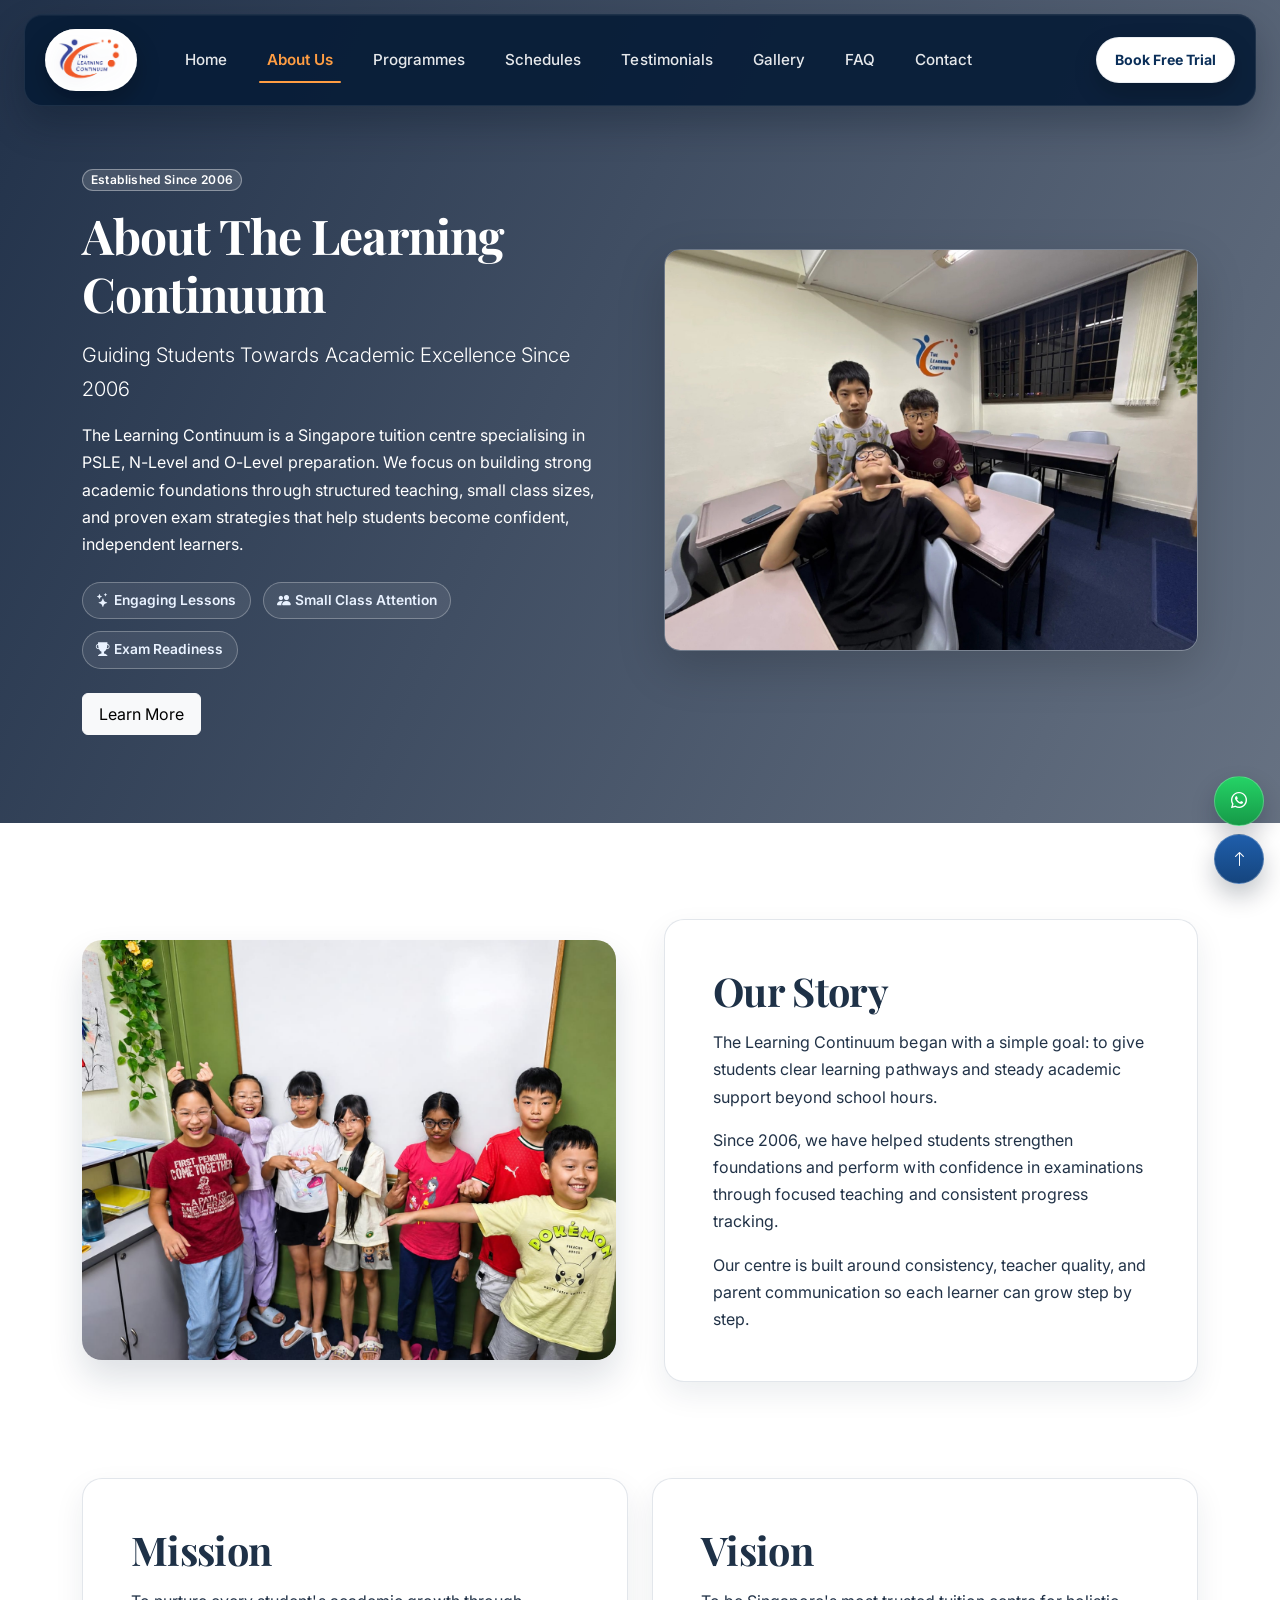
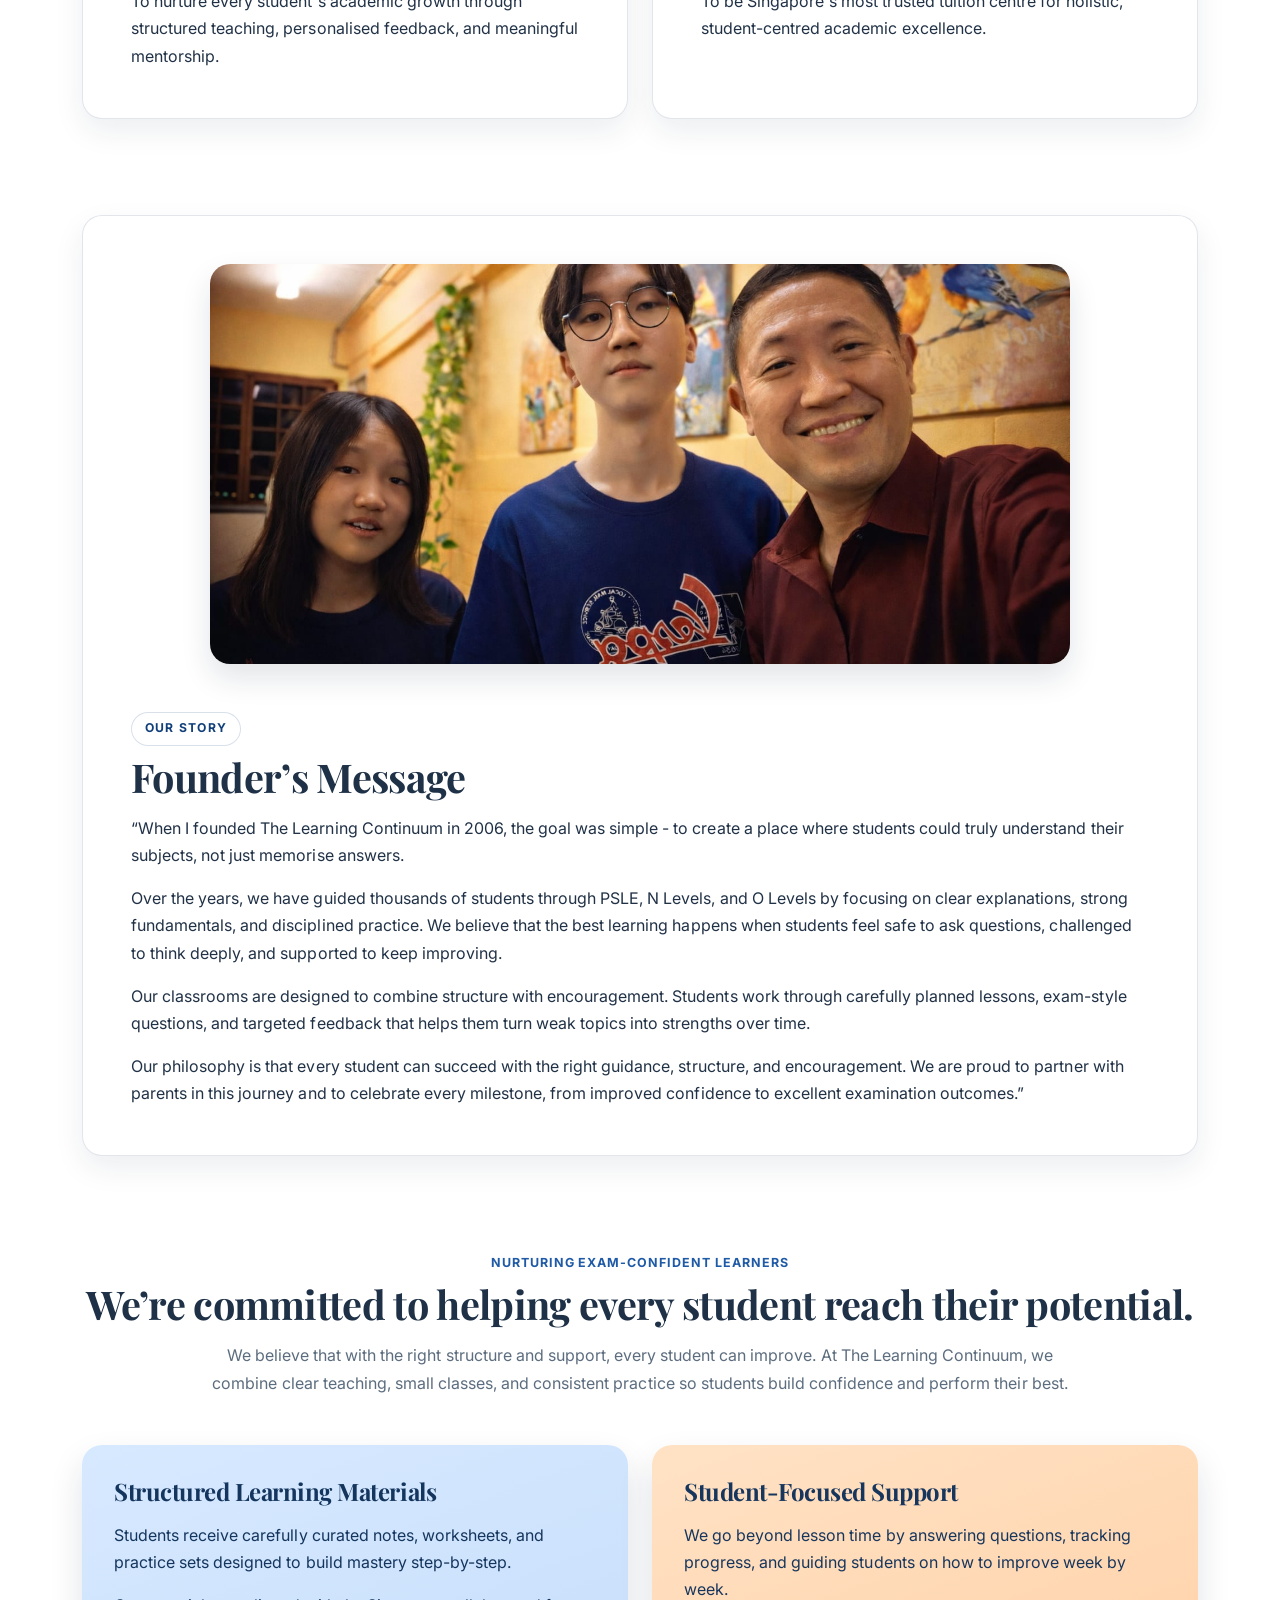
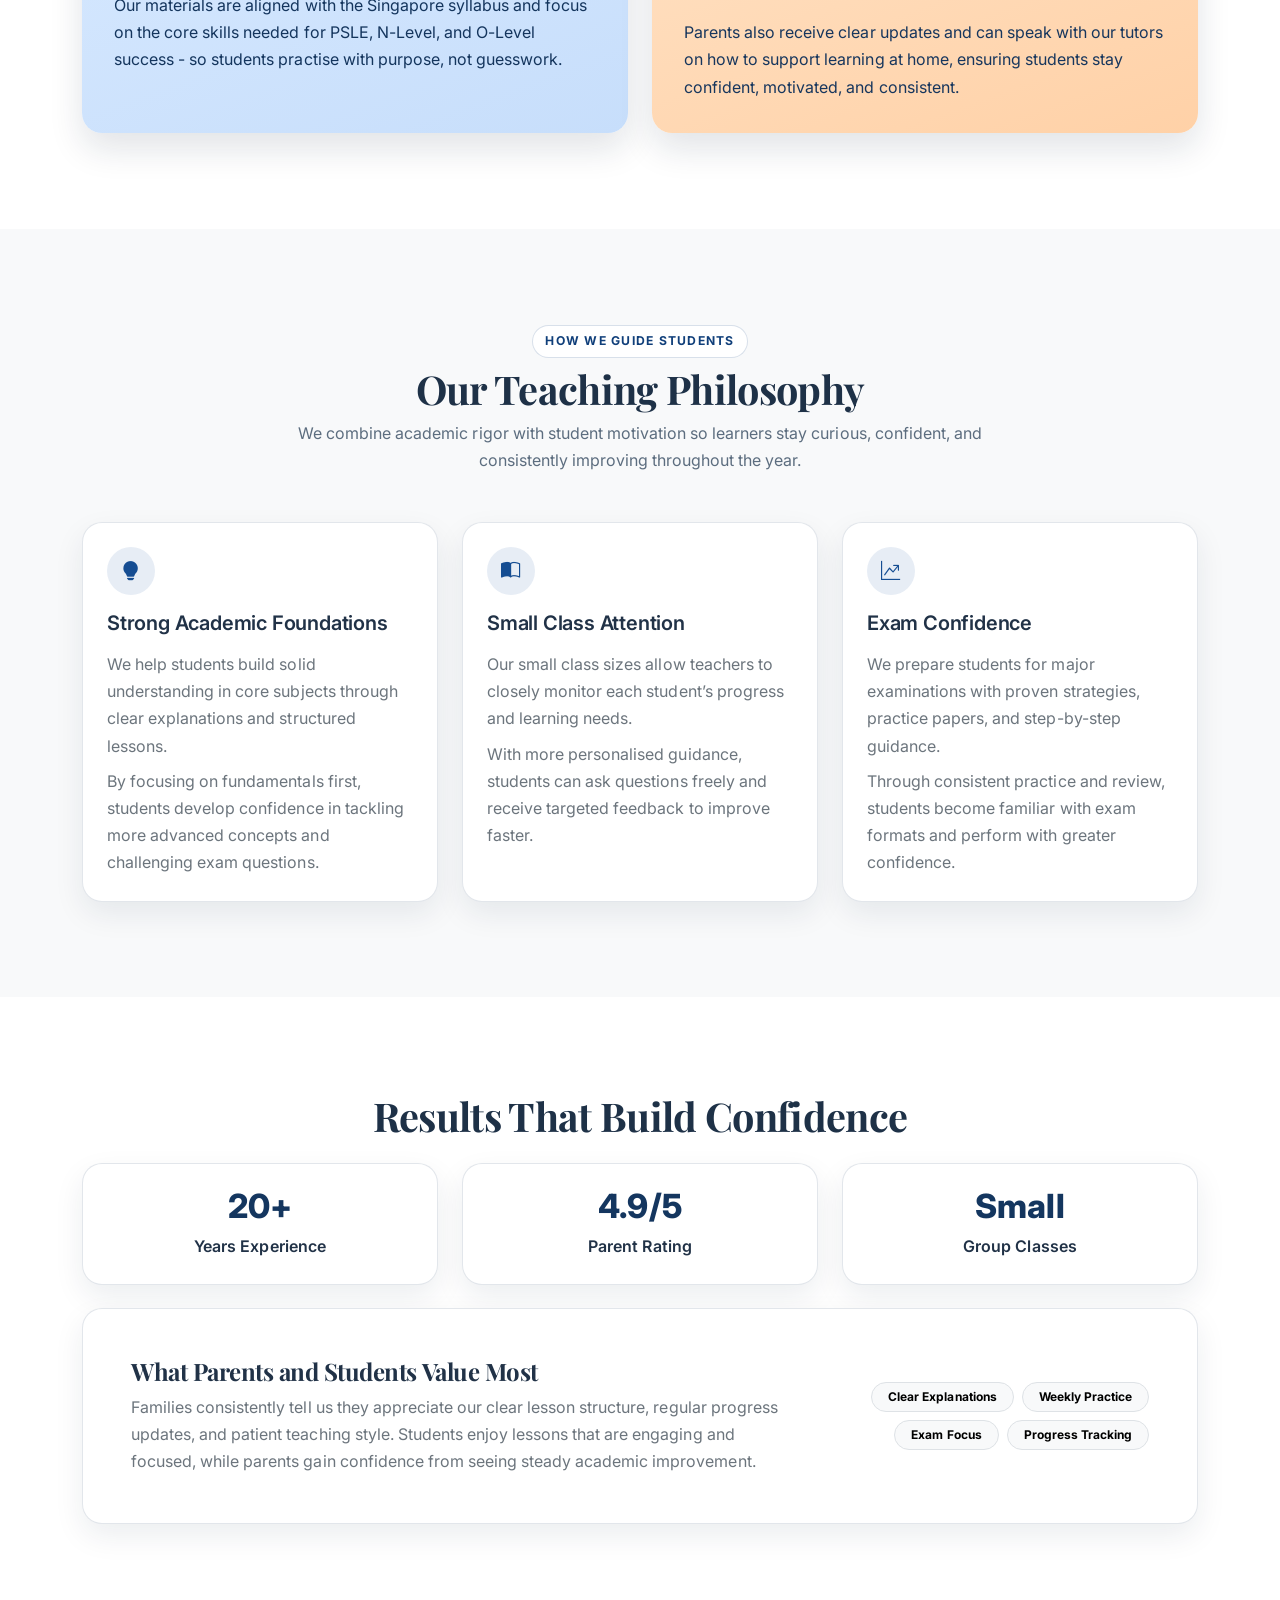
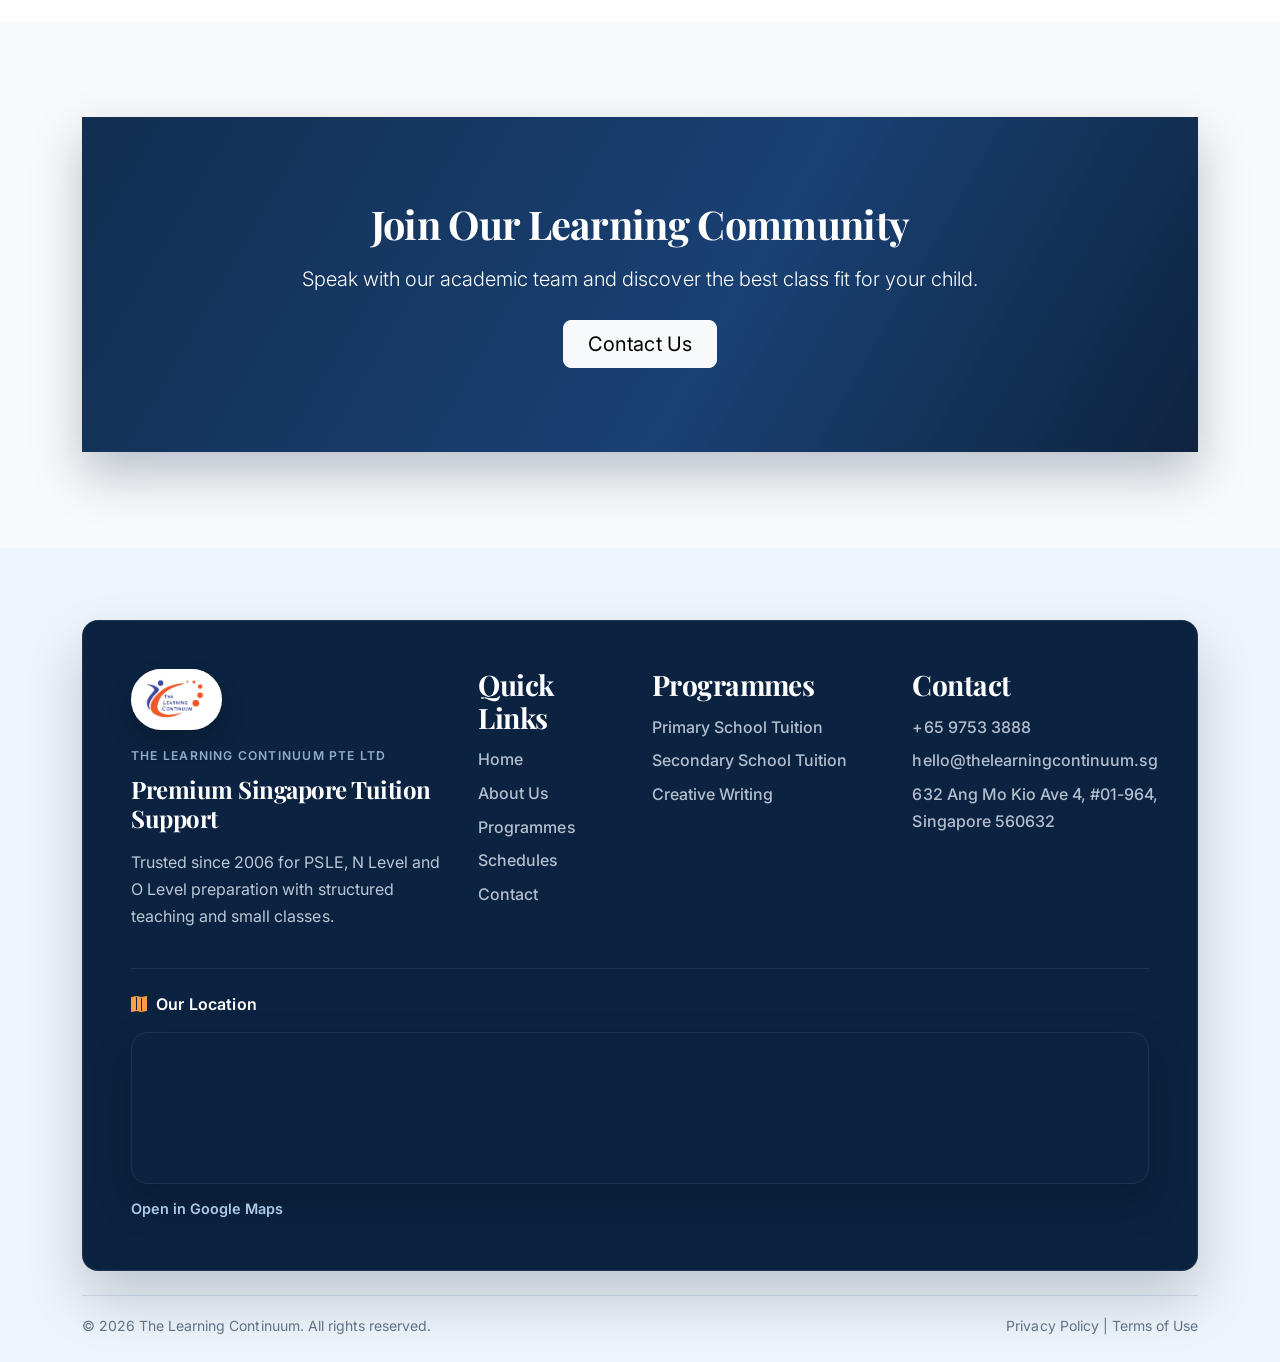
==== about.html @ c8f99f5a "Implement client feedback across website" ====
<!doctype html>
<html lang="en">
  <head>
    <meta charset="utf-8" />
    <meta name="viewport" content="width=device-width, initial-scale=1" />
    <meta
      name="description"
      content="About The Learning Continuum - A trusted Singapore tuition centre guiding students towards academic excellence since 2006."
    />
    <title>About Us | The Learning Continuum</title>

    <link rel="preconnect" href="https://fonts.googleapis.com" />
    <link rel="preconnect" href="https://fonts.gstatic.com" crossorigin />
    <link
      href="https://fonts.googleapis.com/css2?family=Inter:wght@400;500;600;700;800&family=Playfair+Display:wght@600;700&display=swap"
      rel="stylesheet"
    />
    <link
      href="https://cdn.jsdelivr.net/npm/bootstrap@5.3.3/dist/css/bootstrap.min.css"
      rel="stylesheet"
      integrity="sha384-QWTKZyjpPEjISv5WaRU9OFeRpok6YctnYmDr5pNlyT2bRjXh0JMhjY6hW+ALEwIH"
      crossorigin="anonymous"
    />
    <link
      rel="stylesheet"
      href="https://cdn.jsdelivr.net/npm/bootstrap-icons@1.11.3/font/bootstrap-icons.min.css"
    />
    <link rel="stylesheet" href="assets/css/styles.css" />
    <link rel="stylesheet" href="assets/css/home.css" />

    <style>
      html {
        scroll-behavior: smooth;
      }

      .about-hero {
        position: relative;
        padding-top: calc(var(--tlc-nav-height) + 2.8rem);
        padding-bottom: 5.5rem;
        overflow: hidden;
      }

      .about-hero::before {
        content: "";
        position: absolute;
        inset: 0;
        background:
          linear-gradient(115deg, rgba(9, 27, 54, 0.9), rgba(9, 27, 54, 0.62)),
          url("https://cashmoneysid.sirv.com/Images/the-learning-continuum/img01.jpg")
            center/cover no-repeat;
        z-index: 0;
      }

      .about-hero .container {
        position: relative;
        z-index: 1;
      }

      .about-hero .hero-badge {
        color: #ffffff;
        background: rgba(255, 255, 255, 0.14);
        border-color: rgba(255, 255, 255, 0.36);
      }

      .about-hero-image {
        width: 100%;
        min-height: 360px;
        border-radius: 1.25rem;
        border: 1px solid rgba(255, 255, 255, 0.22);
        box-shadow: 0 22px 46px rgba(7, 17, 38, 0.38);
        object-fit: cover;
      }

      .hero-tagline {
        max-width: 55ch;
      }

      .hero-fun-points {
        display: flex;
        flex-wrap: wrap;
        gap: 0.75rem;
      }

      .hero-fun-pill {
        padding: 0.38rem 0.82rem;
        border: 1px solid rgba(255, 255, 255, 0.28);
        border-radius: 999px;
        background: rgba(255, 255, 255, 0.08);
        color: #e9f2ff;
        font-size: 0.86rem;
        font-weight: 600;
      }

      .about-section-card,
      .about-story-card,
      .pillar-card,
      .team-card,
      .stat-card,
      .student-journey-card {
        border-radius: 1.25rem;
        border: 1px solid rgba(20, 53, 95, 0.12);
        box-shadow: 0 12px 30px rgba(15, 33, 61, 0.08);
        background: #fff;
        transition:
          transform 0.3s ease,
          box-shadow 0.3s ease,
          border-color 0.3s ease;
        will-change: transform;
      }

      .about-story-image {
        width: 100%;
        min-height: 420px;
        border-radius: 1.25rem;
        object-fit: cover;
        box-shadow: 0 18px 35px rgba(15, 33, 61, 0.14);
      }

      .pillar-card:hover,
      .pillar-card:focus-within,
      .pillar-card:focus-visible {
        transform: translateY(-8px) scale(1.012);
        border-color: rgba(21, 86, 164, 0.24);
        box-shadow:
          inset 0 4px 0 rgba(32, 94, 177, 0.92),
          0 24px 42px rgba(11, 47, 89, 0.16);
      }

      .mv-card:hover,
      .mv-card:focus-within,
      .mv-card:focus-visible {
        transform: translateY(-6px);
        border-color: rgba(21, 86, 164, 0.24);
        box-shadow:
          inset 0 4px 0 rgba(32, 94, 177, 0.85),
          0 22px 38px rgba(11, 47, 89, 0.15);
      }

      .founder-portrait {
        width: 100%;
        min-height: 440px;
        border-radius: 1.25rem;
        object-fit: cover;
        box-shadow: 0 18px 35px rgba(15, 33, 61, 0.14);
      }

      .founder-landscape {
        display: block;
        width: 100%;
        max-width: 860px;
        height: clamp(260px, 32vw, 400px);
        margin-left: auto;
        margin-right: auto;
        margin-bottom: clamp(2rem, 4vw, 3rem);
        border-radius: 1.25rem;
        object-fit: cover;
        object-position: center;
        box-shadow: 0 14px 30px rgba(15, 33, 61, 0.12);
      }

      .pillar-icon {
        width: 3rem;
        height: 3rem;
        border-radius: 50%;
        display: inline-flex;
        align-items: center;
        justify-content: center;
        font-size: 1.2rem;
        background: rgba(21, 83, 158, 0.1);
        color: #154d92;
      }

      .stat-value {
        font-size: clamp(1.65rem, 2.6vw, 2.3rem);
        font-weight: 800;
        line-height: 1.1;
        color: #14365f;
      }

      .team-highlight {
        border-left: 4px solid #2f74c7;
        background: #f5f9ff;
        color: #314862;
      }

      .community-card {
        position: relative;
        overflow: hidden;
        border-radius: 0;
        background:
          linear-gradient(120deg, rgba(8, 37, 74, 0.96) 0%, rgba(16, 57, 110, 0.96) 58%, rgba(9, 31, 59, 0.98) 100%),
          radial-gradient(70% 100% at 0% 100%, rgba(255, 255, 255, 0.12), rgba(255, 255, 255, 0));
        color: #fff;
        box-shadow: 0 22px 46px rgba(12, 34, 66, 0.26);
        padding: clamp(3.25rem, 7vw, 5.25rem) clamp(1.25rem, 4vw, 3rem);
        text-align: center;
      }

      .community-card h2,
      .community-card p {
        color: #fff;
      }

      .community-card h2 {
        font-size: clamp(2rem, 4vw, 3.25rem);
        max-width: 780px;
        margin-left: auto;
        margin-right: auto;
      }

      .community-card p {
        max-width: 720px;
        margin-left: auto;
        margin-right: auto;
      }

      .nurture-section-label {
        letter-spacing: 0.08em;
        font-size: 0.78rem;
        font-weight: 700;
        text-transform: uppercase;
        color: #1f5aa6;
      }

      .nurture-intro {
        max-width: 860px;
      }

      .nurture-card {
        border-radius: 1.25rem;
        padding: 2rem;
        min-height: 100%;
        box-shadow: 0 16px 34px rgba(15, 33, 61, 0.12);
        transition:
          transform 0.32s ease,
          box-shadow 0.32s ease,
          opacity 0.55s ease;
      }

      .nurture-card--blue {
        background: linear-gradient(160deg, #d7e9ff 0%, #c7defb 100%);
        color: #14355d;
      }

      .nurture-card--orange {
        background: linear-gradient(160deg, #ffe2c5 0%, #ffd1a7 100%);
        color: #17365d;
      }

      .reveal-panel {
        opacity: 0;
      }

      .reveal-panel.from-left {
        transform: translateX(-42px);
      }

      .reveal-panel.from-right {
        transform: translateX(42px);
      }

      .reveal-panel.show {
        opacity: 1;
        transform: translateX(0);
      }

      @media (prefers-reduced-motion: reduce) {
        .reveal-panel,
        .reveal-panel.from-left,
        .reveal-panel.from-right {
          opacity: 1;
          transform: none;
          transition: none;
        }

        .nurture-card {
          transition: none;
        }

        .pillar-card:hover,
        .pillar-card:focus-visible,
        .pillar-card:focus-within {
          transform: none;
        }
      }

      @media (max-width: 991.98px) {
        .about-hero {
          padding-top: calc(var(--tlc-nav-height) + 2.3rem);
          padding-bottom: 4.2rem;
        }
      }
    </style>
  </head>
  <body>
    <div class="scroll-progress" aria-hidden="true"></div>
    <site-navbar></site-navbar>

    <!-- HERO -->
    <header class="about-hero nav-overlap-section">
      <div class="container">
        <div class="row g-4 g-lg-5 align-items-center">
          <div class="col-lg-6 text-white">
            <span class="badge hero-badge rounded-pill mb-3"
              >Established Since 2006</span
            >
            <h1 class="display-5 fw-bold mb-3 text-white">
              About The Learning Continuum
            </h1>
            <p class="lead mb-3">
              Guiding Students Towards Academic Excellence Since 2006
            </p>
            <p class="mb-4 hero-tagline">
              The Learning Continuum is a Singapore tuition centre specialising
              in PSLE, N-Level and O-Level preparation. We focus on building
              strong academic foundations through structured teaching, small
              class sizes, and proven exam strategies that help students become
              confident, independent learners.
            </p>
            <div class="hero-fun-points mb-4">
              <span class="hero-fun-pill"
                ><i class="bi bi-stars me-1"></i>Engaging Lessons</span
              >
              <span class="hero-fun-pill"
                ><i class="bi bi-people-fill me-1"></i>Small Class
                Attention</span
              >
              <span class="hero-fun-pill"
                ><i class="bi bi-trophy-fill me-1"></i>Exam Readiness</span
              >
            </div>
            <div>
              <a class="btn btn-light px-3 py-2" href="#our-story"
                >Learn More</a
              >
            </div>
          </div>
          <div class="col-lg-6 text-center">
            <img
              src="assets/images/students-class.jpeg"
              alt="Students at The Learning Continuum"
              class="img-fluid rounded-4 shadow-lg about-hero-image"
            />
          </div>
        </div>
      </div>
    </header>

    <!-- OUR STORY -->
    <section id="our-story" class="section-space">
      <div class="container">
        <div class="row g-4 g-lg-5 align-items-center">
          <div class="col-lg-6">
            <img
              src="assets/images/3.jpeg"
              alt="Students studying together in a learning space"
              class="about-story-image"
            />
          </div>
          <div class="col-lg-6">
            <article class="about-story-card p-4 p-lg-5 h-100">
              <h2 class="fw-bold mb-3">Our Story</h2>
              <p class="mb-3">
                The Learning Continuum began with a simple goal: to give
                students clear learning pathways and steady academic support
                beyond school hours.
              </p>
              <p class="mb-3">
                Since 2006, we have helped students strengthen foundations and
                perform with confidence in examinations through focused teaching
                and consistent progress tracking.
              </p>
              <p class="mb-0">
                Our centre is built around consistency, teacher quality, and
                parent communication so each learner can grow step by step.
              </p>
            </article>
          </div>
        </div>
      </div>
    </section>

    <!-- MISSION & VISION -->
    <section class="section-space pt-0">
      <div class="container">
        <div class="row g-4">
          <div class="col-lg-6">
            <article class="about-story-card mv-card p-4 p-lg-5 h-100">
              <h2 class="fw-bold mb-3">Mission</h2>
              <p class="mb-0">
                To nurture every student's academic growth through structured
                teaching, personalised feedback, and meaningful mentorship.
              </p>
            </article>
          </div>
          <div class="col-lg-6">
            <article class="about-story-card mv-card p-4 p-lg-5 h-100">
              <h2 class="fw-bold mb-3">Vision</h2>
              <p class="mb-0">
                To be Singapore's most trusted tuition centre for holistic,
                student-centred academic excellence.
              </p>
            </article>
          </div>
        </div>
      </div>
    </section>

    <!-- FOUNDER MESSAGE -->
    <section id="founders-message" class="section-space pt-0">
      <div class="container">
        <article class="about-section-card p-4 p-lg-5">
          <img
            src="assets/images/1.jpeg"
            alt="Founder of The Learning Continuum"
            class="founder-landscape"
          />
              <p class="programmes-kicker mb-2">Our Story</p>
              <h2 class="fw-bold mb-3">Founder’s Message</h2>
              <p class="mb-3">
                “When I founded The Learning Continuum in 2006, the goal was
                simple - to create a place where students could truly understand
                their subjects, not just memorise answers.
              </p>
              <p class="mb-3">
                Over the years, we have guided thousands of students through
                PSLE, N Levels, and O Levels by focusing on clear explanations,
                strong fundamentals, and disciplined practice. We believe that
                the best learning happens when students feel safe to ask
                questions, challenged to think deeply, and supported to keep
                improving.
              </p>
              <p class="mb-3">
                Our classrooms are designed to combine structure with
                encouragement. Students work through carefully planned lessons,
                exam-style questions, and targeted feedback that helps them turn
                weak topics into strengths over time.
              </p>
              <p class="mb-0">
                Our philosophy is that every student can succeed with the right
                guidance, structure, and encouragement. We are proud to partner
                with parents in this journey and to celebrate every milestone,
                from improved confidence to excellent examination outcomes.”
              </p>
        </article>
      </div>
    </section>

    <!-- NURTURING LEARNERS -->
    <section class="section-space pt-0">
      <div class="container">
        <div class="text-center mb-5">
          <p class="nurture-section-label mb-2">
            NURTURING EXAM-CONFIDENT LEARNERS
          </p>
          <h2 class="fw-bold mb-3">
            We’re committed to helping every student reach their potential.
          </h2>
          <p class="programmes-subtitle nurture-intro mx-auto mb-0">
            We believe that with the right structure and support, every student
            can improve. At The Learning Continuum, we combine clear teaching,
            small classes, and consistent practice so students build confidence
            and perform their best.
          </p>
        </div>

        <div class="row g-4">
          <div class="col-lg-6">
            <article
              class="nurture-card nurture-card--blue reveal-panel from-left"
            >
              <h3 class="h4 fw-bold mb-3">Structured Learning Materials</h3>
              <p class="mb-3">
                Students receive carefully curated notes, worksheets, and
                practice sets designed to build mastery step-by-step.
              </p>
              <p class="mb-0">
                Our materials are aligned with the Singapore syllabus and focus
                on the core skills needed for PSLE, N-Level, and O-Level success
                - so students practise with purpose, not guesswork.
              </p>
            </article>
          </div>
          <div class="col-lg-6">
            <article
              class="nurture-card nurture-card--orange reveal-panel from-right"
            >
              <h3 class="h4 fw-bold mb-3">Student-Focused Support</h3>
              <p class="mb-3">
                We go beyond lesson time by answering questions, tracking
                progress, and guiding students on how to improve week by week.
              </p>
              <p class="mb-0">
                Parents also receive clear updates and can speak with our tutors
                on how to support learning at home, ensuring students stay
                confident, motivated, and consistent.
              </p>
            </article>
          </div>
        </div>
      </div>
    </section>

    <!-- LEARNING PILLARS -->
    <section id="teaching-philosophy" class="section-space bg-light">
      <div class="container">
        <div class="text-center mb-5">
          <p class="programmes-kicker mb-2">How We Guide Students</p>
          <h2 class="fw-bold mb-2">Our Teaching Philosophy</h2>
          <p class="programmes-subtitle mb-0 mx-auto" style="max-width: 720px">
            We combine academic rigor with student motivation so learners stay
            curious, confident, and consistently improving throughout the year.
          </p>
        </div>
        <div class="row g-4">
          <div class="col-md-6 col-lg-4">
            <article class="pillar-card h-100 p-4">
              <div class="pillar-icon mb-3">
                <i class="bi bi-lightbulb-fill"></i>
              </div>
              <h3 class="h5 fw-semibold mb-3">Strong Academic Foundations</h3>
              <p class="mb-2 text-secondary">
                We help students build solid understanding in core subjects
                through clear explanations and structured lessons.
              </p>
              <p class="mb-0 text-secondary">
                By focusing on fundamentals first, students develop confidence
                in tackling more advanced concepts and challenging exam
                questions.
              </p>
            </article>
          </div>
          <div class="col-md-6 col-lg-4">
            <article class="pillar-card h-100 p-4">
              <div class="pillar-icon mb-3">
                <i class="bi bi-book-half"></i>
              </div>
              <h3 class="h5 fw-semibold mb-3">Small Class Attention</h3>
              <p class="mb-2 text-secondary">
                Our small class sizes allow teachers to closely monitor each
                student’s progress and learning needs.
              </p>
              <p class="mb-0 text-secondary">
                With more personalised guidance, students can ask questions
                freely and receive targeted feedback to improve faster.
              </p>
            </article>
          </div>
          <div class="col-md-6 col-lg-4">
            <article class="pillar-card h-100 p-4">
              <div class="pillar-icon mb-3">
                <i class="bi bi-graph-up-arrow"></i>
              </div>
              <h3 class="h5 fw-semibold mb-3">Exam Confidence</h3>
              <p class="mb-2 text-secondary">
                We prepare students for major examinations with proven
                strategies, practice papers, and step-by-step guidance.
              </p>
              <p class="mb-0 text-secondary">
                Through consistent practice and review, students become familiar
                with exam formats and perform with greater confidence.
              </p>
            </article>
          </div>
        </div>
      </div>
    </section>

    <!-- STATISTICS -->
    <section class="section-space">
      <div class="container">
        <div class="text-center mb-4">
          <h2 class="fw-bold mb-2">Results That Build Confidence</h2>
        </div>
        <div class="row g-3 g-lg-4 justify-content-center">
          <div class="col-6 col-lg-4">
            <article class="stat-card h-100 text-center p-4">
              <p class="stat-value mb-2">
                <span class="js-stat-counter" data-target="20" data-suffix="+"
                  >0</span
                >
              </p>
              <p class="mb-0 fw-semibold">Years Experience</p>
            </article>
          </div>
          <div class="col-6 col-lg-4">
            <article class="stat-card h-100 text-center p-4">
              <p class="stat-value mb-2">
                <span
                  class="js-stat-counter"
                  data-target="50"
                  data-scale="10"
                  data-decimals="1"
                  >0</span
                >/5
              </p>
              <p class="mb-0 fw-semibold">Parent Rating</p>
            </article>
          </div>
          <div class="col-6 col-lg-4">
            <article class="stat-card h-100 text-center p-4">
              <p class="stat-value mb-2">Small</p>
              <p class="mb-0 fw-semibold">Group Classes</p>
            </article>
          </div>
        </div>

        <div class="student-journey-card p-4 p-lg-5 mt-4">
          <div class="row g-4 align-items-center">
            <div class="col-lg-8">
              <h3 class="h4 fw-bold mb-2">
                What Parents and Students Value Most
              </h3>
              <p class="mb-0 text-secondary">
                Families consistently tell us they appreciate our clear lesson
                structure, regular progress updates, and patient teaching style.
                Students enjoy lessons that are engaging and focused, while
                parents gain confidence from seeing steady academic improvement.
              </p>
            </div>
            <div class="col-lg-4">
              <div class="d-flex flex-wrap gap-2 justify-content-lg-end">
                <span class="badge rounded-pill text-bg-light border px-3 py-2"
                  >Clear Explanations</span
                >
                <span class="badge rounded-pill text-bg-light border px-3 py-2"
                  >Weekly Practice</span
                >
                <span class="badge rounded-pill text-bg-light border px-3 py-2"
                  >Exam Focus</span
                >
                <span class="badge rounded-pill text-bg-light border px-3 py-2"
                  >Progress Tracking</span
                >
              </div>
            </div>
          </div>
        </div>
      </div>
    </section>

    <!-- COMMUNITY CTA -->
    <section class="section-space bg-light px-3">
      <div class="container">
        <div class="row justify-content-center">
          <div class="col-12">
            <article class="community-card">
              <h2 class="fw-bold mb-3">Join Our Learning Community</h2>
              <p class="lead mb-4">
                Speak with our academic team and discover the best class fit for
                your child.
              </p>
              <div class="d-flex justify-content-center">
                <a
                  class="btn btn-light btn-lg px-4 btn-micro"
                  href="contact.html"
                  >Contact Us</a
                >
              </div>
            </article>
          </div>
        </div>
      </div>
    </section>

    <!-- FOOTER -->
    <footer id="contact" class="footer-section pt-5 pb-4 site-footer-extended">
      <div class="container">
        <div class="footer-contact-shell rounded-4 p-4 p-lg-5">
          <div class="row g-4">
            <div class="col-lg-4">
              <div class="footer-brand-lockup mb-3">
                <span class="footer-brand-badge">
                  <img
                    class="footer-brand-logo"
                    src="tlc_logo.png"
                    alt="The Learning Continuum"
                    width="582"
                    height="429"
                  />
                </span>
              </div>
              <p class="footer-kicker mb-2">The Learning Continuum Pte Ltd</p>
              <h2 class="h4 fw-bold mb-3">Premium Singapore Tuition Support</h2>
              <p class="footer-lead mb-3">
                Trusted since 2006 for PSLE, N Level and O Level preparation
                with structured teaching and small classes.
              </p>
            </div>
            <div class="col-6 col-lg-2">
              <h3 class="footer-grid-title">Quick Links</h3>
              <ul class="footer-link-list">
                <li><a href="index.html">Home</a></li>
                <li><a href="about.html">About Us</a></li>
                <li><a href="programmes.html">Programmes</a></li>
                <li><a href="schedule.html">Schedules</a></li>
                <li><a href="contact.html">Contact</a></li>
              </ul>
            </div>
            <div class="col-6 col-lg-3">
              <h3 class="footer-grid-title">Programmes</h3>
              <ul class="footer-link-list">
                <li><a href="programmes.html">Primary School Tuition</a></li>
                <li><a href="programmes.html">Secondary School Tuition</a></li>
                <li><a href="programmes.html">Creative Writing</a></li>
              </ul>
            </div>
            <div class="col-lg-3">
              <h3 class="footer-grid-title">Contact</h3>
              <ul class="footer-link-list">
                <li><a href="tel:+6597533888">+65 9753 3888</a></li>
                <li>
                  <a href="mailto:hello@thelearningcontinuum.sg"
                    >hello@thelearningcontinuum.sg</a
                  >
                </li>
                <li>
                  <a
                    href="https://maps.google.com/?q=632+Ang+Mo+Kio+Ave+4,+%2301-964,+Singapore+560632"
                    target="_blank"
                    rel="noopener noreferrer"
                    >632 Ang Mo Kio Ave 4, #01-964, Singapore 560632</a
                  >
                </li>
              </ul>
            </div>
          </div>
          <div class="row mt-3">
            <div class="col-12">
              <div class="footer-map-shell">
                <div class="footer-map-label">
                  <i class="bi bi-map-fill" aria-hidden="true"></i>
                  <span>Our Location</span>
                </div>
                <iframe
                  class="footer-map rounded-4"
                  title="The Learning Continuum location map"
                  src="https://www.google.com/maps?q=632+Ang+Mo+Kio+Ave+4,+%2301-964,+Singapore+560632&z=17&output=embed"
                  loading="lazy"
                  referrerpolicy="no-referrer-when-downgrade"
                  allowfullscreen
                >
                </iframe>
                <a
                  class="footer-map-link"
                  href="https://maps.google.com/?q=632+Ang+Mo+Kio+Ave+4,+%2301-964,+Singapore+560632"
                  target="_blank"
                  rel="noopener noreferrer"
                  >Open in Google Maps</a
                >
              </div>
            </div>
          </div>
        </div>
        <div
          class="footer-bottom d-flex flex-column flex-md-row justify-content-between gap-2 small text-secondary mt-4"
        >
          <p class="mb-0">
            &copy; <span class="js-current-year">2026</span> The Learning
            Continuum. All rights reserved.
          </p>
          <p class="mb-0">Privacy Policy | Terms of Use</p>
        </div>
      </div>
    </footer>

    <script
      src="https://cdn.jsdelivr.net/npm/bootstrap@5.3.3/dist/js/bootstrap.bundle.min.js"
      integrity="sha384-YvpcrYf0tY3lHB60NNkmXc5s9fDVZLESaAA55NDzOxhy9GkcIdslK1eN7N6jIeHz"
      crossorigin="anonymous"
    ></script>
    <script src="https://scripts.sirv.com/sirvjs/v3/sirv.js"></script>
    <script src="assets/js/navbar.js"></script>
    <script src="assets/js/home.js"></script>
    <script src="assets/js/site.js"></script>
    <script>
      (function () {
        const panels = document.querySelectorAll(".reveal-panel");
        if (!panels.length) return;

        const reduceMotion = window.matchMedia(
          "(prefers-reduced-motion: reduce)",
        ).matches;

        if (reduceMotion || !("IntersectionObserver" in window)) {
          panels.forEach((panel) => panel.classList.add("show"));
          return;
        }

        const observer = new IntersectionObserver(
          (entries, obs) => {
            entries.forEach((entry) => {
              if (entry.isIntersecting) {
                entry.target.classList.add("show");
                obs.unobserve(entry.target);
              }
            });
          },
          {
            threshold: 0.2,
            rootMargin: "0px 0px -10% 0px",
          },
        );

        panels.forEach((panel) => observer.observe(panel));
      })();
    </script>
  </body>
</html>
---- assets/css/styles.css ----
:root {
  --tlc-blue: #103f7a;
  --tlc-blue-dark: #0b2f59;
  --tlc-red: #b3262d;
  --tlc-text: #213247;
  --tlc-muted: #5d6b7a;
  --tlc-surface: #f4f7fb;
  --tlc-font-sans: "Inter", "Segoe UI", Tahoma, Geneva, Verdana, sans-serif;
  --tlc-font-serif: "Playfair Display", Georgia, "Times New Roman", serif;
}

body {
  font-family: var(--tlc-font-sans);
  color: var(--tlc-text);
  background-color: #ffffff;
  line-height: 1.68;
}

.section-space {
  padding-top: 64px;
  padding-bottom: 64px;
}

@media (min-width: 992px) {
  .section-space {
    padding-top: 96px;
    padding-bottom: 96px;
  }
}

.navbar-brand {
  color: var(--tlc-blue-dark);
}

.brand-mark {
  width: 10px;
  height: 10px;
  border-radius: 50%;
  background-color: var(--tlc-red);
}

.nav-link {
  font-family: var(--tlc-font-sans);
  color: var(--tlc-text);
  font-weight: 500;
}

.nav-link:hover,
.nav-link:focus {
  color: var(--tlc-blue);
}

.btn-primary {
  font-family: var(--tlc-font-sans);
  font-weight: 600;
  background-color: var(--tlc-blue);
  border-color: var(--tlc-blue);
}

.btn-primary:hover,
.btn-primary:focus {
  background-color: var(--tlc-blue-dark);
  border-color: var(--tlc-blue-dark);
}

.btn-outline-primary {
  font-family: var(--tlc-font-sans);
  font-weight: 600;
  color: var(--tlc-blue);
  border-color: var(--tlc-blue);
}

.btn-outline-primary:hover,
.btn-outline-primary:focus {
  background-color: var(--tlc-blue);
  border-color: var(--tlc-blue);
}

.hero-section {
  background-color: #0b2f59;
}

.hero-overlay {
  min-height: calc(100vh - 72px);
}

.hero-content {
  min-height: calc(100vh - 72px);
  padding-top: 30px;
  padding-bottom: 30px;
}

.hero-badge {
  background-color: var(--tlc-red);
  color: #ffffff;
  font-weight: 600;
  letter-spacing: 0.2px;
}

.result-image {
  min-height: 320px;
  object-fit: cover;
}

.result-highlight {
  background-color: #eaf1fa;
  border-left: 4px solid var(--tlc-blue);
}

.result-list li {
  position: relative;
  padding-left: 1.6rem;
  margin-bottom: 0.75rem;
}

.result-list li::before {
  content: "";
  position: absolute;
  left: 0.1rem;
  top: 0.52rem;
  width: 0.6rem;
  height: 0.6rem;
  border-radius: 50%;
  border: 1px solid var(--tlc-blue);
}

.programme-card {
  border-top: 4px solid var(--tlc-blue) !important;
}

.programme-link {
  color: var(--tlc-blue);
  text-decoration: none;
  font-weight: 600;
}

.programme-link:hover,
.programme-link:focus {
  color: var(--tlc-blue-dark);
}

.cta-section {
  background-color: var(--tlc-blue);
}

.cta-section .btn-light {
  color: var(--tlc-blue);
  font-weight: 600;
}

.footer-section {
  background-color: #ffffff;
}

.map-placeholder {
  min-height: 220px;
  border: 1px solid #d6dfeb;
  background-color: var(--tlc-surface);
  color: var(--tlc-muted);
  display: grid;
  place-items: center;
  text-align: center;
  padding: 1rem;
}
---- assets/css/home.css ----
.scroll-progress {
  position: fixed;
  top: 0;
  left: 0;
  width: 0;
  height: 3px;
  z-index: 1100;
  background: linear-gradient(90deg, #0b2f59, #2a63a6 65%, #b3262d);
  box-shadow: 0 0 10px rgba(16, 63, 122, 0.35);
}

:root {
  --tlc-nav-height: 96px;
}

html {
  scroll-behavior: smooth;
}

body {
  font-family: var(--tlc-font-sans);
  font-weight: 400;
  letter-spacing: 0.02px;
  line-height: 1.68;
  overflow-x: clip;
}

h1,
h2,
h3,
h4 {
  font-family: var(--tlc-font-serif);
  letter-spacing: -0.02em;
  line-height: 1.16;
  color: #1e3147;
}

.hero-section h1,
.hero-section h2,
.hero-section h3,
.hero-section h4,
.cta-section h1,
.cta-section h2,
.cta-section h3,
.cta-section h4 {
  color: #ffffff;
}

h1,
h2 {
  font-weight: 700;
}

h3,
h4 {
  font-weight: 600;
}

h1 {
  font-size: clamp(2.7rem, 5.6vw, 5.2rem);
  line-height: 1.06;
}

h2:not(.h1):not(.h3):not(.h4):not(.h5):not(.h6) {
  font-size: clamp(1.95rem, 3.1vw, 3rem);
}

h3:not(.h1):not(.h2):not(.h4):not(.h5):not(.h6) {
  font-size: clamp(1.5rem, 2.2vw, 2.1rem);
}

h4:not(.h1):not(.h2):not(.h3):not(.h5):not(.h6) {
  font-size: clamp(1.28rem, 1.6vw, 1.52rem);
}

h5,
h6,
.h5,
.h6 {
  font-family: var(--tlc-font-sans);
  font-weight: 600;
  letter-spacing: -0.01em;
}

p,
li,
small,
label,
input,
textarea,
select,
.lead,
.nav-link,
.btn,
.tlc-nav-cta,
.tlc-brand {
  font-family: var(--tlc-font-sans);
}

p,
li:not(.nav-item) {
  line-height: 1.7;
}

section {
  position: relative;
}

site-navbar {
  display: block;
  height: 0;
}

.tlc-navbar {
  font-family: var(--tlc-font-sans);
  position: fixed;
  top: 0;
  left: 0;
  right: 0;
  z-index: 1080;
  padding-top: 0.875rem;
  padding-bottom: 0.875rem;
  background: transparent;
  animation: nav-enter 0.5s ease both;
  transition: padding 0.25s ease, filter 0.25s ease;
}

.nav-overlap-section {
  position: relative;
  z-index: 1;
  padding-top: var(--tlc-nav-height);
}

.hero-section.nav-overlap-section {
  margin-top: 0;
}

.tlc-navbar.is-scrolled {
  padding-top: 0.75rem;
  padding-bottom: 0.75rem;
  filter: drop-shadow(0 12px 26px rgba(0, 0, 0, 0.18));
}

.tlc-nav-shell {
  display: flex;
  align-items: center;
  gap: 0;
  width: 100%;
  margin: 0;
  position: relative;
  overflow: hidden;
  background: rgba(8, 29, 56, 0.94);
  border: 1px solid rgba(255, 255, 255, 0.08);
  border-radius: 1.15rem;
  padding: 0.78rem 1.25rem;
  backdrop-filter: blur(12px) saturate(135%);
  -webkit-backdrop-filter: blur(12px) saturate(135%);
  box-shadow:
    0 18px 36px rgba(4, 14, 28, 0.28),
    0 1px 0 rgba(255, 255, 255, 0.04) inset;
  transition: box-shadow 0.25s ease, border-color 0.25s ease, transform 0.25s ease;
}

.tlc-navbar.is-scrolled .tlc-nav-shell {
  box-shadow:
    0 22px 42px rgba(4, 14, 28, 0.34),
    0 1px 0 rgba(255, 255, 255, 0.05) inset;
  border-color: rgba(255, 255, 255, 0.12);
  transform: translateY(-1px);
}

.tlc-nav-shell::before {
  content: none;
}

.tlc-brand {
  display: inline-flex;
  align-items: center;
  margin: 0;
  margin-right: 1.75rem;
  padding: 0.1rem 0;
  color: #ffffff;
  text-decoration: none;
  flex-shrink: 0;
  transition: transform 0.2s ease, opacity 0.2s ease;
}

.tlc-brand:hover,
.tlc-brand:focus {
  color: #ffffff;
  transform: translateY(-1px);
}

.tlc-brand-badge {
  display: inline-flex;
  align-items: center;
  justify-content: center;
  min-height: 3.45rem;
  padding: 0.36rem 0.92rem 0.36rem 0.58rem;
  background: #ffffff;
  border-radius: 999px;
  box-shadow:
    0 10px 24px rgba(0, 0, 0, 0.24),
    0 1px 0 rgba(255, 255, 255, 0.7) inset;
}

.tlc-brand-logo {
  display: block;
  width: auto;
  height: 50px;
  filter:
    drop-shadow(0 1px 2px rgba(255, 255, 255, 0.28))
    drop-shadow(0 4px 10px rgba(16, 63, 122, 0.1));
}

.tlc-nav-menu {
  flex: 1 1 auto;
}

.tlc-nav-links {
  width: 100%;
  gap: 0;
}

.tlc-nav-links .nav-link {
  color: rgba(255, 255, 255, 0.9);
  font-size: 0.95rem;
  font-weight: 500;
  border-radius: 0;
  padding: 0.7rem 0;
  margin: 0 0.75rem;
  position: relative;
  transition: color 0.22s ease, transform 0.22s ease;
}

.tlc-nav-links .nav-link::after {
  content: "";
  position: absolute;
  left: 0;
  right: 0;
  bottom: 0.08rem;
  height: 2px;
  border-radius: 999px;
  opacity: 0;
  transform: scaleX(0.35);
  transform-origin: center;
  background: #ff9d43;
  transition: transform 0.22s ease, opacity 0.22s ease;
}

.tlc-nav-links .nav-link:hover,
.tlc-nav-links .nav-link:focus {
  color: #ffffff;
}

.tlc-nav-links .nav-link:hover::after,
.tlc-nav-links .nav-link:focus::after,
.tlc-nav-links .nav-link.is-active::after,
.tlc-nav-links .nav-link.active::after {
  opacity: 1;
  transform: scaleX(1);
}

.tlc-nav-links .nav-link.is-active,
.tlc-nav-links .nav-link.active {
  color: #ff9d43;
  font-weight: 600;
}

.tlc-nav-cta {
  display: inline-flex;
  align-items: center;
  justify-content: center;
  text-decoration: none;
  color: #0b2f59;
  background: #ffffff;
  border: 1px solid rgba(11, 47, 89, 0.08);
  border-radius: 999px;
  padding: 0.625rem 1.125rem;
  font-size: 0.88rem;
  font-weight: 700;
  white-space: nowrap;
  box-shadow: 0 10px 24px rgba(0, 0, 0, 0.2);
  transition: transform 0.22s ease, box-shadow 0.22s ease, filter 0.22s ease;
}

.tlc-nav-cta:hover,
.tlc-nav-cta:focus {
  color: #0b2f59;
  transform: translateY(-1px);
  box-shadow:
    0 0 0 1px rgba(255, 157, 67, 0.22),
    0 16px 32px rgba(0, 0, 0, 0.24);
  background: #ffffff;
}

.tlc-nav-toggle {
  margin-left: auto;
  border: 1px solid rgba(255, 255, 255, 0.16);
  color: #ffffff;
  background: rgba(255, 255, 255, 0.07);
  border-radius: 0.9rem;
  padding: 0.38rem 0.62rem;
  box-shadow: none;
  transition: border-color 0.22s ease, background-color 0.22s ease, transform 0.22s ease;
}

.tlc-nav-toggle i {
  font-size: 1.2rem;
  transition: transform 0.2s ease;
}

.tlc-nav-toggle[aria-expanded="true"] i {
  transform: rotate(90deg);
}

.tlc-nav-toggle:hover,
.tlc-nav-toggle:focus-visible {
  background: rgba(255, 255, 255, 0.12);
  border-color: rgba(255, 153, 67, 0.48);
  transform: translateY(-1px);
}

.tlc-nav-toggle:focus {
  box-shadow: 0 0 0 0.18rem rgba(255, 255, 255, 0.14);
}

@keyframes nav-enter {
  from {
    opacity: 0;
    transform: translateY(-10px);
  }
  to {
    opacity: 1;
    transform: translateY(0);
  }
}

.hero-section {
  --hero-fixed-height: clamp(460px, 48vw, 560px);
  --hero-frame-gap: clamp(16px, 2.4vw, 28px);
  position: relative;
  overflow: visible;
  background: #f2f4f1;
  padding-top: calc(var(--tlc-nav-height) + var(--hero-frame-gap));
  padding-bottom: var(--hero-frame-gap);
}

.hero-section::before {
  content: none;
}

.hero-carousel,
.hero-carousel .carousel-inner,
.hero-carousel .carousel-item,
.hero-slide {
  height: var(--hero-fixed-height);
}

.hero-carousel {
  width: min(calc(100% - 32px), 1180px);
  margin: 0 auto;
  overflow: hidden;
  background: #ffffff;
  border: 8px solid #ffffff;
  box-shadow: 0 12px 30px rgba(27, 44, 64, 0.14);
}

.hero-carousel .carousel-item {
  transition: opacity 1.25s ease-in-out;
}

.hero-slide {
  background-image: var(--hero-bg);
  background-size: cover;
  background-position: var(--hero-pos, center center);
  position: relative;
  transform: none;
  transition: transform 6.8s ease;
}

.hero-carousel .carousel-item.active .hero-slide {
  transform: scale(1.018);
}

.hero-slide::before {
  content: "";
  position: absolute;
  inset: 0;
  background: linear-gradient(90deg, rgba(8, 29, 56, 0.12), rgba(8, 29, 56, 0.02) 54%, rgba(8, 29, 56, 0));
}

.hero-slide::after {
  content: none;
}

.hero-overlay-content {
  position: absolute;
  top: calc(var(--tlc-nav-height) + var(--hero-frame-gap) + 8px);
  left: 50%;
  z-index: 5;
  width: min(calc(100% - 48px), 1148px);
  height: calc(var(--hero-fixed-height) - 16px);
  transform: translateX(-50%);
  pointer-events: none;
}

.hero-overlay-content .container,
.hero-overlay-content .row,
.hero-overlay-content .hero-content {
  height: 100%;
}

.hero-overlay-content .hero-content {
  display: flex;
  align-items: center;
  justify-content: flex-start;
  align-content: center;
  min-height: 100%;
  padding-top: clamp(18px, 3vw, 40px);
  padding-bottom: clamp(18px, 3vw, 40px);
}

.nav-overlap-section.hero-section .hero-overlay-content .hero-content {
  padding-top: clamp(18px, 3vw, 40px);
  padding-bottom: clamp(18px, 3vw, 40px);
}

.hero-glass h1 {
  color: #14243a;
  font-size: clamp(1.65rem, 2.9vw, 2.55rem);
  font-weight: 700;
  letter-spacing: -0.015em;
  line-height: 1.13;
  max-width: 18ch;
  margin-left: 0;
  margin-right: 0;
}

.hero-overlay-content .hero-glass,
.hero-overlay-content .btn {
  pointer-events: auto;
}

.hero-glass {
  position: relative;
  max-width: min(470px, 100%);
  padding: clamp(1.25rem, 2.4vw, 2rem);
  margin-left: clamp(8px, 2.2vw, 28px);
  margin-right: 0;
  color: #263447;
  background: rgba(255, 255, 255, 0.84);
  border: 1px solid rgba(255, 255, 255, 0.82);
  border-radius: 0;
  box-shadow: 0 12px 28px rgba(18, 35, 56, 0.14);
  backdrop-filter: blur(6px);
  -webkit-backdrop-filter: blur(6px);
}

.hero-glass h1,
.hero-glass h2,
.hero-glass .lead {
  text-shadow: none;
}

.hero-glass .lead {
  color: #344356;
  font-family: var(--tlc-font-sans);
  font-size: clamp(0.95rem, 1.15vw, 1.08rem);
  font-weight: 400;
  letter-spacing: 0.002em;
  line-height: 1.55;
  max-width: 44ch;
  margin-left: 0;
  margin-right: 0;
}

.section-space h2 {
  letter-spacing: -0.017em;
  line-height: 1.14;
}

.trust-title,
.programmes-head h2,
.reviews-authority-section h2,
#results h2 {
  max-width: 20ch;
  margin-left: auto;
  margin-right: auto;
}

.hero-badge {
  background: rgba(16, 63, 122, 0.1);
  border: 1px solid rgba(16, 63, 122, 0.16);
  color: var(--tlc-blue-dark);
  letter-spacing: 0.35px;
}

.hero-metrics {
  border-top: 1px solid rgba(16, 63, 122, 0.12);
  padding-top: 0.8rem;
  max-width: 100%;
  margin-left: 0;
  margin-right: 0;
}

.hero-metric-item {
  border-radius: 0;
  padding: 0;
  color: #2a3b50;
  background: transparent;
  border: 0;
  box-shadow: none;
  backdrop-filter: none;
}

.hero-section .btn-primary {
  background: var(--tlc-blue);
  border-color: var(--tlc-blue);
  box-shadow: 0 8px 16px rgba(9, 40, 79, 0.18);
}

.hero-section .btn-outline-light {
  color: var(--tlc-blue);
  border-color: rgba(16, 63, 122, 0.34);
  background: rgba(255, 255, 255, 0.58);
}

.hero-section .btn-outline-light:hover,
.hero-section .btn-outline-light:focus {
  color: #ffffff;
  background: var(--tlc-blue);
  border-color: var(--tlc-blue);
}

.hero-section .btn {
  --bs-btn-padding-y: 0.62rem;
  --bs-btn-padding-x: 1rem;
  --bs-btn-font-size: 0.92rem;
  border-radius: 0.15rem;
}

.hero-carousel .carousel-control-prev,
.hero-carousel .carousel-control-next {
  z-index: 8;
  width: 46px;
  opacity: 0.78;
}

.hero-carousel .carousel-control-prev-icon,
.hero-carousel .carousel-control-next-icon {
  width: 1.45rem;
  height: 1.45rem;
  padding: 1rem;
  background-color: rgba(8, 29, 56, 0.58);
  background-size: 56%;
  border-radius: 999px;
}

.hero-carousel .carousel-indicators {
  z-index: 9;
  bottom: 0.55rem;
  margin-bottom: 0;
}

.hero-carousel .carousel-indicators [data-bs-target] {
  width: 9px;
  height: 9px;
  margin-right: 4px;
  margin-left: 4px;
  background-color: #ffffff;
  border: 1px solid rgba(8, 29, 56, 0.42);
  border-radius: 999px;
  opacity: 0.95;
}

.hero-carousel .carousel-indicators .active {
  background-color: var(--tlc-blue);
  border-color: #ffffff;
}

.hero-metric-number {
  color: var(--tlc-blue-dark);
  font-size: clamp(0.98rem, 1.5vw, 1.18rem);
  font-weight: 700;
  line-height: 1.1;
}

.hero-metric-label {
  color: #5d6b7a;
  font-size: 0.65rem;
  text-transform: uppercase;
  letter-spacing: 0.45px;
  line-height: 1.3;
  opacity: 1;
}

.btn-micro {
  position: relative;
  overflow: hidden;
  transition: transform 0.25s ease, box-shadow 0.25s ease, filter 0.25s ease;
}

.btn-micro::after {
  content: "";
  position: absolute;
  top: 0;
  left: -140%;
  width: 68%;
  height: 100%;
  transform: skewX(-24deg);
  background: linear-gradient(90deg, rgba(255, 255, 255, 0), rgba(255, 255, 255, 0.45), rgba(255, 255, 255, 0));
  transition: left 0.5s ease;
}

.btn-micro:hover {
  transform: translateY(-2px);
  box-shadow: 0 9px 20px rgba(11, 47, 89, 0.22);
  filter: saturate(1.05);
}

.btn-micro:hover::after {
  left: 150%;
}

.elevate-card {
  transition: transform 0.32s ease, box-shadow 0.32s ease, border-color 0.32s ease;
}

.elevate-card:hover {
  transform: translateY(-8px);
  box-shadow: 0 18px 32px rgba(11, 47, 89, 0.12) !important;
}

.tlc-card {
  position: relative;
  overflow: hidden;
  transform: translateZ(0);
  transition: transform 0.3s ease, box-shadow 0.3s ease, border-color 0.3s ease;
  will-change: transform;
}

.tlc-card-softshape::after {
  content: "";
  position: absolute;
  width: 170px;
  height: 170px;
  right: -56px;
  bottom: -92px;
  border-radius: 50%;
  background: radial-gradient(circle at center, rgba(16, 63, 122, 0.1), rgba(16, 63, 122, 0));
  pointer-events: none;
}

.tlc-card:hover,
.tlc-card:focus-visible,
.tlc-card:focus-within {
  transform: translateY(-8px) scale(1.015);
  border-color: rgba(21, 86, 164, 0.26) !important;
  box-shadow:
    inset 0 4px 0 rgba(32, 94, 177, 0.95),
    0 24px 42px rgba(11, 47, 89, 0.17) !important;
}

.tlc-card:focus-visible,
.tlc-card:focus-within {
  outline: 2px solid rgba(32, 94, 177, 0.35);
  outline-offset: 2px;
}

.js-reveal {
  transition: opacity 0.68s cubic-bezier(0.22, 1, 0.36, 1), transform 0.68s cubic-bezier(0.22, 1, 0.36, 1);
}

.trust-premium-section {
  background:
    radial-gradient(120% 120% at 50% 0%, rgba(16, 63, 122, 0.06) 0%, rgba(16, 63, 122, 0.01) 45%, transparent 80%),
    #ffffff;
}

.why-choose-section {
  background:
    radial-gradient(85% 120% at 0% 0%, rgba(16, 63, 122, 0.05), rgba(16, 63, 122, 0)),
    radial-gradient(85% 120% at 100% 100%, rgba(42, 99, 166, 0.06), rgba(42, 99, 166, 0)),
    #f8fbff;
}

.why-choose-section h2 {
  color: #0f2f58;
}

.why-card {
  border-radius: 1rem;
  border: 1px solid rgba(16, 63, 122, 0.1);
  background: #ffffff;
  box-shadow: 0 12px 28px rgba(11, 47, 89, 0.08);
  transition: transform 0.28s ease, box-shadow 0.28s ease, border-color 0.28s ease;
}

.why-card:hover {
  transform: translateY(-6px);
  border-color: rgba(16, 63, 122, 0.2);
  box-shadow: 0 18px 34px rgba(11, 47, 89, 0.12);
}

.why-card p {
  color: #56697e;
}

.why-card-icon {
  width: 3.6rem;
  height: 3.6rem;
  border-radius: 50%;
  display: grid;
  place-items: center;
  margin-bottom: 1rem;
  color: #143f74;
  background: #f2f6fc;
  border: 1px solid rgba(16, 63, 122, 0.12);
  font-size: 1.35rem;
}

.trust-kicker {
  display: inline-block;
  padding: 0.35rem 0.8rem;
  border-radius: 999px;
  border: 1px solid rgba(16, 63, 122, 0.15);
  color: #103f7a;
  font-size: 0.76rem;
  text-transform: uppercase;
  letter-spacing: 1.2px;
  font-weight: 700;
  background-color: #ffffff;
}

.trust-title {
  color: #0b2f59;
  letter-spacing: -0.2px;
}

.trust-premium-card {
  position: relative;
  overflow: hidden;
  border-radius: 1rem;
  padding: 1.75rem 1.25rem 1.4rem;
  border: 1px solid rgba(16, 63, 122, 0.08);
  background-color: #ffffff;
  box-shadow: 0 10px 28px rgba(16, 63, 122, 0.08);
  transition: transform 0.3s ease, box-shadow 0.3s ease, border-color 0.3s ease;
}

.trust-premium-card::before {
  content: "";
  position: absolute;
  inset: 0 0 auto;
  height: 4px;
  background: linear-gradient(90deg, #103f7a, #2a63a6);
  opacity: 0.92;
}

.trust-premium-card::after {
  content: "";
  position: absolute;
  width: 140px;
  height: 140px;
  right: -70px;
  top: -70px;
  border-radius: 50%;
  background: radial-gradient(circle at center, rgba(16, 63, 122, 0.08), rgba(16, 63, 122, 0));
  pointer-events: none;
}

.trust-premium-card.is-visible {
  opacity: 1;
  transform: translateY(0);
}

.trust-premium-card:hover {
  transform: translateY(-5px);
  border-color: rgba(16, 63, 122, 0.22);
  box-shadow: 0 16px 32px rgba(16, 63, 122, 0.13);
}

.trust-premium-icon {
  width: 68px;
  height: 68px;
  margin: 0 auto 1rem;
  border-radius: 50%;
  display: grid;
  place-items: center;
  background: linear-gradient(160deg, #f5f8fd 0%, #edf3fb 100%);
  border: 1px solid rgba(16, 63, 122, 0.09);
  color: #103f7a;
  font-size: 1.45rem;
  box-shadow: inset 0 1px 0 rgba(255, 255, 255, 0.9), 0 6px 14px rgba(16, 63, 122, 0.08);
  animation: iconLift 4.5s ease-in-out infinite;
}

@keyframes iconLift {
  0%,
  100% {
    transform: translateY(0);
  }
  50% {
    transform: translateY(-4px);
  }
}

.trust-card-heading {
  color: #22344a;
  font-size: clamp(1.05rem, 2.2vw, 1.25rem);
}

.trust-support-text {
  color: #5f6d7d;
  font-size: 0.98rem;
  line-height: 1.55;
}

.js-counter {
  font-weight: 700;
  color: #0b2f59;
}

@media (max-width: 575.98px) {
  .trust-premium-card {
    padding: 1.4rem 1.1rem 1.2rem;
  }

  .trust-premium-icon {
    width: 62px;
    height: 62px;
    font-size: 1.3rem;
  }
}

@media (prefers-reduced-motion: reduce) {
  .trust-premium-card {
    opacity: 1;
    transform: none;
    transition: none;
  }
}

.reviews-authority-section {
  background:
    linear-gradient(180deg, #f8fafd 0%, #ffffff 36%);
}

.programmes-section {
  position: relative;
  background:
    radial-gradient(68% 80% at 12% 0%, rgba(16, 63, 122, 0.08), rgba(16, 63, 122, 0)),
    radial-gradient(60% 80% at 100% 100%, rgba(27, 88, 166, 0.09), rgba(27, 88, 166, 0)),
    linear-gradient(180deg, #f8fbff 0%, #f2f6fb 100%);
}

.programmes-head {
  max-width: 760px;
  margin-left: auto;
  margin-right: auto;
}

.programmes-kicker {
  display: inline-block;
  padding: 0.34rem 0.8rem;
  border-radius: 999px;
  border: 1px solid rgba(16, 63, 122, 0.16);
  color: #103f7a;
  font-size: 0.76rem;
  text-transform: uppercase;
  letter-spacing: 1.25px;
  font-weight: 700;
  background: rgba(255, 255, 255, 0.9);
}

.programmes-subtitle {
  color: #5c6d7f;
}

.programmes-grid {
  align-items: stretch;
}

.programmes-section .programme-card {
  --programme-accent: #1f62b4;
  --programme-tint: rgba(31, 98, 180, 0.08);
  position: relative;
  overflow: hidden;
  border-top: 0 !important;
  border: 1px solid rgba(16, 63, 122, 0.14) !important;
  background: linear-gradient(180deg, #ffffff 0%, #fbfdff 100%);
  box-shadow: 0 14px 30px rgba(11, 47, 89, 0.1);
}

.programmes-section .programme-card::before {
  content: "";
  position: absolute;
  inset: 0 0 auto;
  height: 4px;
  background: linear-gradient(90deg, var(--programme-accent), #8dc0ff);
}

.programmes-section .programme-card::after {
  content: "";
  position: absolute;
  width: 170px;
  height: 170px;
  right: -45px;
  bottom: -90px;
  border-radius: 50%;
  background: radial-gradient(circle, var(--programme-tint), rgba(255, 255, 255, 0));
  pointer-events: none;
}

.programmes-section .programme-card .card-body {
  position: relative;
  z-index: 1;
}

.programmes-section .programme-card--psle {
  --programme-accent: #1556a4;
  --programme-tint: rgba(21, 86, 164, 0.12);
}

.programmes-section .programme-card--secondary {
  --programme-accent: #2a63a6;
  --programme-tint: rgba(42, 99, 166, 0.12);
}

.programmes-section .programme-card--foundation {
  --programme-accent: #3c77bc;
  --programme-tint: rgba(60, 119, 188, 0.12);
}

.programme-meta {
  display: flex;
  flex-wrap: wrap;
  gap: 0.5rem;
}

.programme-pill,
.programme-time {
  display: inline-flex;
  align-items: center;
  min-height: 1.9rem;
  padding: 0.15rem 0.62rem;
  border-radius: 999px;
  font-size: 0.75rem;
  font-weight: 700;
}

.programme-pill {
  color: #0b2f59;
  background: #e9f1fb;
  border: 1px solid rgba(16, 63, 122, 0.14);
}

.programme-time {
  color: #4f6277;
  background: #f5f8fc;
  border: 1px solid rgba(16, 63, 122, 0.1);
}

.programmes-section .programme-card h3 {
  color: #1f344c;
}

.programme-list {
  display: grid;
  gap: 0.5rem;
}

.programme-list li {
  position: relative;
  color: #5a6b7e;
  padding-left: 1.35rem;
  font-size: 0.95rem;
}

.programme-list li::before {
  content: "";
  position: absolute;
  width: 0.52rem;
  height: 0.52rem;
  border-radius: 50%;
  left: 0.18rem;
  top: 0.48rem;
  background: var(--programme-accent);
  box-shadow: 0 0 0 4px var(--programme-tint);
}

.programmes-section .programme-card.elevate-card:hover {
  transform: translateY(-10px);
  border-color: rgba(21, 86, 164, 0.28) !important;
  box-shadow: 0 24px 40px rgba(11, 47, 89, 0.16) !important;
}

.programme-link {
  display: inline-flex;
  align-items: center;
  gap: 0.42rem;
  width: fit-content;
  color: #0f4b95;
  text-decoration: none;
  font-weight: 700;
  letter-spacing: 0.01em;
  transition: color 0.2s ease, transform 0.2s ease;
}

.programme-link i {
  transition: transform 0.2s ease;
}

.programme-link:hover,
.programme-link:focus {
  color: #0b2f59;
  transform: translateX(1px);
}

.programme-link:hover i,
.programme-link:focus i {
  transform: translateX(3px);
}

.reviews-kicker {
  color: #b3262d;
  font-size: 0.85rem;
  text-transform: uppercase;
  letter-spacing: 1.6px;
  font-weight: 700;
}

.reviews-subtitle {
  color: #5f6d7d;
  max-width: 760px;
  margin-left: auto;
  margin-right: auto;
}

.reviews-shell {
  border: 1px solid rgba(16, 63, 122, 0.08);
  background-color: #ffffff;
  border-radius: 1.1rem;
  box-shadow: 0 18px 42px rgba(11, 47, 89, 0.08);
  padding: 1rem;
  overflow: clip;
}

.review-source-google {
  display: flex;
  align-items: center;
  justify-content: space-between;
  gap: 0.8rem;
  padding: 0.2rem 0.15rem 0.85rem;
  border-bottom: 1px solid rgba(16, 63, 122, 0.11);
}

.google-source-pill {
  display: inline-flex;
  align-items: center;
  gap: 0.45rem;
  border: 1px solid rgba(16, 63, 122, 0.2);
  background-color: #f1f6fd;
  color: #0b2f59;
  border-radius: 999px;
  font-size: 0.9rem;
  font-weight: 700;
  padding: 0.5rem 0.95rem;
  box-shadow: inset 0 0 0 1px rgba(16, 63, 122, 0.08);
}

.review-source-score {
  color: #0b2f59;
  font-weight: 700;
}

.google-source-note {
  color: #677687;
  font-size: 0.86rem;
}

.overall-rating-panel {
  margin-top: 1rem;
  padding: 1.2rem 0.75rem 1rem;
  border-radius: 0.9rem;
  background: #f8fbff;
  border: 1px solid rgba(16, 63, 122, 0.08);
}

.overall-rating-label {
  color: #1f344d;
  font-size: 1.05rem;
  font-weight: 700;
}

.overall-rating-line {
  display: flex;
  align-items: center;
  justify-content: center;
  flex-wrap: wrap;
  gap: 0.55rem;
}

.overall-rating-score {
  color: #0b2f59;
  font-size: clamp(2rem, 4vw, 2.7rem);
  line-height: 1;
  font-weight: 800;
}

.overall-rating-count {
  font-size: 0.86rem;
  color: #697786;
}

.review-stars {
  display: inline-flex;
  align-items: center;
  gap: 0.2rem;
}

.rating-star {
  width: 1.3rem;
  height: 1.3rem;
  fill: #f4b400;
  filter: drop-shadow(0 1px 0 rgba(11, 47, 89, 0.1));
  transform-origin: center;
  animation: starPulse 3.2s ease-in-out infinite;
}

.review-stars .rating-star:nth-child(2) {
  animation-delay: 0.12s;
}

.review-stars .rating-star:nth-child(3) {
  animation-delay: 0.24s;
}

.review-stars .rating-star:nth-child(4) {
  animation-delay: 0.36s;
}

.review-stars .rating-star:nth-child(5) {
  animation-delay: 0.48s;
}

.review-stars-sm .rating-star {
  width: 1.05rem;
  height: 1.05rem;
}

.google-wordmark {
  margin-top: 0.7rem;
}

@keyframes starPulse {
  0%,
  100% {
    transform: scale(1);
    opacity: 0.95;
  }
  50% {
    transform: scale(1.07);
    opacity: 1;
  }
}

.reviews-carousel-wrapper {
  position: relative;
  margin-top: 1.15rem;
}

.reviews-track {
  display: flex;
  gap: 1rem;
  overflow-x: auto;
  scroll-behavior: auto;
  padding: 0.2rem 0.1rem;
  -ms-overflow-style: none;
  scrollbar-width: none;
}

.reviews-track::-webkit-scrollbar {
  display: none;
}

.review-card {
  flex: 0 0 clamp(260px, 29vw, 328px);
  border-radius: 1rem;
  border: 1px solid rgba(16, 63, 122, 0.08);
  background-color: #ffffff;
  box-shadow: 0 8px 20px rgba(11, 47, 89, 0.08);
  padding: 1.1rem;
  min-height: 280px;
  display: flex;
  flex-direction: column;
  gap: 0.78rem;
  transition: transform 0.26s ease, box-shadow 0.26s ease, border-color 0.26s ease;
}

.review-card.is-visible {
  opacity: 1;
  transform: translateY(0);
}

.review-card:hover {
  transform: translateY(-5px);
  border-color: rgba(16, 63, 122, 0.2);
  box-shadow: 0 15px 32px rgba(11, 47, 89, 0.13);
}

.review-author {
  display: flex;
  align-items: center;
  gap: 0.7rem;
}

.review-avatar {
  width: 40px;
  height: 40px;
  border-radius: 50%;
  display: grid;
  place-items: center;
  background-color: #1a4f91;
  color: #ffffff;
  font-size: 0.82rem;
  font-weight: 700;
}

.review-avatar-alt {
  background-color: #ce7a2a;
}

.review-avatar-gold {
  background-color: #9d7b2b;
}

.review-avatar-blue {
  background-color: #1861aa;
}

.review-time {
  color: #768495;
  font-size: 0.82rem;
}

.review-body {
  margin: 0;
  color: #2d4258;
  line-height: 1.6;
  flex-grow: 1;
}

.review-readmore {
  color: #7a8898;
  font-size: 0.9rem;
}

.review-google-logo {
  width: 70px;
  height: auto;
}

.testimonials-google-section {
  background:
    radial-gradient(70% 90% at 100% 0%, rgba(16, 63, 122, 0.08), rgba(16, 63, 122, 0)),
    #ffffff;
}

.testimonials-google-head {
  display: grid;
  grid-template-columns: minmax(0, 1fr) auto;
  gap: 1.5rem;
  align-items: end;
  margin-bottom: clamp(1.75rem, 4vw, 3rem);
}

.testimonials-google-head h2 {
  max-width: 20ch;
}

.testimonials-google-rating {
  display: inline-flex;
  align-items: center;
  gap: 0.55rem;
  justify-content: center;
  padding: 0.85rem 1rem;
  border: 1px solid rgba(16, 63, 122, 0.12);
  border-radius: 1rem;
  background: #f8fbff;
  box-shadow: 0 14px 28px rgba(11, 47, 89, 0.08);
  white-space: nowrap;
}

.testimonials-google-score {
  color: var(--tlc-blue-dark);
  font-size: 1.7rem;
  font-weight: 800;
  line-height: 1;
}

.testimonials-google-section .review-stars i {
  color: #f4b400;
  font-size: 0.98rem;
  line-height: 1;
}

.testimonials-google-grid {
  display: grid;
  grid-template-columns: repeat(3, minmax(0, 1fr));
  gap: 1.1rem;
}

.testimonials-review-card {
  flex: initial;
  min-height: 0;
  border-radius: 1rem;
  background:
    linear-gradient(180deg, rgba(248, 251, 255, 0.92), rgba(255, 255, 255, 1));
}

.testimonials-review-card .review-body {
  flex-grow: 0;
}

.testimonials-google-cta,
.testimonials-google-cta:link,
.testimonials-google-cta:visited {
  color: #ffffff;
  background: linear-gradient(180deg, var(--tlc-blue) 0%, var(--tlc-blue-dark) 100%);
  border: 1px solid rgba(255, 157, 67, 0.58);
  border-radius: 999px;
  box-shadow: 0 12px 24px rgba(11, 47, 89, 0.18);
  font-weight: 700;
  -webkit-text-fill-color: #ffffff;
}

.testimonials-google-cta:hover,
.testimonials-google-cta:focus,
.testimonials-google-cta:active {
  color: #ffffff;
  background: linear-gradient(180deg, #174f91 0%, var(--tlc-blue-dark) 100%);
  border-color: #ff9d43;
  box-shadow: 0 16px 30px rgba(11, 47, 89, 0.24);
  -webkit-text-fill-color: #ffffff;
}

.reviews-google-cta,
.reviews-google-cta:link,
.reviews-google-cta:visited,
.reviews-google-cta:hover,
.reviews-google-cta:focus,
.reviews-google-cta:active,
.reviews-google-cta.show,
.reviews-google-cta:first-child:active {
  color: #ffffff;
  background-color: var(--tlc-blue);
  border-color: var(--tlc-blue);
  -webkit-text-fill-color: #ffffff;
}

.reviews-google-cta {
  isolation: isolate;
}

.reviews-google-cta::before {
  content: "";
  position: absolute;
  inset: 0;
  z-index: -1;
  background-color: var(--tlc-blue);
  border-radius: inherit;
}

.reviews-google-cta::after {
  z-index: 0;
  pointer-events: none;
}

.reviews-google-cta:hover,
.reviews-google-cta:focus,
.reviews-google-cta:active {
  box-shadow: 0 9px 20px rgba(11, 47, 89, 0.22);
}

.cta-section {
  position: relative;
  overflow: clip;
}

.cta-section::before {
  content: "";
  position: absolute;
  inset: 0;
  background:
    radial-gradient(80% 100% at 0% 100%, rgba(255, 255, 255, 0.12), rgba(255, 255, 255, 0)),
    radial-gradient(65% 100% at 100% 0%, rgba(179, 38, 45, 0.3), rgba(179, 38, 45, 0));
  pointer-events: none;
}

.footer-section {
  position: relative;
  background-color: #eef4fb;
  padding-top: 4.5rem !important;
}

.footer-section::before,
.footer-section::after {
  content: none;
}

.footer-contact-shell {
  position: relative;
  z-index: 1;
  background: #0b2340;
  border: 1px solid rgba(255, 255, 255, 0.08);
  box-shadow: 0 28px 56px rgba(7, 20, 38, 0.2);
}

.footer-kicker {
  color: rgba(174, 201, 232, 0.82);
  text-transform: uppercase;
  letter-spacing: 0.1em;
  font-weight: 600;
  font-size: 0.76rem;
}

.footer-contact-shell h2 {
  color: #ffffff;
}

.footer-lead {
  color: rgba(225, 235, 246, 0.82);
  max-width: 50ch;
}

.footer-brand-lockup {
  display: inline-flex;
  align-items: center;
}

.footer-brand-badge {
  display: inline-flex;
  align-items: center;
  justify-content: center;
  min-height: 3.6rem;
  padding: 0.42rem 1rem 0.42rem 0.62rem;
  border-radius: 999px;
  background: #ffffff;
  box-shadow:
    0 12px 24px rgba(0, 0, 0, 0.2),
    0 1px 0 rgba(255, 255, 255, 0.72) inset;
}

.footer-brand-logo {
  display: block;
  width: auto;
  height: 48px;
}

.footer-quote {
  border: 1px solid #dce4ee;
  background: #f9fbfe;
  color: #2d4056;
  box-shadow: none;
}

.footer-contact-stack {
  display: grid;
  gap: 0.75rem;
}

.footer-contact-chip {
  display: flex;
  align-items: flex-start;
  gap: 0.75rem;
  text-decoration: none;
  color: #2d4258;
  padding: 0.85rem 0.95rem;
  border-radius: 0.9rem;
  border: 1px solid #dbe4ef;
  background: #ffffff;
  transition: border-color 0.2s ease, background-color 0.2s ease;
}

.footer-contact-chip i {
  color: #103f7a;
  font-size: 1rem;
  margin-top: 0.1rem;
}

.footer-contact-chip:hover,
.footer-contact-chip:focus {
  border-color: #bdd0e6;
  background-color: #f6f9fd;
  color: #1f3348;
}

.footer-map-col {
  display: flex;
}

.footer-map-shell {
  display: flex;
  flex-direction: column;
  gap: 0.85rem;
  flex: 1 1 auto;
  margin-top: 0.35rem;
  padding-top: 1.4rem;
  border-top: 1px solid rgba(255, 255, 255, 0.08);
}

.footer-map-label {
  display: inline-flex;
  align-items: center;
  gap: 0.55rem;
  color: #ffffff;
  font-weight: 600;
  letter-spacing: 0.01em;
}

.footer-map-label i {
  color: #ff9d43;
}

.footer-map {
  width: 100%;
  flex: 1 1 auto;
  min-height: 0;
  height: 100%;
  border: 1px solid rgba(255, 255, 255, 0.08);
  box-shadow: 0 18px 36px rgba(3, 10, 20, 0.26);
}

.footer-map-link {
  color: #aec9e8;
  text-decoration: none;
  font-weight: 600;
  font-size: 0.9rem;
}

.footer-map-link:hover,
.footer-map-link:focus {
  color: #ffffff;
  text-decoration: underline;
}

.footer-bottom {
  position: relative;
  z-index: 1;
  color: #607286 !important;
  border-top: 1px solid rgba(16, 63, 122, 0.12);
  padding-top: 1.15rem;
}

.js-review-reveal {
  transition: opacity 0.5s ease, transform 0.5s ease;
}

.js-review-reveal.is-visible {
  opacity: 1;
  transform: translateY(0);
}

.will-reveal {
  opacity: 0;
  transform: translateY(16px);
}

.will-reveal[data-reveal="left"] {
  transform: translateX(-38px);
}

.will-reveal[data-reveal="right"] {
  transform: translateX(38px);
}

.review-card.will-reveal {
  transform: translateY(14px);
}

@media (min-width: 768px) {
  .reviews-shell {
    padding: 1.25rem;
  }
}

@media (max-width: 767.98px) {
  .hero-section {
    --hero-fixed-height: clamp(500px, 110vw, 640px);
    padding-bottom: 1rem;
  }

  .nav-overlap-section.hero-section .hero-overlay-content .hero-content {
    justify-content: flex-start;
  }

  .review-source-google {
    align-items: flex-start;
    flex-direction: column;
  }

  .review-card {
    flex-basis: 86vw;
  }

  .hero-glass {
    max-width: min(92vw, 430px);
    padding: 1.1rem;
    margin-left: 0;
  }

  .hero-glass h1 {
    font-size: clamp(1.45rem, 7vw, 2rem);
  }

  .hero-glass .lead {
    font-size: 0.94rem;
  }

  .hero-metrics {
    margin-top: 1rem !important;
  }

  .hero-metric-item {
    padding: 0.9rem 0.75rem;
  }

  .footer-map-col {
    display: block;
  }

  .footer-map {
    height: auto;
    min-height: 260px;
  }

  .programmes-head {
    margin-bottom: 2rem !important;
  }

  .programmes-subtitle {
    font-size: 0.97rem;
  }

  .programmes-section .programme-card .card-body {
    padding: 1.15rem !important;
  }

}

@media (max-width: 1199.98px) {
  .hero-section {
    --hero-fixed-height: clamp(480px, 58vw, 560px);
  }

  .hero-section.nav-overlap-section .hero-overlay-content {
    top: calc(var(--tlc-nav-height) + var(--hero-frame-gap) + 8px);
  }

  .nav-overlap-section.hero-section .hero-overlay-content .hero-content {
    padding-top: clamp(18px, 3vw, 34px);
    padding-bottom: clamp(18px, 3vw, 34px);
  }

  .footer-section {
    padding-top: 3.5rem !important;
  }

  .site-footer-extended .footer-contact-shell {
    border-radius: 1.3rem;
  }

  .footer-brand-badge {
    min-height: 3.2rem;
    padding: 0.32rem 0.82rem 0.32rem 0.52rem;
  }

  .footer-brand-logo {
    height: 42px;
  }

  .tlc-navbar {
    padding-top: 0.75rem;
    padding-bottom: 0.75rem;
  }

  .tlc-nav-shell {
    flex-wrap: wrap;
    align-items: center;
    border-radius: 1.25rem;
    padding: 0.85rem 1rem 1rem;
    background: rgba(8, 29, 56, 0.96);
    border: 1px solid rgba(255, 255, 255, 0.08);
    box-shadow: 0 20px 40px rgba(4, 14, 28, 0.32);
    backdrop-filter: blur(16px);
    -webkit-backdrop-filter: blur(16px);
  }

  .tlc-navbar.is-scrolled .tlc-nav-shell {
    border-color: rgba(255, 255, 255, 0.1);
    box-shadow: 0 22px 42px rgba(4, 14, 28, 0.36);
    transform: none;
  }

  .tlc-nav-shell::before {
    content: none;
  }

  .tlc-brand {
    color: #ffffff;
    flex: 1 1 auto;
    min-width: 0;
    margin-right: 0;
  }

  .tlc-brand:hover,
  .tlc-brand:focus {
    color: #ffffff;
    transform: none;
  }

  .tlc-brand-badge {
    min-height: 3.1rem;
    padding: 0.3rem 0.8rem 0.3rem 0.5rem;
  }

  .tlc-brand-logo {
    height: 44px;
  }

  .tlc-nav-toggle {
    margin-left: 0.75rem;
    color: #ffffff;
    border: 1px solid rgba(255, 255, 255, 0.16);
    background: rgba(255, 255, 255, 0.08);
    border-radius: 0.95rem;
    padding: 0.45rem 0.7rem;
    box-shadow: none;
  }

  .tlc-nav-toggle:focus {
    box-shadow: 0 0 0 0.18rem rgba(255, 255, 255, 0.16);
  }

  .tlc-nav-menu {
    flex: 0 0 100%;
    width: 100%;
    margin-top: 1rem;
    border-top: 1px solid rgba(255, 255, 255, 0.1);
    padding-top: 0.85rem;
    animation: nav-menu-in 0.22s ease;
  }

  .tlc-nav-links {
    display: flex;
    flex-direction: column;
    align-items: stretch !important;
    gap: 0.2rem;
  }

  .tlc-nav-links .nav-item {
    width: 100%;
  }

  .tlc-nav-links .nav-link {
    display: block;
    width: 100%;
    color: rgba(255, 255, 255, 0.92);
    font-size: 1rem;
    font-weight: 500;
    border-radius: 0;
    text-align: left;
    padding: 0.8rem 0;
    margin: 0;
    background: transparent;
  }

  .tlc-nav-links .nav-link::after {
    left: 0;
    right: auto;
    width: 100%;
    max-width: 18rem;
    bottom: 0.1rem;
    height: 2px;
    border-radius: 999px;
    background: #ff9d43;
  }

  .tlc-nav-links .nav-link:hover,
  .tlc-nav-links .nav-link:focus {
    color: #ffffff;
    background: transparent;
    transform: none;
  }

  .tlc-nav-links .nav-link.is-active,
  .tlc-nav-links .nav-link.active {
    color: #ff9d43;
    background: transparent;
  }

  .tlc-nav-links .nav-item:last-child {
    margin-top: 0.7rem;
  }

  .tlc-nav-cta {
    display: flex;
    width: 100%;
    margin-top: 0.8rem;
    animation: none;
    min-height: 3.35rem;
    font-size: 1rem;
    border-radius: 999px;
    background: #ffffff;
    color: #0b2f59;
    border: 1px solid rgba(11, 47, 89, 0.08);
  }

  .tlc-nav-cta:hover,
  .tlc-nav-cta:focus {
    color: #0b2f59;
    background: #ffffff;
  }
}

@media (max-width: 767.98px) {
  .hero-section {
    --hero-fixed-height: clamp(500px, 110vw, 640px);
  }

  .hero-glass {
    max-width: min(92vw, 430px);
    padding: 1.1rem;
    margin-left: 0;
  }

  .hero-glass h1 {
    font-size: clamp(1.45rem, 7vw, 2rem);
  }

  .hero-glass .lead {
    font-size: 0.94rem;
  }

  .hero-metric-item {
    padding: 0;
  }

  .hero-metric-label {
    font-size: 0.58rem;
  }
}

@media (prefers-reduced-motion: reduce) {
  html {
    scroll-behavior: auto;
  }

  .trust-premium-icon {
    animation: none;
  }

  .review-card,
  .js-review-reveal,
  .js-reveal {
    opacity: 1;
    transform: none;
    transition: none;
  }

  .tlc-navbar,
  .tlc-nav-shell::before,
  .tlc-nav-cta,
  .tlc-nav-menu {
    animation: none;
  }

  .rating-star {
    animation: none;
  }

  .reviews-track {
    scroll-behavior: auto;
  }

  .tlc-card {
    transition: border-color 0.25s ease, box-shadow 0.25s ease;
  }

  .tlc-card:hover,
  .tlc-card:focus-visible,
  .tlc-card:focus-within {
    transform: none;
  }
}

@keyframes nav-menu-in {
  from {
    opacity: 0;
    transform: translateY(-6px);
  }
  to {
    opacity: 1;
    transform: translateY(0);
  }
}

/* Schedule Page */
.schedule-hero {
  position: relative;
  overflow: hidden;
  padding-top: calc(var(--tlc-nav-height) + 2.8rem);
  padding-bottom: 3.5rem;
  background:
    radial-gradient(88% 100% at 0% 0%, rgba(16, 63, 122, 0.22), rgba(16, 63, 122, 0)),
    radial-gradient(90% 100% at 100% 100%, rgba(42, 99, 166, 0.18), rgba(42, 99, 166, 0)),
    linear-gradient(160deg, #f6f9fd 0%, #edf3fb 100%);
}

.schedule-hero-shell {
  max-width: 920px;
  margin: 0 auto;
  text-align: center;
  background: #ffffff;
  border: 1px solid rgba(16, 63, 122, 0.12);
  border-radius: 1.25rem;
  box-shadow: 0 16px 34px rgba(11, 47, 89, 0.1);
  padding: 2rem 1.2rem;
}

.schedule-subtext {
  color: #5b6b7d;
  max-width: 780px;
  margin-left: auto;
  margin-right: auto;
}

.schedule-section-title {
  color: #16385f;
}

.schedule-card {
  position: relative;
  overflow: hidden;
  border-radius: 1rem;
  border: 1px solid rgba(16, 63, 122, 0.14);
  background: #ffffff;
  box-shadow: 0 14px 30px rgba(11, 47, 89, 0.1);
}

.schedule-card::before {
  content: "";
  position: absolute;
  left: 0;
  right: 0;
  top: 0;
  height: 4px;
  background: linear-gradient(90deg, #1d5aa8, #6ea7eb);
}

.schedule-card .table-responsive {
  border-radius: 1rem;
}

.schedule-table {
  min-width: 560px;
  margin-bottom: 0;
}

.schedule-table thead th {
  background: linear-gradient(180deg, #1e5eac 0%, #154f94 100%);
  color: #ffffff;
  font-weight: 700;
  letter-spacing: 0.01em;
  border-bottom: 0;
  border-right: 1px solid rgba(255, 255, 255, 0.12);
  padding: 0.88rem 1rem;
}

.schedule-table thead th:last-child {
  border-right: 0;
}

.schedule-table tbody td {
  color: #334a61;
  border-color: #dbe5f0;
  padding: 0.78rem 1rem;
  transition: background-color 0.26s ease, color 0.26s ease;
}

.schedule-table tbody tr:nth-child(even) td {
  background-color: #f7faff;
}

.schedule-table tbody tr:hover td {
  background-color: #eaf2fd;
  color: #1e3f66;
}

.schedule-table td:first-child {
  font-weight: 600;
  color: #223c5c;
}

.schedule-group-spacer {
  margin-top: 2rem;
}

@media (max-width: 991.98px) {
  .schedule-hero {
    padding-top: calc(var(--tlc-nav-height) + 2.2rem);
    padding-bottom: 3rem;
  }

  .schedule-hero-shell {
    padding: 1.5rem 1rem;
  }
}

@media (max-width: 767.98px) {
  .schedule-table {
    min-width: 520px;
  }
}

/* Shared Inner Page Styles */
.inner-hero {
  position: relative;
  overflow: hidden;
  padding-top: calc(var(--tlc-nav-height) + 2.8rem);
  padding-bottom: 3.5rem;
  background:
    radial-gradient(90% 100% at 0% 0%, rgba(16, 63, 122, 0.24), rgba(16, 63, 122, 0)),
    radial-gradient(88% 100% at 100% 100%, rgba(42, 99, 166, 0.2), rgba(42, 99, 166, 0)),
    linear-gradient(155deg, #f6f9fd 0%, #edf3fb 100%);
}

.inner-hero-shell {
  max-width: 940px;
  margin: 0 auto;
  text-align: center;
  background: #ffffff;
  border: 1px solid rgba(16, 63, 122, 0.12);
  border-radius: 1.25rem;
  box-shadow: 0 16px 34px rgba(11, 47, 89, 0.1);
  padding: 2rem 1.2rem;
}

.inner-hero-shell p {
  max-width: 760px;
  margin-left: auto;
  margin-right: auto;
}

.feature-chip-row {
  display: flex;
  flex-wrap: wrap;
  gap: 0.65rem;
  justify-content: center;
}

.feature-chip {
  display: inline-flex;
  align-items: center;
  gap: 0.35rem;
  border-radius: 999px;
  padding: 0.34rem 0.75rem;
  border: 1px solid rgba(16, 63, 122, 0.14);
  color: #234060;
  background: #f7faff;
  font-size: 0.79rem;
  font-weight: 600;
}

.content-panel {
  position: relative;
  border: 1px solid rgba(16, 63, 122, 0.12);
  border-radius: 1.1rem;
  background: #ffffff;
  box-shadow: 0 14px 28px rgba(11, 47, 89, 0.08);
}

.gallery-section {
  background:
    radial-gradient(80% 80% at 8% 0%, rgba(16, 63, 122, 0.08), rgba(16, 63, 122, 0)),
    #f7faff;
}

.gallery-grid {
  column-count: 3;
  column-gap: clamp(1rem, 2vw, 1.35rem);
}

.gallery-item {
  display: inline-block;
  width: 100%;
  margin-bottom: clamp(1rem, 2vw, 1.35rem);
  break-inside: avoid;
}

.gallery-card {
  display: block;
  width: 100%;
  padding: 0;
  overflow: hidden;
  border: 1px solid rgba(16, 63, 122, 0.08);
  border-radius: 1rem;
  background: #ffffff;
  box-shadow: 0 14px 28px rgba(11, 47, 89, 0.1);
  cursor: zoom-in;
  transition: transform 0.28s ease, box-shadow 0.28s ease, border-color 0.28s ease;
}

.gallery-card:hover,
.gallery-card:focus-visible {
  transform: translateY(-5px);
  border-color: rgba(16, 63, 122, 0.18);
  box-shadow: 0 22px 42px rgba(11, 47, 89, 0.16);
}

.gallery-image {
  display: block;
  width: 100%;
  height: auto;
  transition: transform 0.45s ease;
}

.gallery-card:hover .gallery-image,
.gallery-card:focus-visible .gallery-image {
  transform: scale(1.045);
}

.gallery-lightbox .modal-content {
  background: #071d38;
  border: 0;
  border-radius: 1rem;
  overflow: hidden;
  box-shadow: 0 26px 70px rgba(0, 0, 0, 0.38);
}

.gallery-lightbox-image {
  display: block;
  width: 100%;
  max-height: min(78vh, 820px);
  object-fit: contain;
  background: #071d38;
}

.gallery-lightbox .btn-close {
  position: absolute;
  top: 0.85rem;
  right: 0.85rem;
  z-index: 2;
  background-color: rgba(255, 255, 255, 0.86);
  border-radius: 999px;
  opacity: 1;
}

.subject-chip {
  display: inline-flex;
  align-items: center;
  border-radius: 999px;
  padding: 0.2rem 0.62rem;
  border: 1px solid rgba(16, 63, 122, 0.14);
  background: #f2f7ff;
  color: #18437a;
  font-size: 0.76rem;
  font-weight: 700;
}

.outcome-list {
  display: grid;
  gap: 0.45rem;
  margin: 0;
  padding: 0;
  list-style: none;
}

.outcome-list li {
  position: relative;
  color: #54687d;
  font-size: 0.94rem;
  padding-left: 1.2rem;
}

.outcome-list li::before {
  content: "";
  position: absolute;
  top: 0.48rem;
  left: 0.05rem;
  width: 0.46rem;
  height: 0.46rem;
  border-radius: 50%;
  background: #2a63a6;
  box-shadow: 0 0 0 4px rgba(42, 99, 166, 0.12);
}

.metric-card {
  border: 1px solid rgba(16, 63, 122, 0.12);
  background: #ffffff;
  box-shadow: 0 12px 24px rgba(11, 47, 89, 0.08);
  border-radius: 1rem;
  padding: 1.35rem;
  height: 100%;
}

.metric-number {
  font-size: clamp(1.7rem, 3.3vw, 2.6rem);
  font-weight: 800;
  color: #123f76;
  line-height: 1.08;
}

.faq-shell .accordion-item {
  border: 1px solid rgba(16, 63, 122, 0.13);
  border-radius: 0.95rem !important;
  overflow: hidden;
  margin-bottom: 0.85rem;
  box-shadow: 0 12px 24px rgba(11, 47, 89, 0.06);
}

.faq-shell .accordion-button {
  font-weight: 700;
  color: #21364f;
  background: #ffffff;
}

.faq-shell .accordion-button:not(.collapsed) {
  color: #0f417a;
  background: #edf4ff;
  box-shadow: none;
}

.faq-shell .accordion-button:focus {
  box-shadow: 0 0 0 0.2rem rgba(16, 63, 122, 0.16);
}

.contact-info-card {
  border-radius: 1rem;
  border: 1px solid rgba(16, 63, 122, 0.13);
  background: #ffffff;
  box-shadow: 0 12px 26px rgba(11, 47, 89, 0.08);
  padding: 1.15rem;
  height: 100%;
}

.contact-info-icon {
  width: 2.5rem;
  height: 2.5rem;
  border-radius: 50%;
  display: grid;
  place-items: center;
  color: #123f76;
  background: #e8f1fd;
  border: 1px solid rgba(16, 63, 122, 0.14);
  margin-bottom: 0.7rem;
}

.contact-enquiry-section {
  background:
    radial-gradient(85% 110% at 0% 0%, rgba(16, 63, 122, 0.08), rgba(16, 63, 122, 0)),
    radial-gradient(85% 110% at 100% 100%, rgba(42, 99, 166, 0.08), rgba(42, 99, 166, 0)),
    linear-gradient(180deg, #f8fbff 0%, #f3f8ff 100%);
}

.contact-form-shell {
  position: relative;
  overflow: hidden;
  border: 1px solid rgba(16, 63, 122, 0.16);
  background: #ffffff;
  box-shadow: 0 18px 34px rgba(11, 47, 89, 0.11);
  border-radius: 1.15rem;
}

.contact-form-shell::before {
  content: "";
  position: absolute;
  left: 0;
  right: 0;
  top: 0;
  height: 4px;
  background: linear-gradient(90deg, #1b5aa5 0%, #77aced 100%);
}

.contact-form-shell .programmes-subtitle {
  max-width: 60ch;
}

#enquiry-form .form-label {
  font-weight: 600;
  color: #1f3653;
  margin-bottom: 0.4rem;
}

#enquiry-form .form-control,
#enquiry-form .form-select {
  border-radius: 0.75rem;
  border: 1px solid #c7d8eb;
  padding: 0.7rem 0.85rem;
  color: #2a4058;
  background-color: #fcfdff;
}

#enquiry-form .form-control:focus,
#enquiry-form .form-select:focus {
  border-color: #3f78ba;
  box-shadow: 0 0 0 0.22rem rgba(33, 98, 171, 0.16);
  background-color: #ffffff;
}

#enquiry-form textarea.form-control {
  min-height: 150px;
  resize: vertical;
}

#enquiry-form .btn {
  min-width: 170px;
}

@media (max-width: 767.98px) {
  .contact-form-shell {
    border-radius: 1rem;
  }

  #enquiry-form .btn {
    width: 100%;
  }
}

.contact-success-message {
  display: none;
}

.contact-success-message:target {
  display: block;
}

.site-footer-extended .footer-contact-shell {
  border-radius: 1.6rem;
}

.site-footer-extended .footer-contact-shell > .row:first-child {
  align-items: flex-start;
  row-gap: 2rem;
}

.footer-grid-title {
  color: #ffffff;
  font-family: var(--tlc-font-serif);
  font-size: 1.2rem;
  font-weight: 700;
  margin-bottom: 0.75rem;
}

.footer-link-list {
  list-style: none;
  margin: 0;
  padding: 0;
  display: grid;
  gap: 0.4rem;
}

.footer-link-list a {
  color: rgba(225, 235, 246, 0.78);
  text-decoration: none;
  font-weight: 500;
  transition: color 0.2s ease, transform 0.2s ease;
}

.footer-link-list a:hover,
.footer-link-list a:focus {
  color: #ffffff;
  text-decoration: none;
}

.floating-actions {
  position: fixed;
  right: 1rem;
  bottom: 1rem;
  display: grid;
  gap: 0.55rem;
  z-index: 1090;
}

.floating-whatsapp,
.scroll-top-btn {
  width: 3.1rem;
  height: 3.1rem;
  border-radius: 50%;
  display: grid;
  place-items: center;
  text-decoration: none;
  border: 1px solid rgba(255, 255, 255, 0.24);
  box-shadow: 0 12px 24px rgba(6, 17, 35, 0.24);
  transition: transform 0.22s ease, box-shadow 0.22s ease, opacity 0.22s ease;
}

.floating-whatsapp {
  color: #ffffff;
  background: linear-gradient(180deg, #25d366 0%, #169a48 100%);
}

.scroll-top-btn {
  color: #ffffff;
  background: linear-gradient(180deg, #1f5eab 0%, #15457e 100%);
  opacity: 0;
  pointer-events: none;
}

.scroll-top-btn.is-visible {
  opacity: 1;
  pointer-events: auto;
}

.floating-whatsapp:hover,
.floating-whatsapp:focus,
.scroll-top-btn:hover,
.scroll-top-btn:focus {
  transform: translateY(-2px);
  box-shadow: 0 16px 28px rgba(6, 17, 35, 0.28);
}

.subjects-offered-section {
  background:
    radial-gradient(80% 100% at 0% 0%, rgba(16, 63, 122, 0.04), rgba(16, 63, 122, 0)),
    radial-gradient(80% 100% at 100% 100%, rgba(42, 99, 166, 0.05), rgba(42, 99, 166, 0)),
    #f7faff;
}

.subjects-cta {
  border-radius: 999px;
  font-weight: 700;
}

.subjects-grid,
.levels-grid {
  display: grid;
  gap: 1rem;
}

.subjects-grid {
  grid-template-columns: repeat(4, minmax(0, 1fr));
}

.levels-grid {
  grid-template-columns: repeat(4, minmax(0, 1fr));
}

#subjects-offered .levels-grid {
  grid-template-columns: repeat(2, minmax(0, 1fr));
  max-width: 560px;
  margin-left: auto;
  margin-right: auto;
}

.subject-tile,
.level-tile {
  border: 1px solid rgba(16, 63, 122, 0.1);
  background: #ffffff;
  border-radius: 1rem;
  box-shadow: 0 10px 22px rgba(11, 47, 89, 0.07);
  padding: 1.1rem 1rem;
  text-align: center;
  font-family: var(--tlc-font-serif);
  font-size: clamp(1.1rem, 1.6vw, 1.7rem);
  font-weight: 600;
  color: #183557;
  line-height: 1.2;
  transition: transform 0.25s ease, box-shadow 0.25s ease, border-color 0.25s ease;
}

.level-tile {
  font-size: clamp(1.15rem, 1.65vw, 1.8rem);
}

.subject-tile:hover,
.level-tile:hover {
  transform: translateY(-4px);
  border-color: rgba(16, 63, 122, 0.2);
  box-shadow: 0 14px 28px rgba(11, 47, 89, 0.11);
}

.journey-section {
  background: #ffffff;
}

.journey-image {
  min-height: 380px;
  object-fit: cover;
}

.journey-copy {
  color: #4f6276;
}

.home-schedule-preview {
  background: #ffffff;
}

.home-schedule-preview .schedule-table {
  min-width: 680px;
}

@media (max-width: 991.98px) {
  .testimonials-google-head {
    grid-template-columns: 1fr;
    text-align: center;
    justify-items: center;
  }

  .testimonials-google-head h2,
  .testimonials-google-head .programmes-subtitle {
    margin-left: auto;
    margin-right: auto;
  }

  .testimonials-google-grid {
    grid-template-columns: repeat(2, minmax(0, 1fr));
  }

  .gallery-grid {
    column-count: 2;
  }

  .subjects-grid,
  .levels-grid {
    grid-template-columns: repeat(2, minmax(0, 1fr));
  }

  .inner-hero {
    padding-top: calc(var(--tlc-nav-height) + 2.3rem);
    padding-bottom: 3rem;
  }

  .inner-hero-shell {
    padding: 1.6rem 1rem;
  }
}

@media (max-width: 767.98px) {
  .testimonials-google-rating {
    flex-wrap: wrap;
    white-space: normal;
  }

  .testimonials-google-grid {
    grid-template-columns: 1fr;
  }

  .gallery-grid {
    column-count: 1;
  }

  .subjects-grid,
  .levels-grid {
    grid-template-columns: 1fr;
  }

  #subjects-offered .levels-grid {
    grid-template-columns: 1fr;
  }

  .floating-actions {
    right: 0.7rem;
    bottom: 0.8rem;
  }

  .floating-whatsapp,
  .scroll-top-btn {
    width: 2.85rem;
    height: 2.85rem;
  }
}
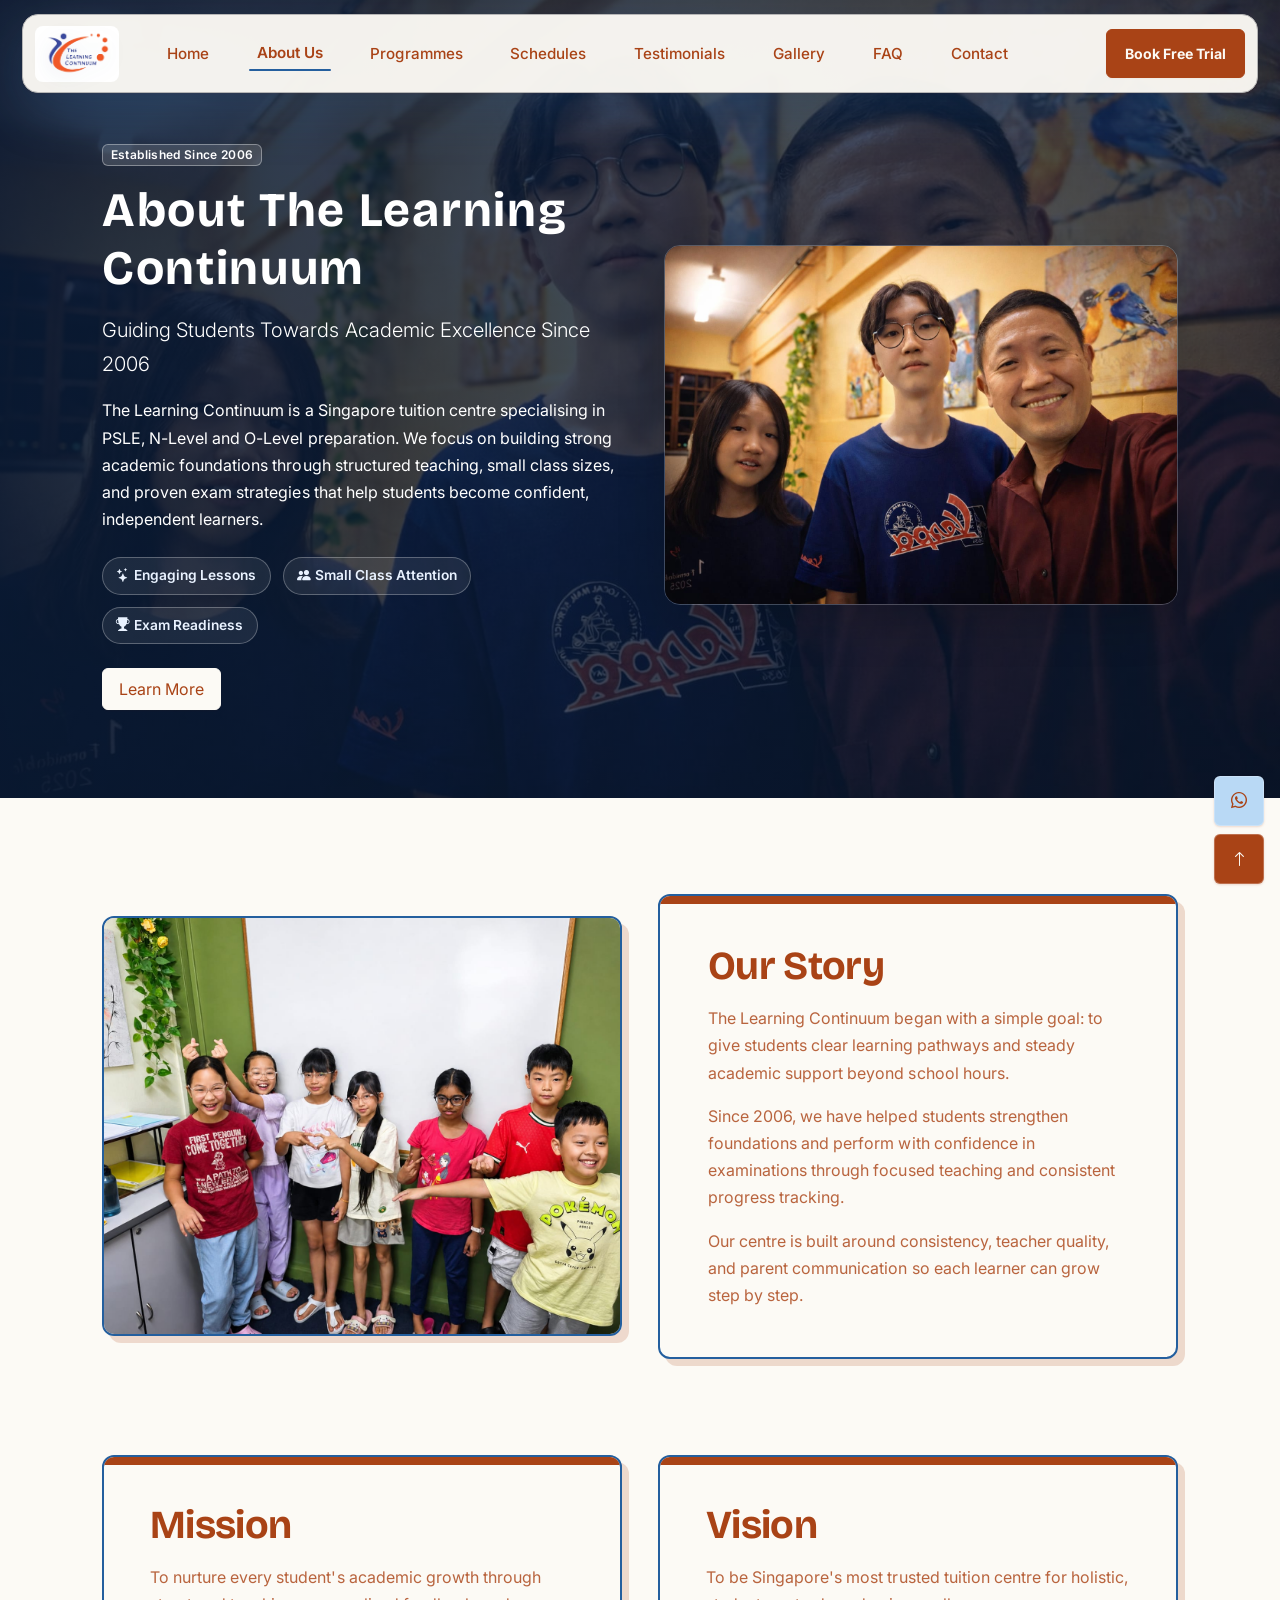
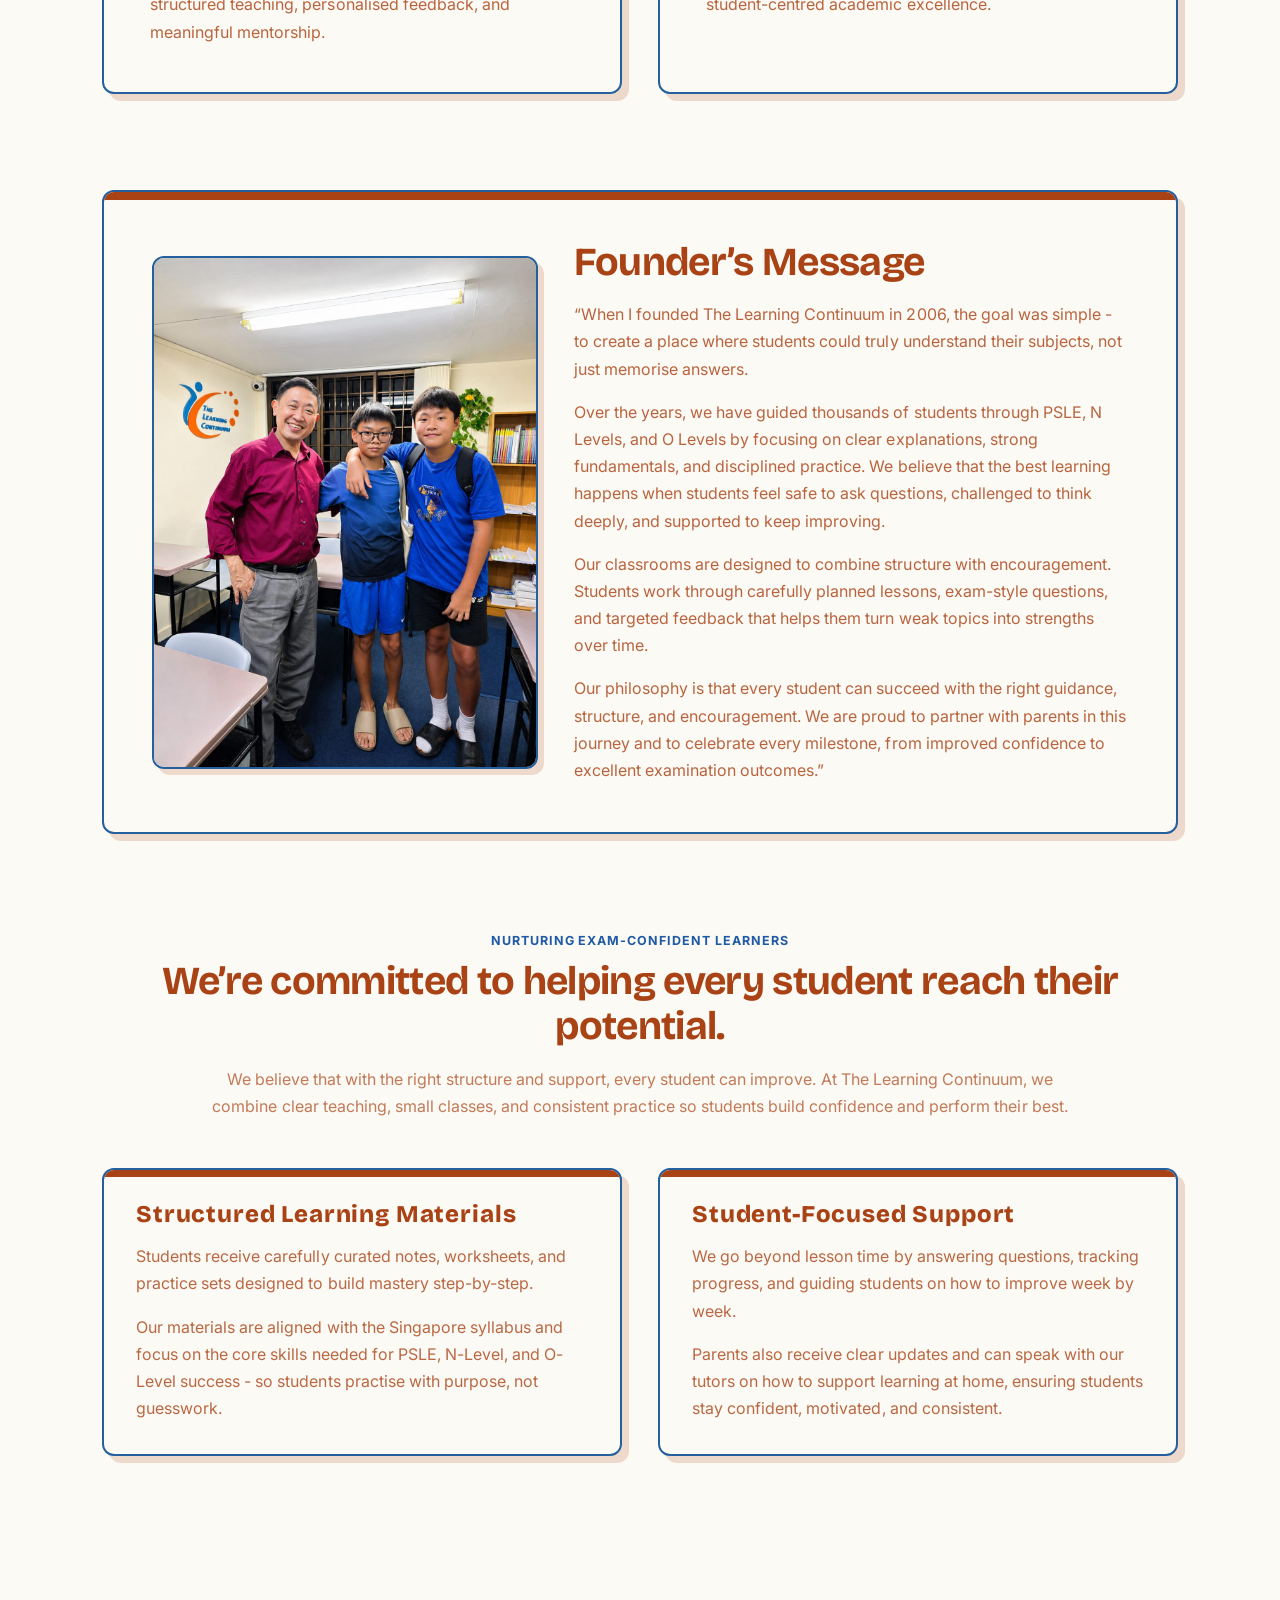
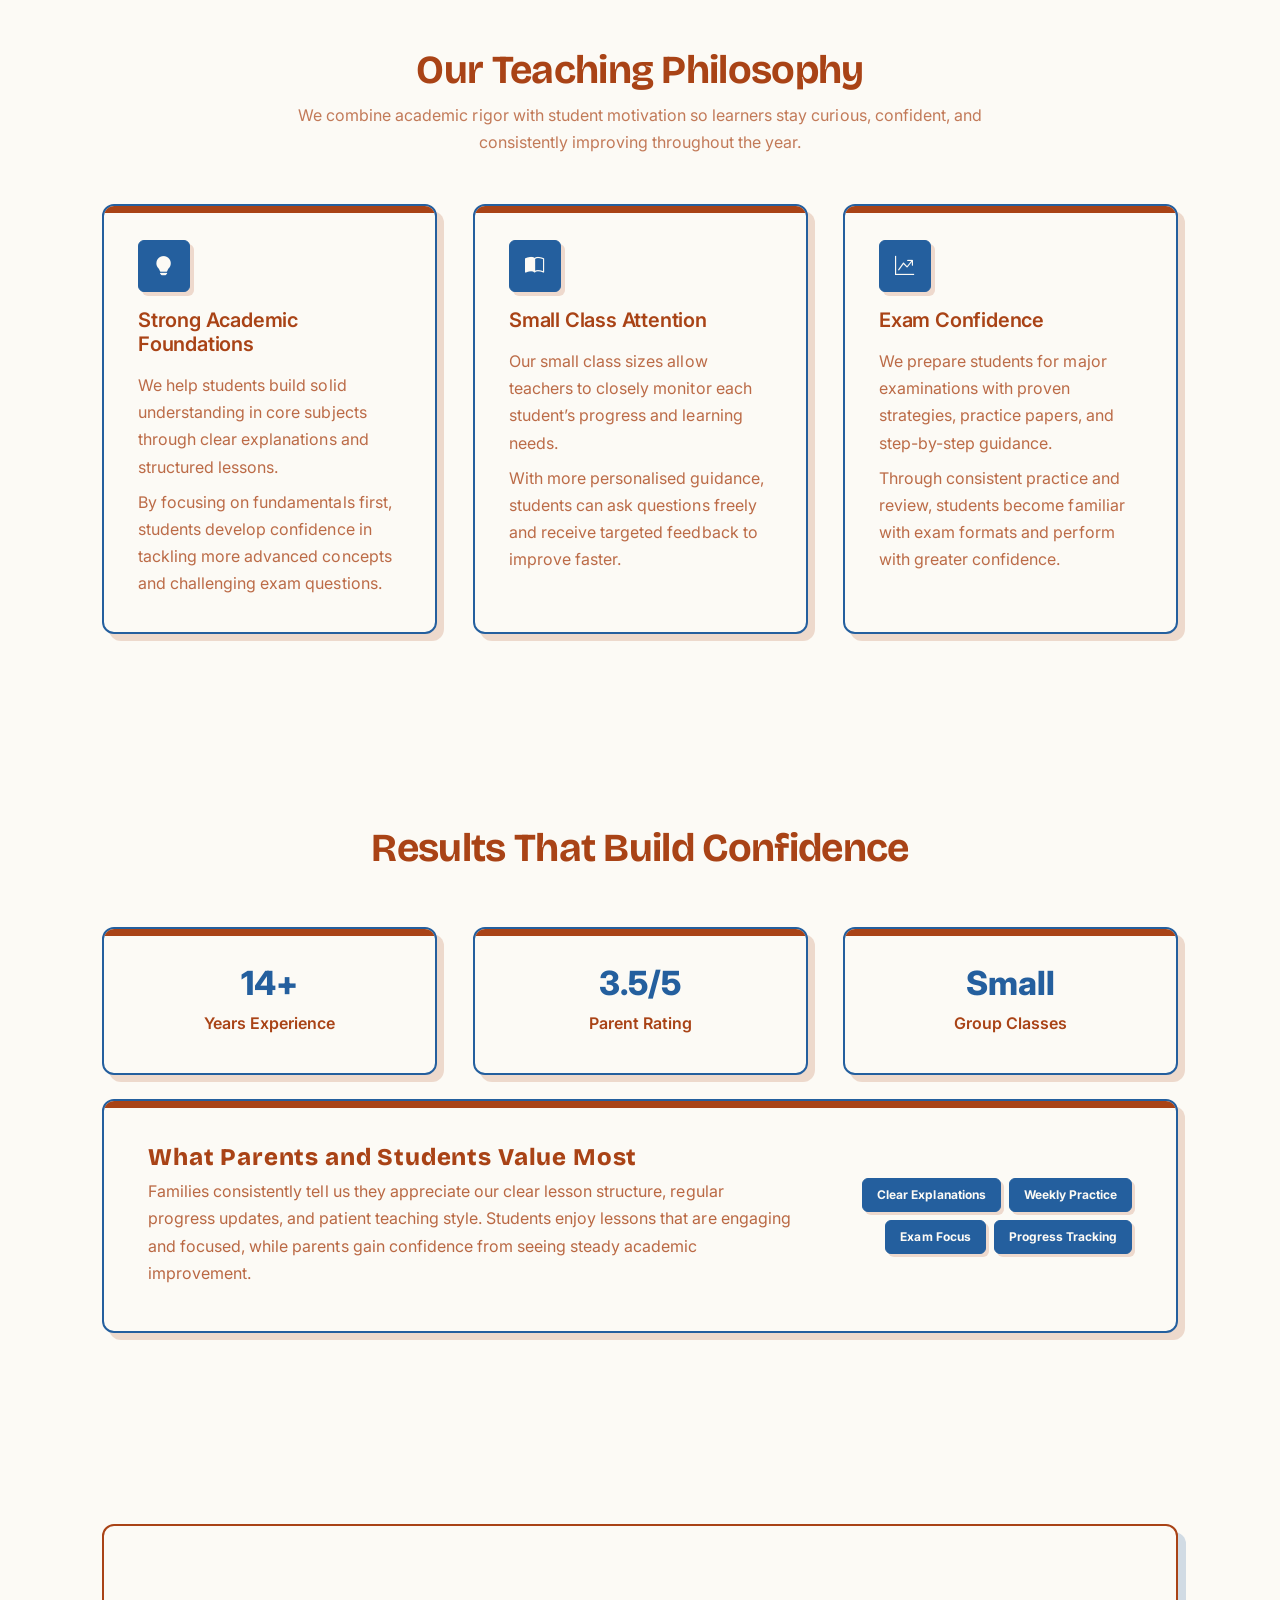
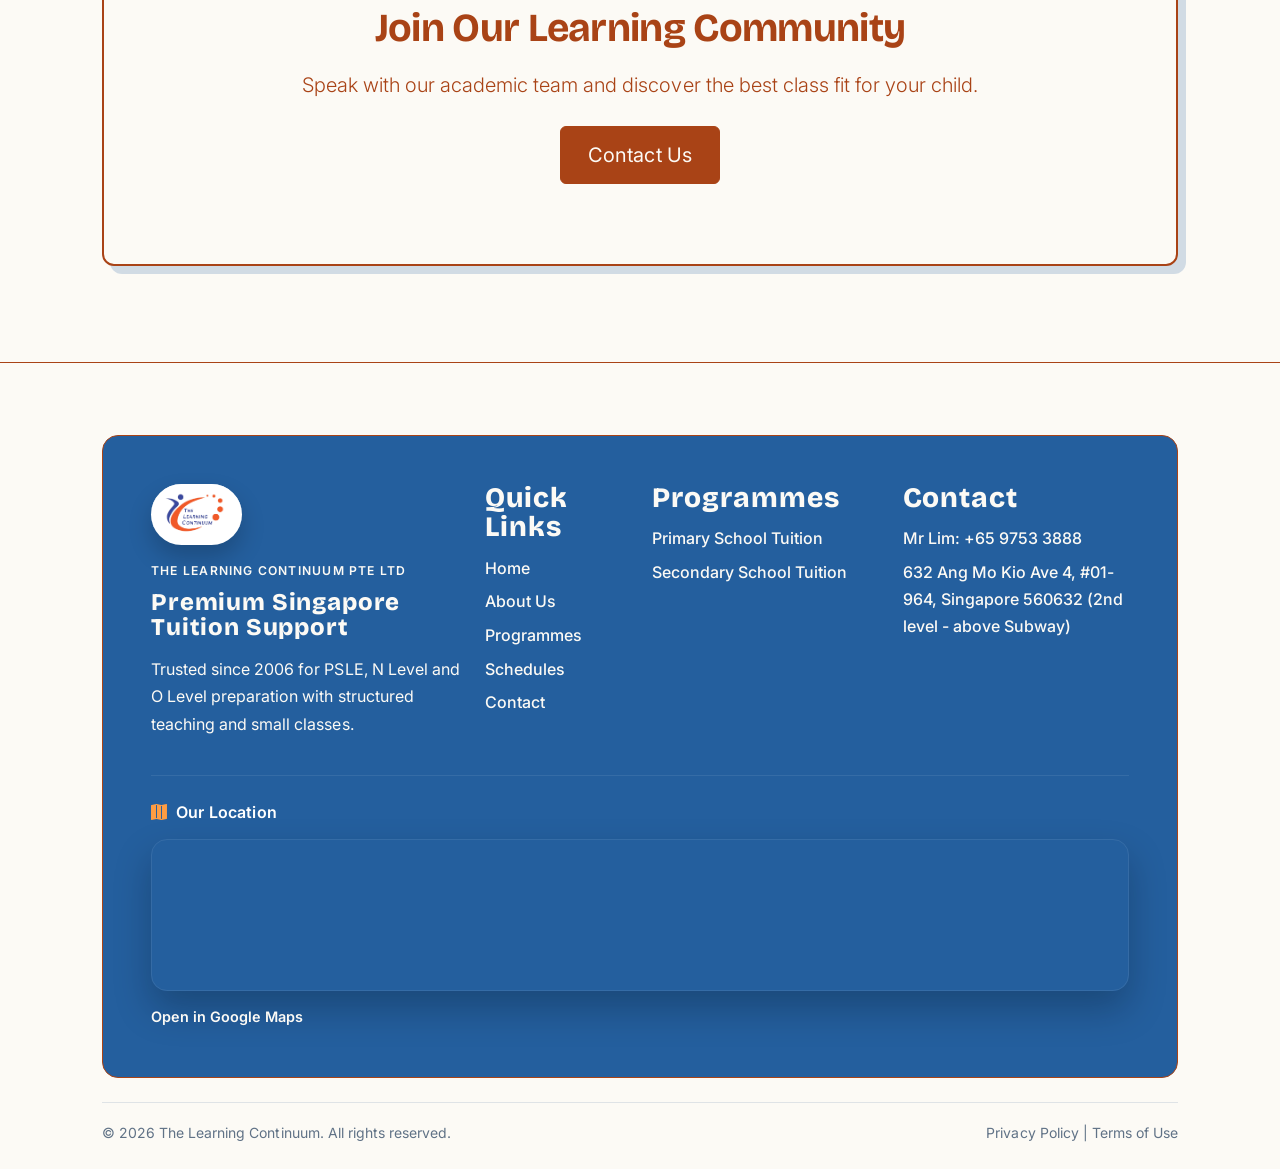
==== commit 179007ce: "redesign" ====
--- a/about.html
+++ b/about.html
@@ -12,7 +12,7 @@
     <link rel="preconnect" href="https://fonts.googleapis.com" />
     <link rel="preconnect" href="https://fonts.gstatic.com" crossorigin />
     <link
-      href="https://fonts.googleapis.com/css2?family=Inter:wght@400;500;600;700;800&family=Playfair+Display:wght@600;700&display=swap"
+      href="https://fonts.googleapis.com/css2?family=Bricolage+Grotesque:opsz,wght@12..96,800&family=Inter:wght@400;500;600;700&family=Roboto+Mono:wght@400&display=swap"
       rel="stylesheet"
     />
     <link
@@ -27,6 +27,7 @@
     />
     <link rel="stylesheet" href="assets/css/styles.css" />
     <link rel="stylesheet" href="assets/css/home.css" />
+    <link rel="stylesheet" href="assets/css/redesign.css" />
 
     <style>
       html {
@@ -46,7 +47,7 @@
         inset: 0;
         background:
           linear-gradient(115deg, rgba(9, 27, 54, 0.9), rgba(9, 27, 54, 0.62)),
-          url("https://cashmoneysid.sirv.com/Images/the-learning-continuum/img01.jpg")
+          url("assets/images/1.jpeg")
             center/cover no-repeat;
         z-index: 0;
       }
@@ -337,7 +338,7 @@
           </div>
           <div class="col-lg-6 text-center">
             <img
-              src="assets/images/students-class.jpeg"
+              src="assets/images/1.jpeg"
               alt="Students at The Learning Continuum"
               class="img-fluid rounded-4 shadow-lg about-hero-image"
             />
@@ -410,12 +411,15 @@
     <section id="founders-message" class="section-space pt-0">
       <div class="container">
         <article class="about-section-card p-4 p-lg-5">
-          <img
-            src="assets/images/1.jpeg"
-            alt="Founder of The Learning Continuum"
-            class="founder-landscape"
-          />
-              <p class="programmes-kicker mb-2">Our Story</p>
+          <div class="row g-4 g-lg-5 align-items-center">
+            <div class="col-lg-5">
+              <img
+                src="assets/images/mr.jpeg"
+                alt="Founder of The Learning Continuum"
+                class="founder-portrait"
+              />
+            </div>
+            <div class="col-lg-7">
               <h2 class="fw-bold mb-3">Founder’s Message</h2>
               <p class="mb-3">
                 “When I founded The Learning Continuum in 2006, the goal was
@@ -442,6 +446,8 @@
                 with parents in this journey and to celebrate every milestone,
                 from improved confidence to excellent examination outcomes.”
               </p>
+            </div>
+          </div>
         </article>
       </div>
     </section>
@@ -505,7 +511,6 @@
     <section id="teaching-philosophy" class="section-space bg-light">
       <div class="container">
         <div class="text-center mb-5">
-          <p class="programmes-kicker mb-2">How We Guide Students</p>
           <h2 class="fw-bold mb-2">Our Teaching Philosophy</h2>
           <p class="programmes-subtitle mb-0 mx-auto" style="max-width: 720px">
             We combine academic rigor with student motivation so learners stay
@@ -702,24 +707,18 @@
               <ul class="footer-link-list">
                 <li><a href="programmes.html">Primary School Tuition</a></li>
                 <li><a href="programmes.html">Secondary School Tuition</a></li>
-                <li><a href="programmes.html">Creative Writing</a></li>
               </ul>
             </div>
             <div class="col-lg-3">
               <h3 class="footer-grid-title">Contact</h3>
               <ul class="footer-link-list">
-                <li><a href="tel:+6597533888">+65 9753 3888</a></li>
-                <li>
-                  <a href="mailto:hello@thelearningcontinuum.sg"
-                    >hello@thelearningcontinuum.sg</a
-                  >
-                </li>
+                <li><a href="tel:+6597533888">Mr Lim: +65 9753 3888</a></li>
                 <li>
                   <a
                     href="https://maps.google.com/?q=632+Ang+Mo+Kio+Ave+4,+%2301-964,+Singapore+560632"
                     target="_blank"
                     rel="noopener noreferrer"
-                    >632 Ang Mo Kio Ave 4, #01-964, Singapore 560632</a
+                    >632 Ang Mo Kio Ave 4, #01-964, Singapore 560632 (2nd level - above Subway)</a
                   >
                 </li>
               </ul>
--- a/assets/css/redesign.css
+++ b/assets/css/redesign.css
@@ -0,0 +1,885 @@
+/* SayBriefly-inspired creative studio system for The Learning Continuum */
+:root {
+  --color-forest-ink: #a94316;
+  --color-accent-blue: #245f9e;
+  --color-cream-paper: #fcfaf5;
+  --color-pencil-gray: #b6b6b6;
+  --color-whisper-gray: #f1f1f1;
+  --color-sticky-note-teal: #b9d9f5;
+  --color-sticky-note-mint: #f6d1b8;
+  --color-sticky-note-blush: #f6d0ff;
+  --color-terracotta: #cb5521;
+  --font-bricolage: "Bricolage Grotesque", "Archivo Black", sans-serif;
+  --font-inter: "Inter", system-ui, -apple-system, "Segoe UI", sans-serif;
+  --font-mono: "Roboto Mono", monospace;
+  --page-max: 1200px;
+  --radius-button: 6px;
+  --radius-card: 12px;
+  --radius-nav: 16px;
+  --shadow-subtle: 0 1px 2px rgba(169, 67, 22, .05);
+  --shadow-lift: 0 1px 3px rgba(169, 67, 22, .1), 0 1px 2px rgba(169, 67, 22, .08);
+  --ease-studio: cubic-bezier(.22, 1, .36, 1);
+  --tlc-blue: var(--color-forest-ink);
+  --tlc-blue-dark: var(--color-forest-ink);
+  --tlc-red: var(--color-accent-blue);
+  --tlc-text: var(--color-forest-ink);
+  --tlc-muted: rgba(169, 67, 22, .68);
+  --tlc-surface: var(--color-cream-paper);
+  --tlc-font-sans: var(--font-inter);
+  --tlc-font-serif: var(--font-bricolage);
+}
+
+html { scroll-padding-top: calc(var(--tlc-nav-height) + 24px); }
+body {
+  overflow-x: clip;
+  color: var(--color-forest-ink);
+  background: var(--color-cream-paper);
+  font-family: var(--font-inter);
+}
+::selection { color: var(--color-cream-paper); background: var(--color-accent-blue); }
+.container { width: min(100%, var(--page-max)); padding-inline: clamp(16px, 3vw, 32px); }
+.section-space { padding-block: clamp(64px, 8vw, 96px); }
+.border-bottom { border-color: rgba(169, 67, 22, .14) !important; }
+.bg-light { background: var(--color-cream-paper) !important; }
+
+h1, h2, h3, h4,
+.h1, .h2, .h3, .h4 {
+  color: var(--color-forest-ink);
+  font-family: var(--font-bricolage);
+  font-weight: 800 !important;
+  letter-spacing: .035em;
+  line-height: 1.05;
+}
+h5, h6, .h5, .h6 { color: var(--color-forest-ink); font-family: var(--font-inter); }
+p, li:not(.nav-item), label, input, select, textarea, .btn, .nav-link { font-family: var(--font-inter); }
+.programmes-subtitle, .journey-copy, .trust-support-text { color: rgba(169, 67, 22, .7); }
+
+/* Floating cream navigation */
+.tlc-navbar { padding: 14px clamp(10px, 2vw, 22px); background: transparent; }
+.tlc-navbar .container-fluid { max-width: 1240px; margin-inline: auto; padding: 0 !important; }
+.tlc-nav-shell {
+  min-height: 70px;
+  padding: 9px 12px;
+  overflow: visible;
+  color: var(--color-forest-ink);
+  background: rgba(252, 250, 245, .96);
+  border: 1px solid var(--color-pencil-gray);
+  border-radius: var(--radius-nav);
+  box-shadow: 0 1px 2px rgba(169,67,22,.05), 0 18px 55px rgba(36,95,158,.2);
+  backdrop-filter: blur(14px);
+  -webkit-backdrop-filter: blur(14px);
+  transition: transform .3s var(--ease-studio), box-shadow .3s ease;
+}
+.tlc-navbar.is-scrolled { padding-block: 10px; filter: none; }
+.tlc-navbar.is-scrolled .tlc-nav-shell { box-shadow: 0 1px 3px rgba(169,67,22,.1), 0 24px 65px rgba(36,95,158,.24); }
+.tlc-brand-badge { padding: 3px 8px; background: #ffffff; border: 0; border-radius: 8px; box-shadow: none; }
+.tlc-nav-links { gap: clamp(2px, .6vw, 10px); }
+.tlc-nav-links .nav-link { padding: 10px 7px; color: var(--color-forest-ink); font-weight: 500; transition: transform .2s var(--ease-studio), opacity .2s ease; }
+.tlc-nav-links .nav-link:hover, .tlc-nav-links .nav-link:focus, .tlc-nav-links .nav-link.is-active { color: var(--color-forest-ink); transform: translateY(-1px); }
+.tlc-nav-links .nav-link::after { bottom: 4px; height: 2px; background: var(--color-accent-blue); }
+.tlc-nav-cta {
+  padding: 12px 18px;
+  color: var(--color-cream-paper);
+  background: var(--color-forest-ink);
+  border: 1px solid var(--color-forest-ink);
+  border-radius: var(--radius-button);
+  box-shadow: var(--shadow-subtle);
+}
+.tlc-nav-cta:hover { color: var(--color-cream-paper); background: var(--color-forest-ink); }
+.tlc-nav-toggle { color: var(--color-forest-ink); background: transparent; border: 1px solid var(--color-forest-ink); border-radius: var(--radius-button); }
+
+/* Editorial hero */
+.hero-section { isolation: isolate; background: var(--color-cream-paper); }
+.hero-carousel { border: 0; border-radius: var(--radius-nav); box-shadow: none; }
+.hero-carousel::after {
+  content: none;
+}
+.hero-slide {
+  display: block;
+  width: 100%;
+  height: 100%;
+  max-width: none;
+  object-fit: cover;
+  object-position: center;
+  opacity: 1;
+  filter: none;
+  transition: transform 7s var(--ease-studio);
+}
+.hero-slide::before, .hero-slide::after { content: none; }
+.carousel-item.active .hero-slide { transform: scale(1.025); }
+.hero-overlay-content { z-index: 4; }
+.hero-overlay-content { display: none; }
+.hero-glass {
+  padding: clamp(24px, 4vw, 44px);
+  background: rgba(252,250,245,.93);
+  border: 1px solid var(--color-forest-ink);
+  border-radius: var(--radius-card);
+  box-shadow: var(--shadow-subtle);
+  backdrop-filter: blur(10px);
+  -webkit-backdrop-filter: blur(10px);
+}
+.hero-glass h1, .hero-glass h2, .hero-glass h3, .hero-glass h4 { color: var(--color-forest-ink); }
+.hero-glass h1 { letter-spacing: .045em; line-height: 1; }
+.hero-glass .lead { color: rgba(169,67,22,.78); }
+.hero-badge { color: var(--color-cream-paper); background: var(--color-accent-blue); border: 1px solid var(--color-forest-ink); border-radius: var(--radius-button) !important; }
+.hero-glass .d-flex { justify-content: flex-start !important; }
+.hero-metrics { margin-top: 28px !important; }
+.hero-metric-item { height: 100%; padding: 14px; background: var(--color-sticky-note-mint); border: 1px solid var(--color-forest-ink); border-radius: var(--radius-card); }
+.hero-metric-number, .hero-metric-label { color: var(--color-forest-ink); }
+.hero-carousel .carousel-indicators { z-index: 5; gap: 7px; margin-bottom: 24px; }
+.hero-carousel .carousel-indicators button { width: 26px; height: 3px; background: var(--color-cream-paper); border-radius: 999px; transition: width .3s var(--ease-studio); }
+.hero-carousel .carousel-indicators button.active { width: 46px; }
+.hero-carousel .carousel-control-prev, .hero-carousel .carousel-control-next { z-index: 5; width: 46px; height: 46px; top: 50%; border: 1px solid var(--color-cream-paper); border-radius: var(--radius-button); }
+.hero-carousel .carousel-control-prev { left: 24px; }
+.hero-carousel .carousel-control-next { right: 24px; }
+
+/* Inner heroes */
+.inner-hero { padding-top: calc(var(--tlc-nav-height) + clamp(48px, 7vw, 88px)); padding-bottom: clamp(56px, 7vw, 88px); background: var(--color-cream-paper); }
+.inner-hero-shell {
+  max-width: 980px;
+  margin-inline: auto;
+  padding: clamp(30px, 5vw, 58px);
+  color: var(--color-cream-paper);
+  background: var(--color-accent-blue);
+  border: 1px solid var(--color-forest-ink);
+  border-radius: var(--radius-nav);
+  box-shadow: var(--shadow-subtle);
+}
+.inner-hero-shell > * { max-width: 760px; margin-inline: auto; }
+.inner-hero h1, .inner-hero p { color: var(--color-cream-paper) !important; }
+
+/* Section rhythm */
+.section-space .row { --bs-gutter-x: clamp(20px, 3vw, 36px); --bs-gutter-y: clamp(20px, 3vw, 36px); }
+.section-space .text-center.mb-4, .section-space .text-center.mb-lg-5 { margin-bottom: clamp(32px, 5vw, 56px) !important; }
+.programmes-subtitle { max-width: 720px; }
+.text-center .programmes-subtitle { margin-inline: auto; }
+.why-choose-section, .journey-section, .home-schedule-preview, .footer-section { background: var(--color-cream-paper); }
+.subjects-offered-section { background: var(--color-cream-paper); }
+.trust-premium-section, .testimonials-google-section { background: var(--color-sticky-note-mint); }
+
+/* Studio cards */
+.why-card, .trust-premium-card, .programme-card, .review-card, .tlc-card,
+.contact-info-card, .contact-form-card, .result-card, .philosophy-card,
+.about-feature-card, .card {
+  color: var(--color-forest-ink);
+  background: var(--color-cream-paper) !important;
+  border: 1px solid var(--color-forest-ink) !important;
+  border-radius: var(--radius-card) !important;
+  box-shadow: none !important;
+  transition: transform .3s var(--ease-studio), box-shadow .3s ease !important;
+}
+.why-card:hover, .trust-premium-card:hover, .programme-card:hover, .review-card:hover,
+.tlc-card:hover, .result-card:hover, .philosophy-card:hover, .about-feature-card:hover, .card:hover {
+  transform: translate(-4px, -4px);
+  box-shadow: 5px 5px 0 var(--color-accent-blue) !important;
+}
+.why-card, .trust-premium-card { display: flex; flex-direction: column; gap: 10px; }
+.why-card-icon, .trust-premium-icon, .contact-icon { color: var(--color-cream-paper); background: var(--color-accent-blue); border: 1px solid var(--color-forest-ink); border-radius: var(--radius-button); box-shadow: none; transition: transform .3s var(--ease-studio); }
+.why-card-icon i, .trust-premium-icon i, .contact-icon i { color: var(--color-cream-paper); }
+.why-card:hover .why-card-icon, .trust-premium-card:hover .trust-premium-icon { transform: rotate(-4deg); }
+.trust-premium-card::before, .trust-premium-card::after { display: none; }
+.programme-card { padding: clamp(24px, 4vw, 36px) !important; border-top: 1px solid var(--color-forest-ink) !important; }
+.programme-link { display: inline-flex; align-items: center; gap: 8px; color: var(--color-forest-ink); }
+.programme-link i { transition: transform .2s var(--ease-studio); }
+.programme-link:hover { color: var(--color-forest-ink); }
+.programme-link:hover i { transform: translateX(4px); }
+
+.subjects-grid, .levels-grid { gap: clamp(12px, 2vw, 20px); }
+.subject-tile, .level-tile {
+  min-height: 84px;
+  display: grid;
+  place-items: center;
+  color: var(--color-forest-ink);
+  background: var(--color-cream-paper);
+  border: 1px solid var(--color-forest-ink);
+  border-radius: var(--radius-card);
+  box-shadow: none;
+}
+.subject-tile:hover, .level-tile:hover { transform: translate(-3px,-3px); border-color: var(--color-forest-ink); box-shadow: 4px 4px 0 var(--color-sticky-note-teal); }
+
+/* Imagery */
+.result-image, .journey-image, .founder-image, .about-section img { border: 1px solid var(--color-forest-ink); border-radius: var(--radius-card) !important; box-shadow: none !important; }
+.gallery-grid { column-gap: clamp(16px, 2vw, 24px); }
+.gallery-item { margin-bottom: clamp(16px, 2vw, 24px); overflow: hidden; border: 1px solid var(--color-forest-ink); border-radius: var(--radius-card); box-shadow: none; }
+.gallery-item img { transition: transform .65s var(--ease-studio); }
+.gallery-item:hover img { transform: scale(1.035); }
+
+/* Reviews and data */
+.testimonials-google-section h2, .testimonials-google-section h3, .testimonials-google-section p { color: var(--color-forest-ink); }
+.reviews-track { gap: 20px; padding-block: 8px 24px; }
+.review-card { padding: clamp(20px, 3vw, 28px); }
+.review-star, .rating-star, .google-rating-stars i, .testimonials-google-stars i { color: var(--color-terracotta) !important; }
+.schedule-table-wrap, .table-responsive { overflow: hidden; border: 1px solid var(--color-forest-ink); border-radius: var(--radius-card); box-shadow: none; }
+.schedule-table th, .schedule-table td { padding: 16px 18px; vertical-align: middle; }
+.schedule-table thead th { color: var(--color-cream-paper); background: var(--color-forest-ink); border-color: rgba(252,250,245,.18); }
+.schedule-table tbody td { color: var(--color-forest-ink); background: var(--color-cream-paper); border-color: rgba(169,67,22,.14); }
+
+/* Forms and FAQ */
+.contact-form-card, .contact-info-card { padding: clamp(24px, 4vw, 40px) !important; }
+.form-label { color: var(--color-forest-ink); }
+.form-control, .form-select {
+  min-height: 52px;
+  color: var(--color-forest-ink);
+  background-color: var(--color-cream-paper);
+  border: 1px solid var(--color-forest-ink);
+  border-radius: var(--radius-button);
+  box-shadow: none;
+}
+.form-control:focus, .form-select:focus { color: var(--color-forest-ink); background: var(--color-cream-paper); border-color: var(--color-forest-ink); box-shadow: 3px 3px 0 var(--color-accent-blue); }
+textarea.form-control { min-height: 144px; }
+.accordion { display: grid; gap: 12px; }
+.accordion-item { overflow: hidden; background: var(--color-cream-paper); border: 1px solid var(--color-forest-ink) !important; border-radius: var(--radius-card) !important; box-shadow: none; }
+.accordion-button { padding: 20px 24px; color: var(--color-forest-ink); background: var(--color-cream-paper); box-shadow: none !important; }
+.accordion-button:not(.collapsed) { color: var(--color-cream-paper); background: var(--color-accent-blue); }
+.accordion-button:not(.collapsed)::after { filter: brightness(0) invert(1); }
+.accordion-body { padding: 0 24px 24px; color: var(--color-forest-ink); }
+
+/* Actions */
+.btn, .tlc-nav-cta, .programme-link { border-radius: var(--radius-button) !important; box-shadow: var(--shadow-subtle); transition: transform .22s var(--ease-studio), box-shadow .22s ease; }
+.btn-primary { color: var(--color-cream-paper); background: var(--color-forest-ink); border-color: var(--color-forest-ink); }
+.btn-primary:hover, .btn-primary:focus { color: var(--color-cream-paper); background: var(--color-forest-ink); border-color: var(--color-forest-ink); }
+.btn-outline-primary { color: var(--color-forest-ink); background: transparent; border-color: var(--color-forest-ink); }
+.btn-outline-primary:hover { color: var(--color-forest-ink); background: var(--color-sticky-note-teal); border-color: var(--color-forest-ink); }
+.btn-light { color: var(--color-forest-ink); background: var(--color-cream-paper); border-color: var(--color-cream-paper); }
+.btn:hover, .btn:focus-visible, .tlc-nav-cta:hover, .programme-link:hover { transform: translate(-2px,-2px); box-shadow: 3px 3px 0 var(--color-accent-blue); }
+
+/* CTA and footer */
+.cta-section { color: var(--color-cream-paper); background: var(--color-forest-ink); }
+.cta-section::before { opacity: .12; }
+.cta-section h1, .cta-section h2, .cta-section h3, .cta-section h4 { color: var(--color-cream-paper); }
+.cta-section .container { max-width: 900px; }
+.site-footer-extended { color: var(--color-forest-ink); background: var(--color-cream-paper) !important; border-top: 1px solid var(--color-forest-ink) !important; }
+.site-footer-extended h2, .site-footer-extended h3, .site-footer-extended h4, .site-footer-extended a { color: var(--color-forest-ink); }
+.site-footer-extended .footer-contact-shell { background: var(--color-accent-blue); border: 1px solid var(--color-forest-ink); border-radius: var(--radius-card); box-shadow: none; }
+.site-footer-extended .footer-contact-shell,
+.site-footer-extended .footer-contact-shell h2,
+.site-footer-extended .footer-contact-shell h3,
+.site-footer-extended .footer-contact-shell p,
+.site-footer-extended .footer-contact-shell a { color: var(--color-cream-paper); }
+.footer-grid { gap: clamp(24px, 4vw, 48px); }
+.footer-grid a { display: inline-flex; padding-block: 3px; transition: transform .2s var(--ease-studio); }
+.footer-grid a:hover { color: var(--color-forest-ink); transform: translateX(4px); }
+.floating-whatsapp, .scroll-top-btn { border-radius: var(--radius-button); box-shadow: var(--shadow-lift); }
+.floating-whatsapp { color: var(--color-forest-ink); background: var(--color-sticky-note-teal); }
+.scroll-top-btn { color: var(--color-cream-paper); background: var(--color-forest-ink); }
+
+/* Motion */
+.will-reveal { transition-duration: .72s; transition-timing-function: var(--ease-studio); }
+.will-reveal[data-reveal="left"] { transform: translate3d(-24px,10px,0) rotate(-.5deg); }
+.will-reveal[data-reveal="right"] { transform: translate3d(24px,10px,0) rotate(.5deg); }
+.will-reveal[data-reveal="up"] { transform: translate3d(0,24px,0); }
+.will-reveal.is-visible { transform: translate3d(0,0,0) rotate(0); }
+
+@media (max-width: 1199.98px) {
+  .tlc-navbar { padding-inline: 12px; }
+  .tlc-nav-shell { padding: 10px 12px; background: rgba(252,250,245,.98); border: 1px solid var(--color-forest-ink); }
+  .tlc-nav-menu { margin-top: 10px; padding: 12px; background: var(--color-cream-paper); border: 1px solid var(--color-forest-ink); border-radius: var(--radius-card); }
+  .tlc-nav-links .nav-link, .tlc-nav-links .nav-link.is-active { color: var(--color-forest-ink); }
+}
+
+@media (max-width: 767.98px) {
+  .section-space { padding-block: 64px; }
+  .container { padding-inline: 16px; }
+  .tlc-navbar { padding: 8px; }
+  .hero-glass { margin-inline: 4px; padding: 20px; }
+  .hero-glass .d-flex { align-items: stretch; }
+  .hero-glass .btn { width: 100%; }
+  .hero-carousel .carousel-control-prev, .hero-carousel .carousel-control-next { display: none; }
+  .inner-hero-shell { padding: 26px 18px; border-radius: var(--radius-card); }
+  .section-space .row { --bs-gutter-y: 16px; }
+  .schedule-table th, .schedule-table td { padding: 13px; }
+  .floating-actions { right: 12px; bottom: 12px; }
+}
+
+@media (prefers-reduced-motion: reduce) {
+  *, *::before, *::after { scroll-behavior: auto !important; animation-duration: .01ms !important; animation-iteration-count: 1 !important; transition-duration: .01ms !important; }
+}
+
+/* Navigation clearance and modal safety */
+:root { --nav-clearance: calc(var(--tlc-nav-height, 96px) + 32px); }
+
+/* Every anchor lands below the fixed navigation. */
+[id] { scroll-margin-top: var(--nav-clearance); }
+
+/* One predictable first-content offset across every route. */
+.inner-hero.nav-overlap-section,
+.schedule-hero.nav-overlap-section,
+.about-hero.nav-overlap-section,
+.testimonials-google-section.nav-overlap-section,
+.thankyou-wrap.nav-overlap-section {
+  padding-top: var(--nav-clearance) !important;
+}
+
+/* The homepage uses its framed carousel gap in addition to the live nav height. */
+.hero-section.nav-overlap-section {
+  padding-top: calc(var(--tlc-nav-height, 96px) + var(--hero-frame-gap, 16px)) !important;
+}
+
+/* Prevent an expanded mobile navigation from extending beyond the viewport. */
+@media (max-width: 1199.98px) {
+  .tlc-nav-menu {
+    max-height: calc(100dvh - var(--tlc-nav-height, 96px) - 24px);
+    overflow-y: auto;
+    overscroll-behavior: contain;
+    scrollbar-width: thin;
+  }
+}
+
+/* Bootstrap modal defaults sit below the custom navbar; keep dialogs above it. */
+.modal { z-index: 2000; padding-inline: max(12px, env(safe-area-inset-left)) !important; }
+.modal-backdrop { z-index: 1990; }
+.modal-dialog {
+  width: auto;
+  max-width: min(1140px, calc(100vw - 32px));
+  min-height: calc(100dvh - 32px);
+  margin: 16px auto;
+  align-items: center;
+}
+.modal-content {
+  max-height: calc(100dvh - 32px);
+  overflow: hidden;
+  border: 1px solid var(--color-forest-ink);
+  border-radius: var(--radius-card);
+  box-shadow: 8px 8px 0 var(--color-accent-blue);
+}
+.modal-header, .modal-footer { flex: 0 0 auto; padding: 16px 20px; border-color: rgba(169,67,22,.14); }
+.modal-body { min-height: 0; padding: 20px; overflow: auto; overscroll-behavior: contain; }
+.modal .btn-close {
+  width: 40px;
+  height: 40px;
+  margin: 0;
+  padding: 0;
+  background-color: var(--color-accent-blue);
+  border: 1px solid var(--color-forest-ink);
+  border-radius: var(--radius-button);
+  box-shadow: var(--shadow-subtle);
+  opacity: 1;
+  filter: brightness(0) invert(1);
+}
+.modal .btn-close:focus-visible { box-shadow: 0 0 0 3px var(--color-sticky-note-teal); }
+
+/* Gallery lightbox: safe viewport sizing with an always-reachable close action. */
+.gallery-lightbox .modal-dialog { max-width: min(1200px, calc(100vw - 32px)); }
+.gallery-lightbox .modal-content { position: relative; background: var(--color-forest-ink); }
+.gallery-lightbox-image {
+  width: 100%;
+  height: auto;
+  max-height: calc(100dvh - 34px);
+  object-fit: contain;
+  background: var(--color-forest-ink);
+}
+.gallery-lightbox .btn-close {
+  top: 12px;
+  right: 12px;
+  z-index: 3;
+}
+
+@media (max-width: 767.98px) {
+  :root { --nav-clearance: calc(var(--tlc-nav-height, 88px) + 20px); }
+  .modal { padding-inline: max(8px, env(safe-area-inset-left)) !important; }
+  .modal-dialog { max-width: calc(100vw - 16px); min-height: calc(100dvh - 16px); margin: 8px auto; }
+  .modal-content { max-height: calc(100dvh - 16px); box-shadow: 4px 4px 0 var(--color-accent-blue); }
+  .modal-header, .modal-footer { padding: 14px 16px; }
+  .modal-body { padding: 16px; }
+  .gallery-lightbox .modal-dialog { max-width: calc(100vw - 16px); }
+  .gallery-lightbox-image { max-height: calc(100dvh - 18px); }
+  .gallery-lightbox .btn-close { top: 8px; right: 8px; }
+}
+
+/* Programmes page — current dark-blue / burnt-orange system */
+.programmes-section {
+  background: var(--color-cream-paper) !important;
+}
+.programmes-section .programmes-grid {
+  max-width: 1060px;
+  margin-inline: auto;
+  align-items: stretch;
+}
+.programmes-section .programme-card {
+  --programme-accent: var(--color-accent-blue);
+  --programme-tint: rgba(36, 95, 158, .12);
+  min-height: 100%;
+  padding: 0 !important;
+  overflow: hidden;
+  color: var(--color-forest-ink);
+  background: var(--color-cream-paper) !important;
+  border: 2px solid var(--color-accent-blue) !important;
+  border-radius: var(--radius-card) !important;
+  box-shadow: 7px 7px 0 rgba(169, 67, 22, .18) !important;
+}
+.programmes-section .programme-card::before {
+  content: "";
+  position: absolute;
+  inset: 0 0 auto;
+  height: 8px;
+  background: var(--color-forest-ink);
+}
+.programmes-section .programme-card::after { content: none; }
+.programmes-section .programme-card .card-body {
+  position: relative;
+  z-index: 1;
+  padding: clamp(28px, 4vw, 42px) !important;
+}
+.programmes-section .programme-card h2 {
+  color: var(--color-forest-ink);
+  letter-spacing: .01em;
+}
+.programmes-section .programme-card p.text-secondary {
+  color: rgba(169, 67, 22, .78) !important;
+}
+.programmes-section .programme-meta { gap: 10px; margin-bottom: 22px !important; }
+.programmes-section .programme-pill,
+.programmes-section .programme-time {
+  min-height: 34px;
+  padding: 7px 12px;
+  border-radius: var(--radius-button);
+  box-shadow: none;
+}
+.programmes-section .programme-pill {
+  color: var(--color-cream-paper);
+  background: var(--color-accent-blue);
+  border: 1px solid var(--color-accent-blue);
+}
+.programmes-section .programme-time {
+  color: var(--color-forest-ink);
+  background: #f6d1b8;
+  border: 1px solid rgba(169, 67, 22, .3);
+}
+.programmes-section .programme-list {
+  gap: 12px;
+  margin-bottom: 30px !important;
+}
+.programmes-section .programme-list li {
+  color: rgba(169, 67, 22, .86);
+  padding-left: 24px;
+}
+.programmes-section .programme-list li::before {
+  left: 2px;
+  top: .5em;
+  width: 9px;
+  height: 9px;
+  background: var(--color-forest-ink);
+  box-shadow: 0 0 0 4px rgba(169, 67, 22, .13);
+}
+.programmes-section .programme-link {
+  width: fit-content;
+  padding: 12px 16px;
+  color: var(--color-cream-paper);
+  background: var(--color-accent-blue);
+  border: 1px solid var(--color-accent-blue);
+  text-decoration: none;
+}
+.programmes-section .programme-link:hover,
+.programmes-section .programme-link:focus {
+  color: var(--color-cream-paper);
+  background: var(--color-accent-blue);
+  transform: translate(-2px, -2px);
+  box-shadow: 3px 3px 0 var(--color-forest-ink);
+}
+.programmes-section .programme-card.elevate-card:hover {
+  transform: translate(-4px, -4px);
+  border-color: var(--color-accent-blue) !important;
+  box-shadow: 10px 10px 0 rgba(169, 67, 22, .24) !important;
+}
+
+/* Programme masthead and closing panel */
+body:has(.programmes-section) .inner-hero {
+  background: var(--color-cream-paper) !important;
+}
+body:has(.programmes-section) .inner-hero-shell {
+  color: var(--color-cream-paper);
+  background: var(--color-accent-blue) !important;
+  border: 2px solid var(--color-forest-ink);
+  box-shadow: 7px 7px 0 rgba(169, 67, 22, .2);
+}
+body:has(.programmes-section) .inner-hero-shell h1,
+body:has(.programmes-section) .inner-hero-shell p,
+body:has(.programmes-section) .inner-hero-shell .programmes-kicker {
+  color: var(--color-cream-paper) !important;
+}
+body:has(.programmes-section) .feature-chip {
+  color: var(--color-cream-paper);
+  background: rgba(252, 250, 245, .1);
+  border-color: rgba(252, 250, 245, .42);
+}
+body:has(.programmes-section) .content-panel {
+  background: var(--color-cream-paper);
+  border: 2px solid var(--color-forest-ink);
+  border-radius: var(--radius-card);
+  box-shadow: 7px 7px 0 rgba(36, 95, 158, .18);
+}
+
+@media (max-width: 767.98px) {
+  .programmes-section .programme-card .card-body { padding: 24px 20px !important; }
+  .programmes-section .programme-card { box-shadow: 4px 4px 0 rgba(169, 67, 22, .18) !important; }
+  .programmes-section .programme-meta { align-items: flex-start; }
+  .programmes-section .programme-pill,
+  .programmes-section .programme-time { width: 100%; justify-content: center; text-align: center; }
+}
+
+/* About CTA — match the current programme closing panel */
+.about-hero ~ main .community-card,
+.about-hero ~ section .community-card,
+.community-card {
+  max-width: 1200px;
+  margin-inline: auto;
+  padding: clamp(48px, 7vw, 80px) clamp(24px, 5vw, 64px) !important;
+  color: var(--color-forest-ink) !important;
+  background: var(--color-cream-paper) !important;
+  border: 2px solid var(--color-forest-ink) !important;
+  border-radius: var(--radius-card) !important;
+  box-shadow: 8px 8px 0 rgba(36, 95, 158, .2) !important;
+}
+.community-card::before,
+.community-card::after { content: none !important; display: none !important; }
+.community-card h2,
+.community-card h3,
+.community-card p {
+  color: var(--color-forest-ink) !important;
+}
+.community-card h2 { max-width: 900px !important; margin-inline: auto !important; }
+.community-card p { max-width: 760px !important; margin-inline: auto !important; }
+.community-card .btn,
+.community-card .btn-light {
+  min-width: 160px;
+  padding: 13px 24px;
+  color: var(--color-cream-paper) !important;
+  background: var(--color-forest-ink) !important;
+  border: 1px solid var(--color-forest-ink) !important;
+  border-radius: var(--radius-button) !important;
+  box-shadow: none;
+}
+.community-card .btn:hover,
+.community-card .btn:focus-visible {
+  color: var(--color-cream-paper) !important;
+  background: var(--color-forest-ink) !important;
+  transform: translate(-2px, -2px);
+  box-shadow: 3px 3px 0 var(--color-accent-blue) !important;
+}
+
+@media (max-width: 767.98px) {
+  .community-card {
+    padding: 40px 20px !important;
+    box-shadow: 5px 5px 0 rgba(36, 95, 158, .2) !important;
+  }
+  .community-card .btn { width: 100%; }
+}
+
+/* About teaching philosophy — current theme card system */
+#teaching-philosophy {
+  background: var(--color-cream-paper) !important;
+}
+#teaching-philosophy .programmes-kicker {
+  color: var(--color-cream-paper) !important;
+  background: var(--color-accent-blue) !important;
+  border: 1px solid var(--color-accent-blue) !important;
+  border-radius: var(--radius-button) !important;
+}
+#teaching-philosophy .pillar-card {
+  position: relative;
+  min-height: 100%;
+  padding: clamp(26px, 3vw, 34px) !important;
+  overflow: hidden;
+  color: var(--color-forest-ink) !important;
+  background: var(--color-cream-paper) !important;
+  border: 2px solid var(--color-accent-blue) !important;
+  border-radius: var(--radius-card) !important;
+  box-shadow: 7px 7px 0 rgba(169, 67, 22, .18) !important;
+  transition: transform .3s var(--ease-studio), box-shadow .3s ease !important;
+}
+#teaching-philosophy .pillar-card::before {
+  content: "";
+  position: absolute;
+  inset: 0 0 auto;
+  height: 7px;
+  background: var(--color-forest-ink);
+}
+#teaching-philosophy .pillar-card::after { content: none !important; }
+#teaching-philosophy .pillar-icon {
+  width: 52px;
+  height: 52px;
+  color: var(--color-cream-paper) !important;
+  background: var(--color-accent-blue) !important;
+  border: 1px solid var(--color-accent-blue) !important;
+  border-radius: var(--radius-button) !important;
+  box-shadow: 4px 4px 0 rgba(169, 67, 22, .18);
+  transition: transform .3s var(--ease-studio), box-shadow .3s ease;
+}
+#teaching-philosophy .pillar-icon i { color: var(--color-cream-paper) !important; }
+#teaching-philosophy .pillar-card h3 {
+  color: var(--color-forest-ink) !important;
+}
+#teaching-philosophy .pillar-card p,
+#teaching-philosophy .pillar-card .text-secondary {
+  color: rgba(169, 67, 22, .78) !important;
+}
+#teaching-philosophy .pillar-card:hover,
+#teaching-philosophy .pillar-card:focus-within,
+#teaching-philosophy .pillar-card:focus-visible {
+  transform: translate(-4px, -4px) !important;
+  border-color: var(--color-accent-blue) !important;
+  box-shadow: 10px 10px 0 rgba(169, 67, 22, .24) !important;
+}
+#teaching-philosophy .pillar-card:hover .pillar-icon {
+  transform: rotate(-4deg);
+  box-shadow: 5px 5px 0 rgba(169, 67, 22, .24);
+}
+
+@media (max-width: 767.98px) {
+  #teaching-philosophy .pillar-card {
+    padding: 26px 22px !important;
+    box-shadow: 4px 4px 0 rgba(169, 67, 22, .18) !important;
+  }
+}
+
+/* Homepage card alignment and themed subject tiles */
+.why-choose-section .row.g-4 {
+  justify-content: center;
+}
+
+#subjects-offered .subjects-grid {
+  grid-template-columns: repeat(3, minmax(0, 1fr));
+  max-width: 1080px;
+  margin-inline: auto;
+  gap: 22px;
+}
+#subjects-offered .levels-grid {
+  grid-template-columns: repeat(2, minmax(0, 1fr));
+  max-width: 720px;
+  margin-inline: auto;
+  gap: 22px;
+}
+#subjects-offered .subject-tile,
+#subjects-offered .level-tile {
+  position: relative;
+  min-height: 112px;
+  padding: 24px 20px;
+  overflow: hidden;
+  color: var(--color-forest-ink);
+  background: var(--color-cream-paper);
+  border: 2px solid var(--color-accent-blue);
+  border-radius: var(--radius-card);
+  box-shadow: 6px 6px 0 rgba(169, 67, 22, .18);
+  transition: transform .3s var(--ease-studio), box-shadow .3s ease;
+}
+#subjects-offered .subject-tile::before,
+#subjects-offered .level-tile::before {
+  content: "";
+  position: absolute;
+  inset: 0 0 auto;
+  height: 7px;
+  background: var(--color-forest-ink);
+}
+#subjects-offered .subject-tile:hover,
+#subjects-offered .level-tile:hover {
+  transform: translate(-4px, -4px);
+  border-color: var(--color-accent-blue);
+  box-shadow: 10px 10px 0 rgba(169, 67, 22, .24);
+}
+#subjects-offered .subjects-cta {
+  color: var(--color-cream-paper) !important;
+  background: var(--color-accent-blue) !important;
+  border-color: var(--color-accent-blue) !important;
+}
+#subjects-offered .subjects-cta:hover {
+  box-shadow: 3px 3px 0 var(--color-forest-ink) !important;
+}
+
+@media (max-width: 991.98px) {
+  #subjects-offered .subjects-grid { grid-template-columns: repeat(2, minmax(0, 1fr)); }
+}
+
+@media (max-width: 575.98px) {
+  #subjects-offered .subjects-grid,
+  #subjects-offered .levels-grid { grid-template-columns: 1fr; gap: 16px; }
+  #subjects-offered .subject-tile,
+  #subjects-offered .level-tile {
+    min-height: 92px;
+    box-shadow: 4px 4px 0 rgba(169, 67, 22, .18);
+  }
+}
+
+/* About story, mission/vision and founder — current theme */
+#our-story .about-story-image {
+  border: 2px solid var(--color-accent-blue) !important;
+  border-radius: var(--radius-card) !important;
+  box-shadow: 7px 7px 0 rgba(169, 67, 22, .18) !important;
+}
+#our-story .about-story-card,
+.mv-card,
+#founders-message .about-section-card {
+  position: relative;
+  overflow: hidden;
+  color: var(--color-forest-ink) !important;
+  background: var(--color-cream-paper) !important;
+  border: 2px solid var(--color-accent-blue) !important;
+  border-radius: var(--radius-card) !important;
+  box-shadow: 7px 7px 0 rgba(169, 67, 22, .18) !important;
+  transition: transform .3s var(--ease-studio), box-shadow .3s ease !important;
+}
+#our-story .about-story-card::before,
+.mv-card::before,
+#founders-message .about-section-card::before {
+  content: "";
+  position: absolute;
+  inset: 0 0 auto;
+  height: 8px;
+  background: var(--color-forest-ink);
+}
+#our-story .about-story-card h2,
+.mv-card h2,
+#founders-message .about-section-card h2 {
+  color: var(--color-forest-ink) !important;
+}
+#our-story .about-story-card p,
+.mv-card p,
+#founders-message .about-section-card p {
+  color: rgba(169, 67, 22, .82) !important;
+}
+#our-story .about-story-card:hover,
+.mv-card:hover,
+.mv-card:focus-within,
+#founders-message .about-section-card:hover {
+  transform: translate(-4px, -4px) !important;
+  border-color: var(--color-accent-blue) !important;
+  box-shadow: 10px 10px 0 rgba(169, 67, 22, .24) !important;
+}
+
+/* Mission and Vision stay balanced and visually focused. */
+.mv-card {
+  min-height: 100%;
+  padding: clamp(30px, 4vw, 46px) !important;
+}
+
+/* Founder portrait and label */
+#founders-message .founder-portrait {
+  width: 100%;
+  min-height: 440px;
+  max-height: 680px;
+  object-fit: cover;
+  object-position: center;
+  border: 2px solid var(--color-accent-blue) !important;
+  border-radius: var(--radius-card) !important;
+  box-shadow: 6px 6px 0 rgba(169, 67, 22, .18) !important;
+}
+#founders-message .programmes-kicker {
+  color: var(--color-cream-paper) !important;
+  background: var(--color-accent-blue) !important;
+  border: 1px solid var(--color-accent-blue) !important;
+  border-radius: var(--radius-button) !important;
+}
+
+@media (max-width: 767.98px) {
+  #our-story .about-story-image,
+  #our-story .about-story-card,
+  .mv-card,
+  #founders-message .about-section-card {
+    box-shadow: 4px 4px 0 rgba(169, 67, 22, .18) !important;
+  }
+  #founders-message .founder-portrait {
+    min-height: 360px;
+    max-height: 520px;
+    box-shadow: 4px 4px 0 rgba(169, 67, 22, .18) !important;
+  }
+}
+
+/* Schedule masthead — match the dark-blue programme hero */
+.schedule-hero {
+  background: var(--color-cream-paper) !important;
+}
+.schedule-hero .schedule-hero-shell {
+  max-width: 980px;
+  padding: clamp(44px, 7vw, 76px) clamp(24px, 5vw, 56px) !important;
+  color: var(--color-cream-paper);
+  background: var(--color-accent-blue) !important;
+  border: 2px solid var(--color-forest-ink) !important;
+  border-radius: var(--radius-nav) !important;
+  box-shadow: 8px 8px 0 rgba(169, 67, 22, .2) !important;
+}
+.schedule-hero .schedule-hero-shell h1,
+.schedule-hero .schedule-hero-shell p,
+.schedule-hero .schedule-subtext {
+  color: var(--color-cream-paper) !important;
+}
+
+@media (max-width: 767.98px) {
+  .schedule-hero .schedule-hero-shell {
+    padding: 38px 20px !important;
+    box-shadow: 5px 5px 0 rgba(169, 67, 22, .2) !important;
+  }
+}
+
+/* Remaining About cards — unified current theme */
+.nurture-card,
+.stat-card,
+.student-journey-card {
+  position: relative;
+  overflow: hidden;
+  color: var(--color-forest-ink) !important;
+  background: var(--color-cream-paper) !important;
+  border: 2px solid var(--color-accent-blue) !important;
+  border-radius: var(--radius-card) !important;
+  box-shadow: 7px 7px 0 rgba(169, 67, 22, .18) !important;
+  transition: transform .3s var(--ease-studio), box-shadow .3s ease !important;
+}
+.nurture-card::before,
+.stat-card::before,
+.student-journey-card::before {
+  content: "";
+  position: absolute;
+  inset: 0 0 auto;
+  height: 7px;
+  background: var(--color-forest-ink);
+}
+.nurture-card::after,
+.stat-card::after,
+.student-journey-card::after { content: none !important; }
+.nurture-card h3,
+.student-journey-card h3 {
+  color: var(--color-forest-ink) !important;
+}
+.nurture-card p,
+.student-journey-card p,
+.student-journey-card .text-secondary {
+  color: rgba(169, 67, 22, .8) !important;
+}
+.nurture-card:hover,
+.stat-card:hover,
+.student-journey-card:hover {
+  transform: translate(-4px, -4px) !important;
+  box-shadow: 10px 10px 0 rgba(169, 67, 22, .24) !important;
+}
+
+/* Results statistics */
+.stat-card {
+  padding: clamp(26px, 3vw, 36px) !important;
+  text-align: center;
+}
+.stat-card .stat-value {
+  color: var(--color-accent-blue) !important;
+}
+.stat-card p:last-child {
+  color: var(--color-forest-ink) !important;
+}
+
+/* Parent and student value panel */
+.student-journey-card {
+  padding: clamp(28px, 4vw, 44px) !important;
+}
+.student-journey-card .badge {
+  padding: 10px 14px !important;
+  color: var(--color-cream-paper) !important;
+  background: var(--color-accent-blue) !important;
+  border: 1px solid var(--color-accent-blue) !important;
+  border-radius: var(--radius-button) !important;
+  box-shadow: 3px 3px 0 rgba(169, 67, 22, .18);
+}
+
+@media (max-width: 767.98px) {
+  .nurture-card,
+  .stat-card,
+  .student-journey-card {
+    box-shadow: 4px 4px 0 rgba(169, 67, 22, .18) !important;
+  }
+  .student-journey-card .badge { width: 100%; justify-content: center; }
+}
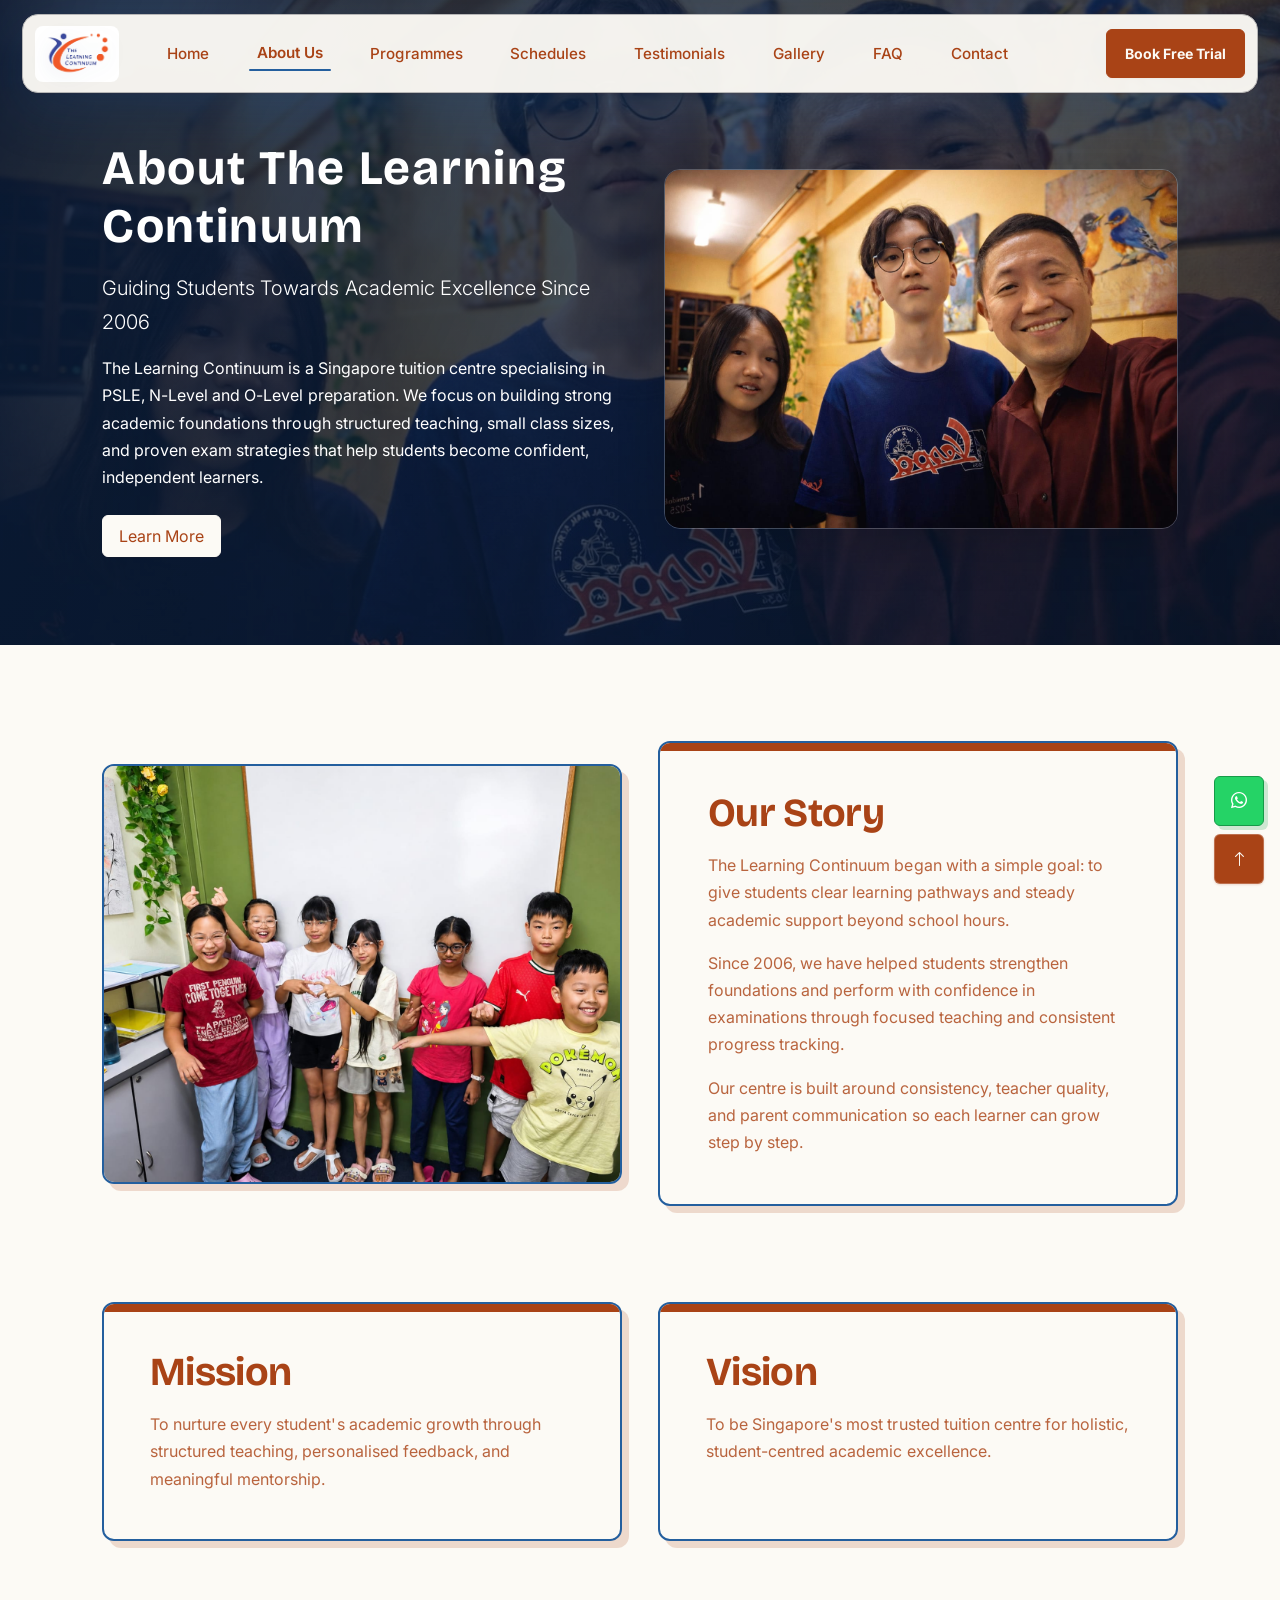
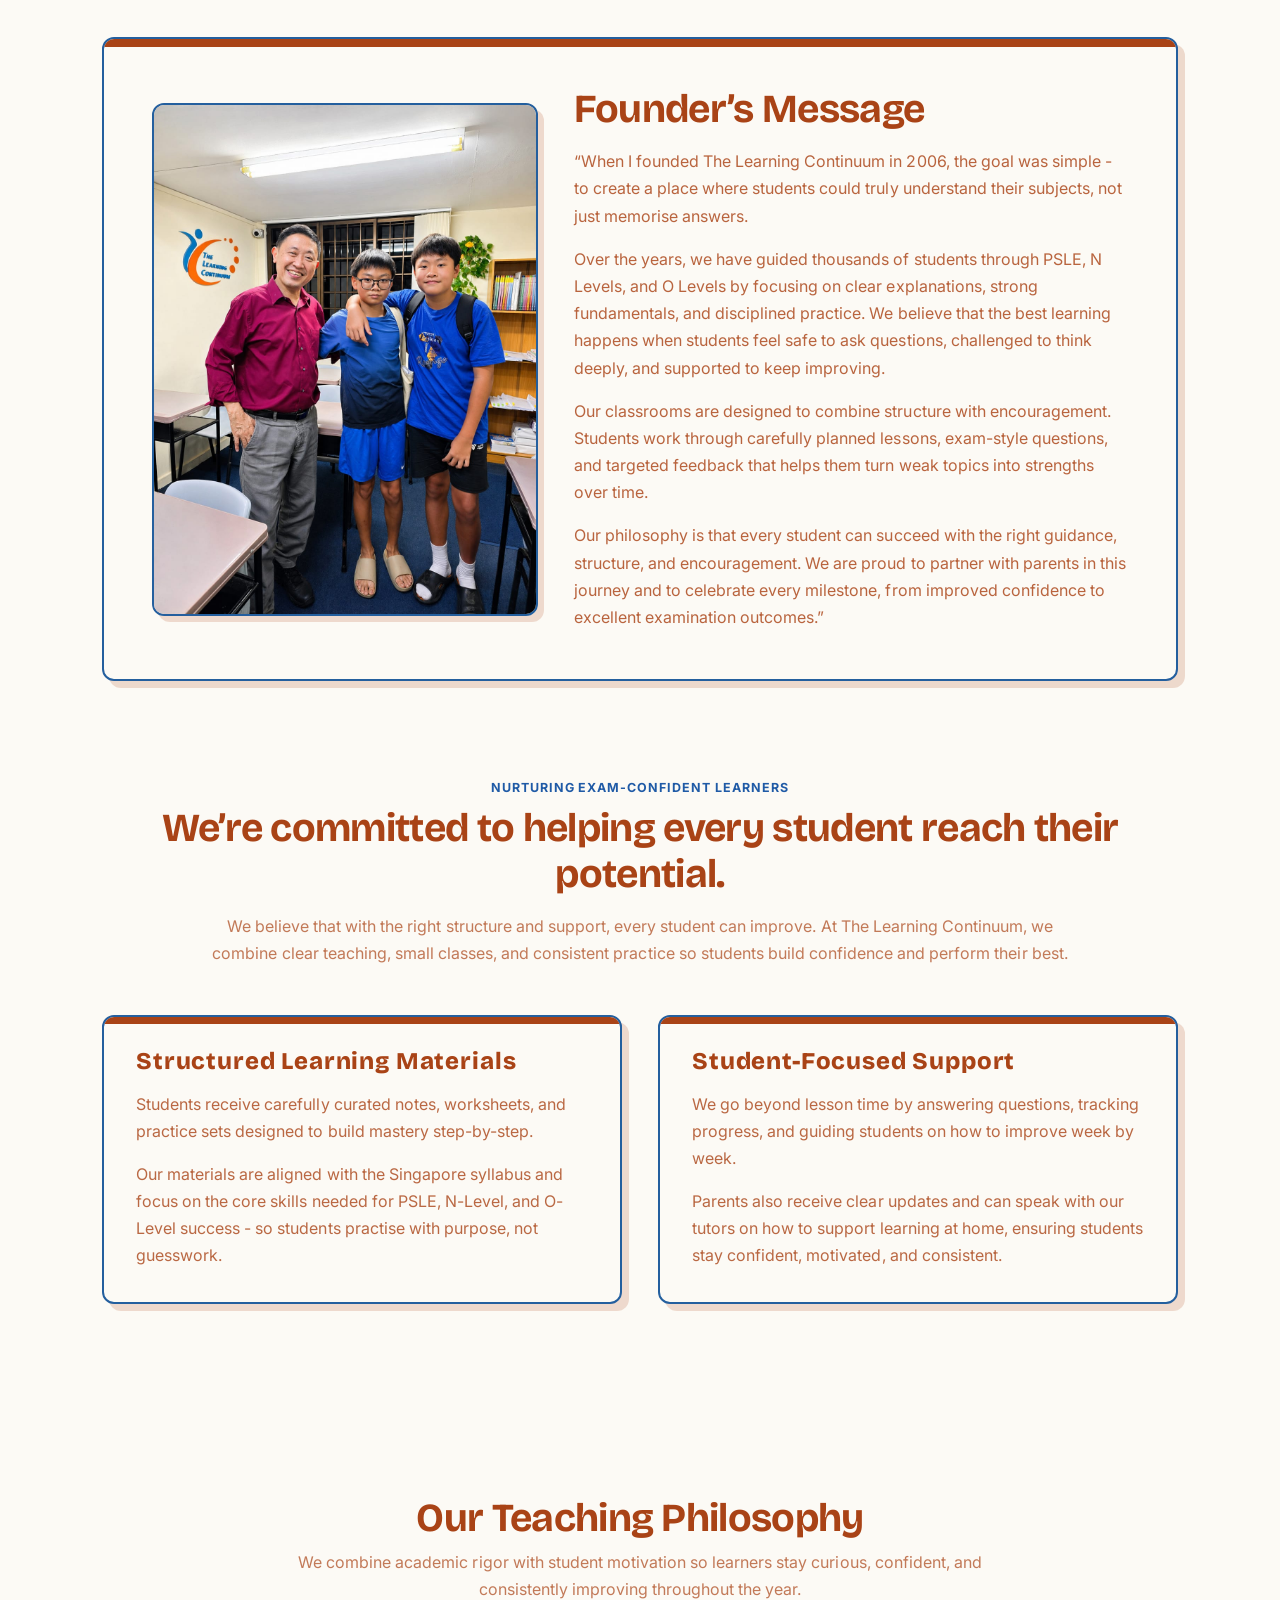
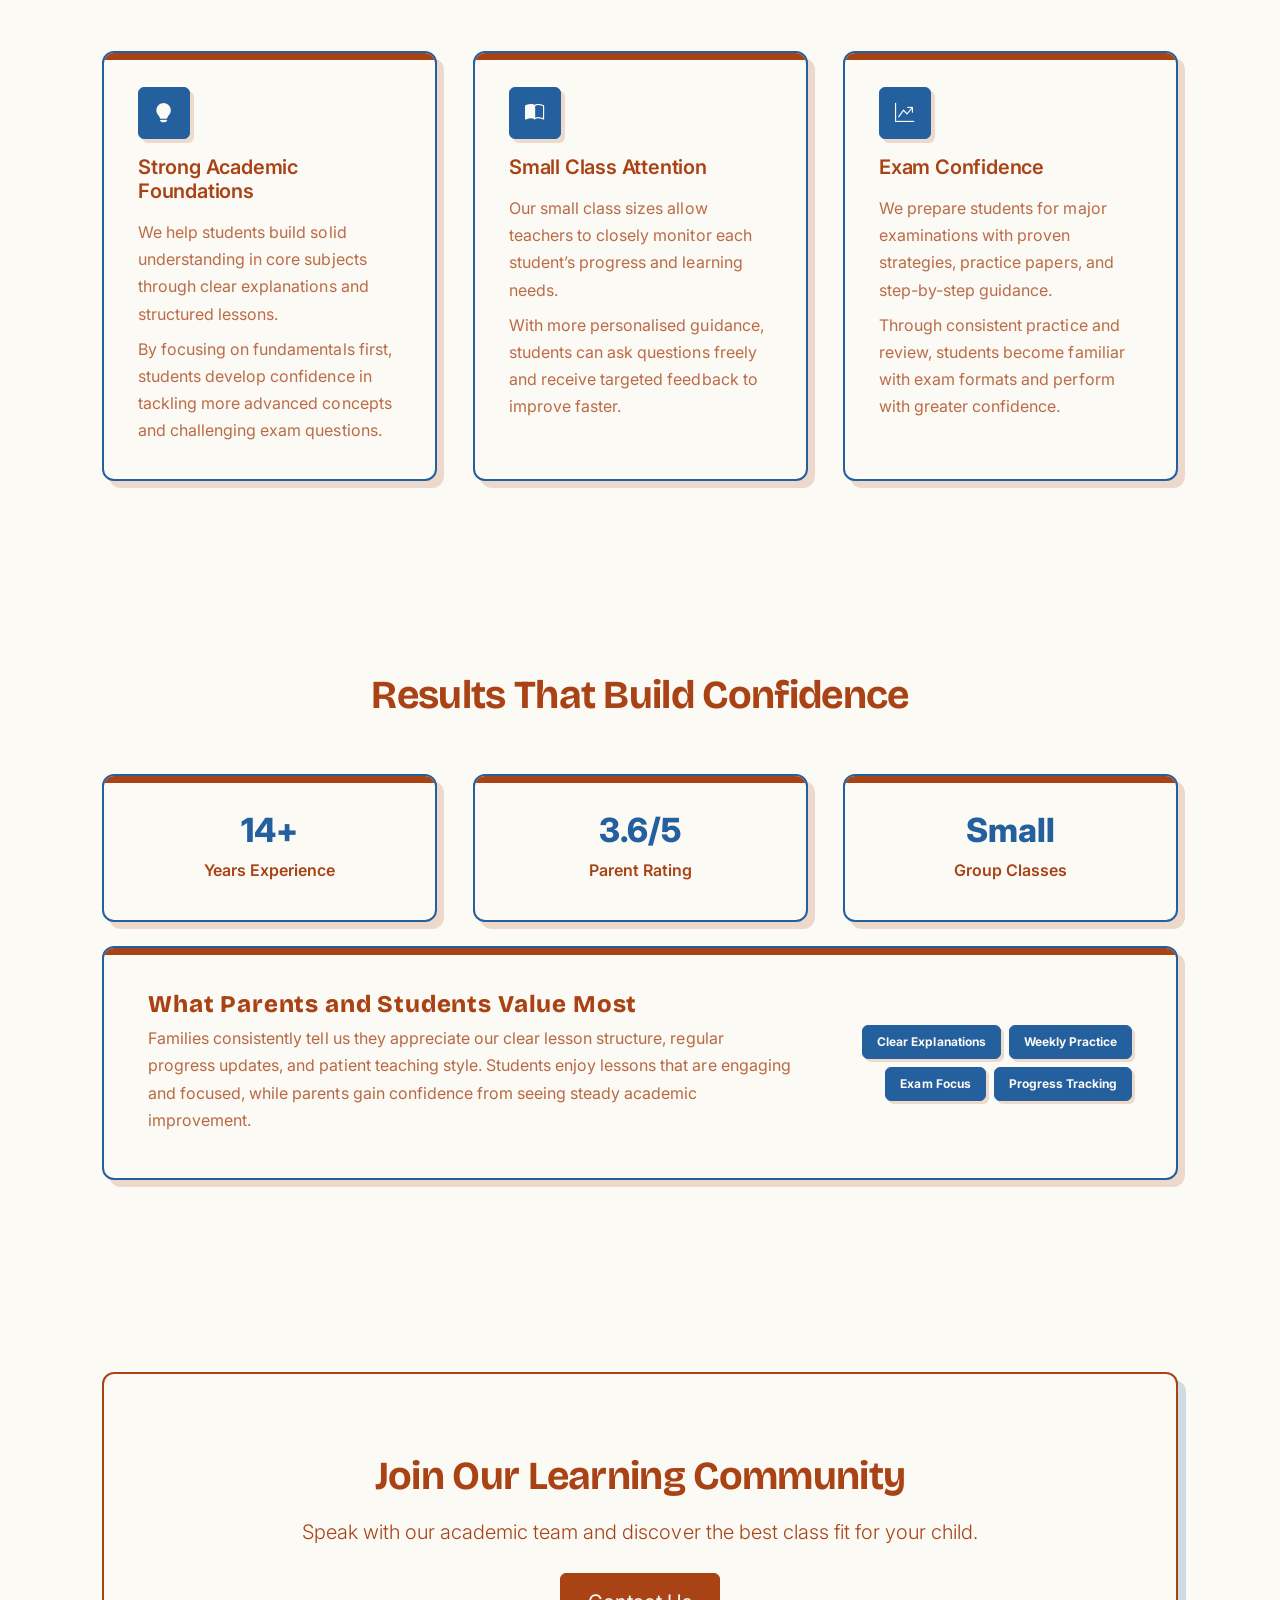
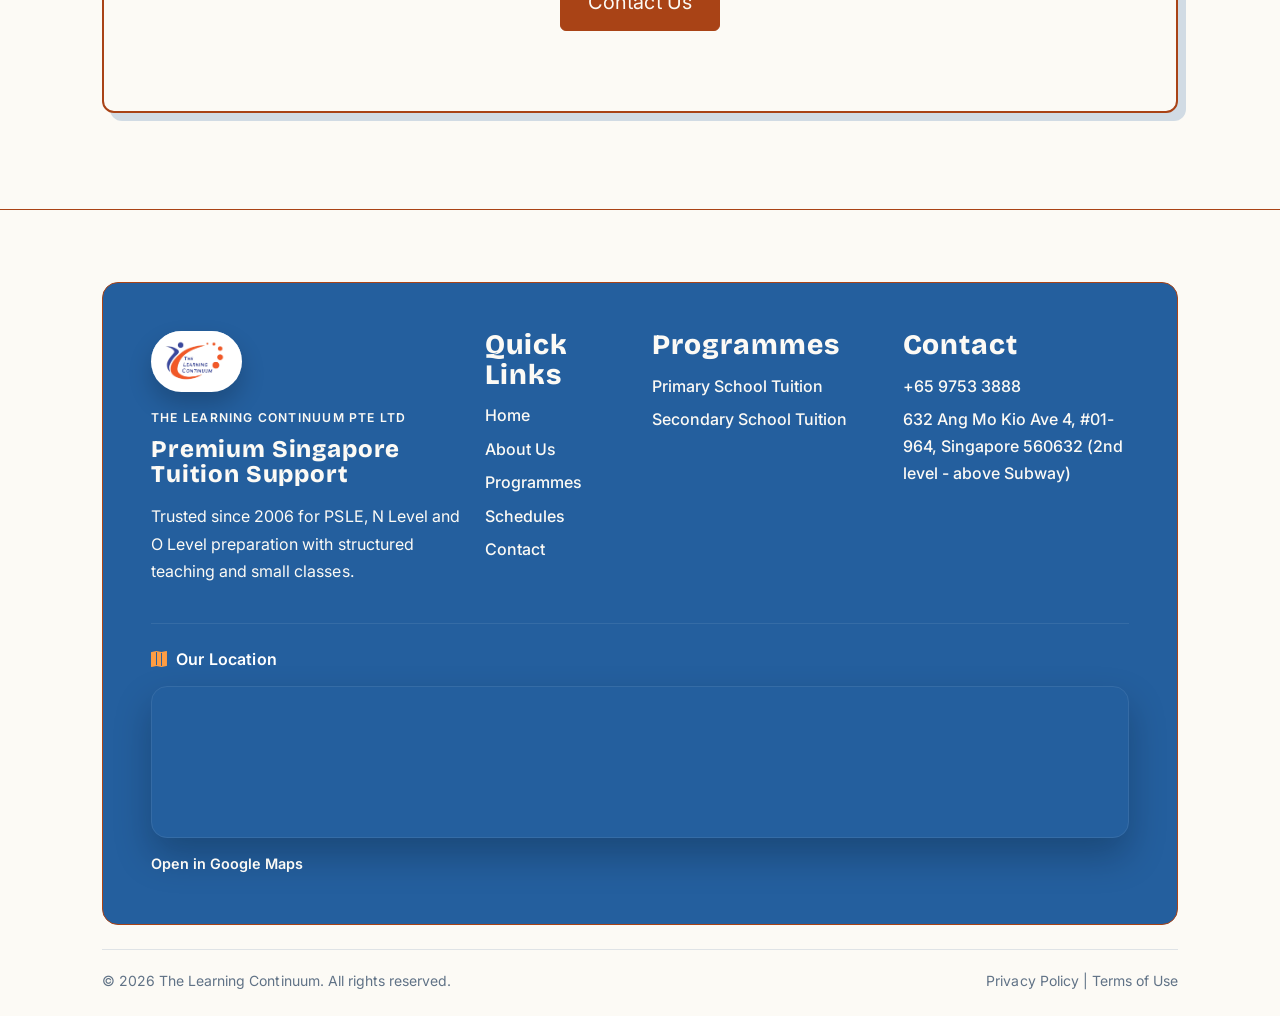
==== commit 13f65496: "Redesignn" ====
--- a/about.html
+++ b/about.html
@@ -302,9 +302,6 @@
       <div class="container">
         <div class="row g-4 g-lg-5 align-items-center">
           <div class="col-lg-6 text-white">
-            <span class="badge hero-badge rounded-pill mb-3"
-              >Established Since 2006</span
-            >
             <h1 class="display-5 fw-bold mb-3 text-white">
               About The Learning Continuum
             </h1>
@@ -318,18 +315,6 @@
               class sizes, and proven exam strategies that help students become
               confident, independent learners.
             </p>
-            <div class="hero-fun-points mb-4">
-              <span class="hero-fun-pill"
-                ><i class="bi bi-stars me-1"></i>Engaging Lessons</span
-              >
-              <span class="hero-fun-pill"
-                ><i class="bi bi-people-fill me-1"></i>Small Class
-                Attention</span
-              >
-              <span class="hero-fun-pill"
-                ><i class="bi bi-trophy-fill me-1"></i>Exam Readiness</span
-              >
-            </div>
             <div>
               <a class="btn btn-light px-3 py-2" href="#our-story"
                 >Learn More</a
@@ -712,7 +697,7 @@
             <div class="col-lg-3">
               <h3 class="footer-grid-title">Contact</h3>
               <ul class="footer-link-list">
-                <li><a href="tel:+6597533888">Mr Lim: +65 9753 3888</a></li>
+                <li><a href="tel:+6597533888">+65 9753 3888</a></li>
                 <li>
                   <a
                     href="https://maps.google.com/?q=632+Ang+Mo+Kio+Ave+4,+%2301-964,+Singapore+560632"
--- a/assets/css/redesign.css
+++ b/assets/css/redesign.css
@@ -36,6 +36,10 @@
   background: var(--color-cream-paper);
   font-family: var(--font-inter);
 }
+.scroll-progress {
+  background: linear-gradient(90deg, var(--color-accent-blue) 0%, #3f7fbd 50%, var(--color-forest-ink) 100%) !important;
+  box-shadow: 0 0 10px rgba(36, 95, 158, .24) !important;
+}
 ::selection { color: var(--color-cream-paper); background: var(--color-accent-blue); }
 .container { width: min(100%, var(--page-max)); padding-inline: clamp(16px, 3vw, 32px); }
 .section-space { padding-block: clamp(64px, 8vw, 96px); }
@@ -203,6 +207,10 @@
 .gallery-item { margin-bottom: clamp(16px, 2vw, 24px); overflow: hidden; border: 1px solid var(--color-forest-ink); border-radius: var(--radius-card); box-shadow: none; }
 .gallery-item img { transition: transform .65s var(--ease-studio); }
 .gallery-item:hover img { transform: scale(1.035); }
+.gallery-card {
+  cursor: default !important;
+  pointer-events: none;
+}
 
 /* Reviews and data */
 .testimonials-google-section h2, .testimonials-google-section h3, .testimonials-google-section p { color: var(--color-forest-ink); }
@@ -883,3 +891,117 @@
   }
   .student-journey-card .badge { width: 100%; justify-content: center; }
 }
+
+/* Contact cards and enquiry form — unified current theme */
+.contact-info-card,
+.contact-form-shell {
+  position: relative;
+  overflow: hidden;
+  color: var(--color-forest-ink) !important;
+  background: var(--color-cream-paper) !important;
+  border: 2px solid var(--color-accent-blue) !important;
+  border-radius: var(--radius-card) !important;
+  box-shadow: 7px 7px 0 rgba(169, 67, 22, .18) !important;
+  transition: transform .3s var(--ease-studio), box-shadow .3s ease !important;
+}
+.contact-info-card {
+  min-height: 100%;
+  padding: clamp(26px, 3vw, 34px) !important;
+}
+.contact-info-card::before,
+.contact-form-shell::before {
+  content: "";
+  position: absolute;
+  inset: 0 0 auto;
+  height: 7px;
+  background: var(--color-forest-ink) !important;
+}
+.contact-info-card::after,
+.contact-form-shell::after { content: none !important; }
+.contact-info-card:hover {
+  transform: translate(-4px, -4px);
+  box-shadow: 10px 10px 0 rgba(169, 67, 22, .24) !important;
+}
+.contact-info-card h2,
+.contact-info-card p,
+.contact-info-card a {
+  color: var(--color-forest-ink) !important;
+}
+.contact-info-icon {
+  width: 50px !important;
+  height: 50px !important;
+  display: grid;
+  place-items: center;
+  color: #ffffff !important;
+  background: var(--color-accent-blue) !important;
+  border: 1px solid var(--color-accent-blue) !important;
+  border-radius: var(--radius-button) !important;
+  box-shadow: 4px 4px 0 rgba(169, 67, 22, .18);
+}
+.contact-info-icon i { color: #ffffff !important; }
+
+.contact-enquiry-section {
+  background: var(--color-cream-paper) !important;
+}
+.contact-form-shell {
+  padding: clamp(28px, 5vw, 52px) !important;
+}
+.contact-form-shell h2 {
+  color: var(--color-forest-ink) !important;
+}
+.contact-form-shell .programmes-subtitle {
+  color: rgba(169, 67, 22, .76) !important;
+}
+#enquiry-form .form-label {
+  color: var(--color-forest-ink) !important;
+}
+#enquiry-form .form-control,
+#enquiry-form .form-select {
+  min-height: 54px;
+  padding: 12px 14px;
+  color: var(--color-forest-ink) !important;
+  background: var(--color-cream-paper) !important;
+  border: 2px solid rgba(36, 95, 158, .52) !important;
+  border-radius: var(--radius-button) !important;
+  box-shadow: none !important;
+}
+#enquiry-form .form-control:focus,
+#enquiry-form .form-select:focus {
+  border-color: var(--color-accent-blue) !important;
+  box-shadow: 4px 4px 0 rgba(169, 67, 22, .2) !important;
+}
+#enquiry-form textarea.form-control {
+  min-height: 160px;
+}
+#enquiry-form .btn-primary {
+  color: var(--color-cream-paper) !important;
+  background: var(--color-accent-blue) !important;
+  border: 1px solid var(--color-accent-blue) !important;
+}
+#enquiry-form .btn-primary:hover,
+#enquiry-form .btn-primary:focus-visible {
+  box-shadow: 3px 3px 0 var(--color-forest-ink) !important;
+}
+
+/* Floating WhatsApp: official green box with white mark. */
+.floating-whatsapp {
+  color: #ffffff !important;
+  background: #25d366 !important;
+  border: 1px solid #169a48 !important;
+  box-shadow: 4px 4px 0 rgba(22, 154, 72, .2) !important;
+}
+.floating-whatsapp i { color: #ffffff !important; }
+.floating-whatsapp:hover,
+.floating-whatsapp:focus {
+  color: #ffffff !important;
+  background: #1fbd5b !important;
+  box-shadow: 5px 5px 0 rgba(22, 154, 72, .25) !important;
+}
+
+@media (max-width: 767.98px) {
+  .contact-info-card,
+  .contact-form-shell {
+    box-shadow: 4px 4px 0 rgba(169, 67, 22, .18) !important;
+  }
+  .contact-form-shell { padding: 28px 20px !important; }
+}
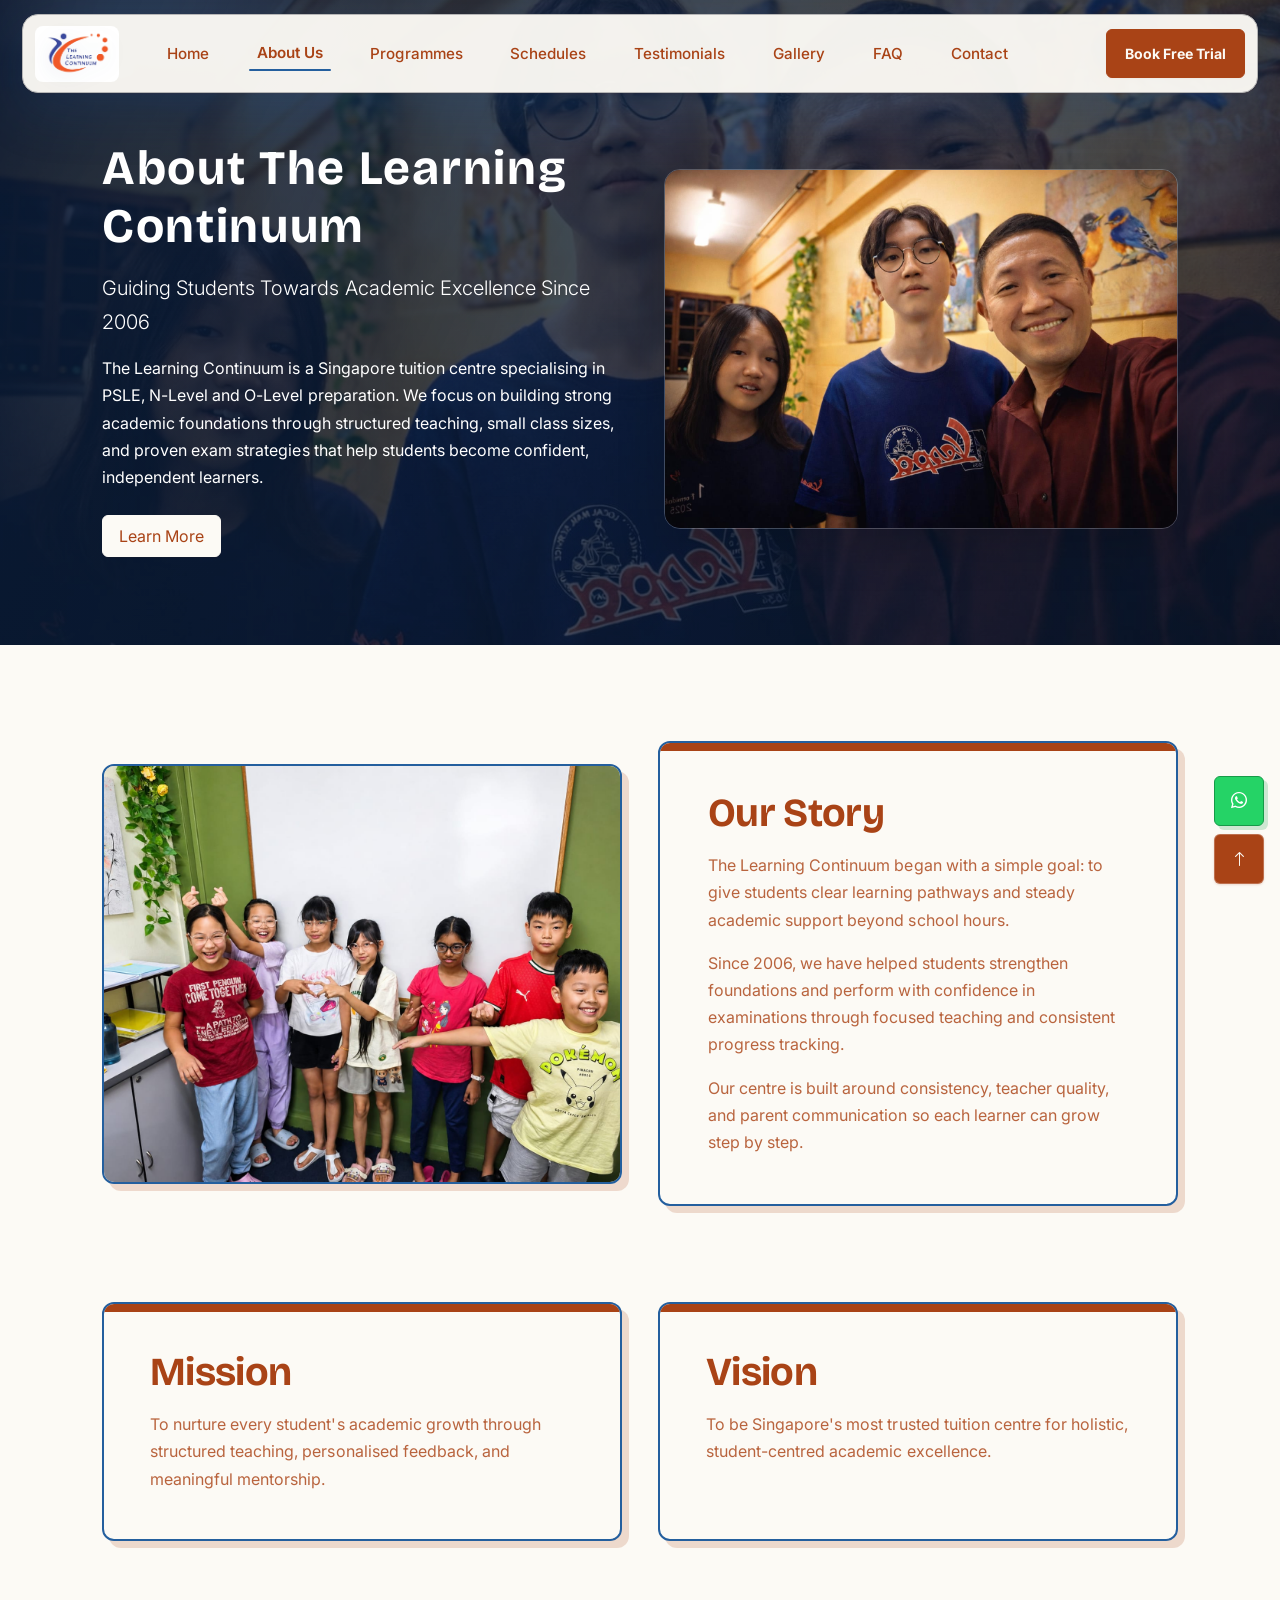
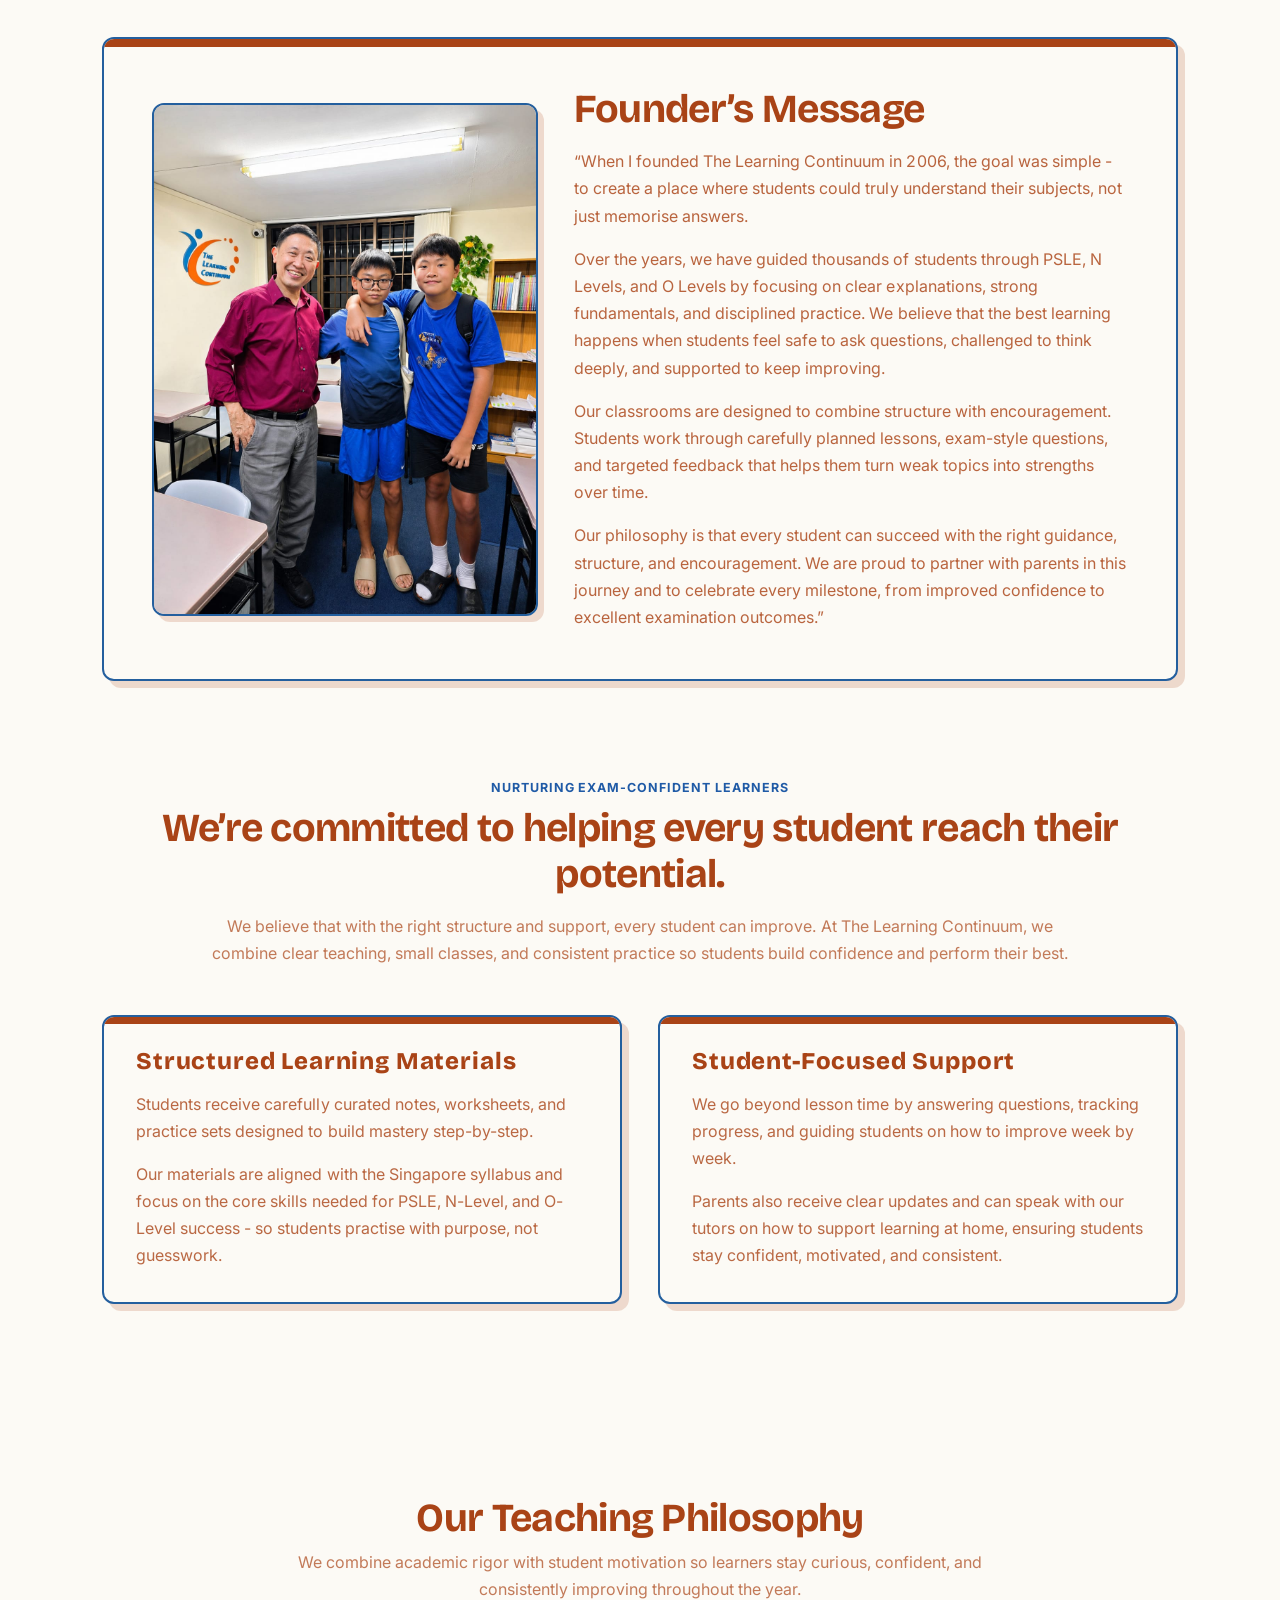
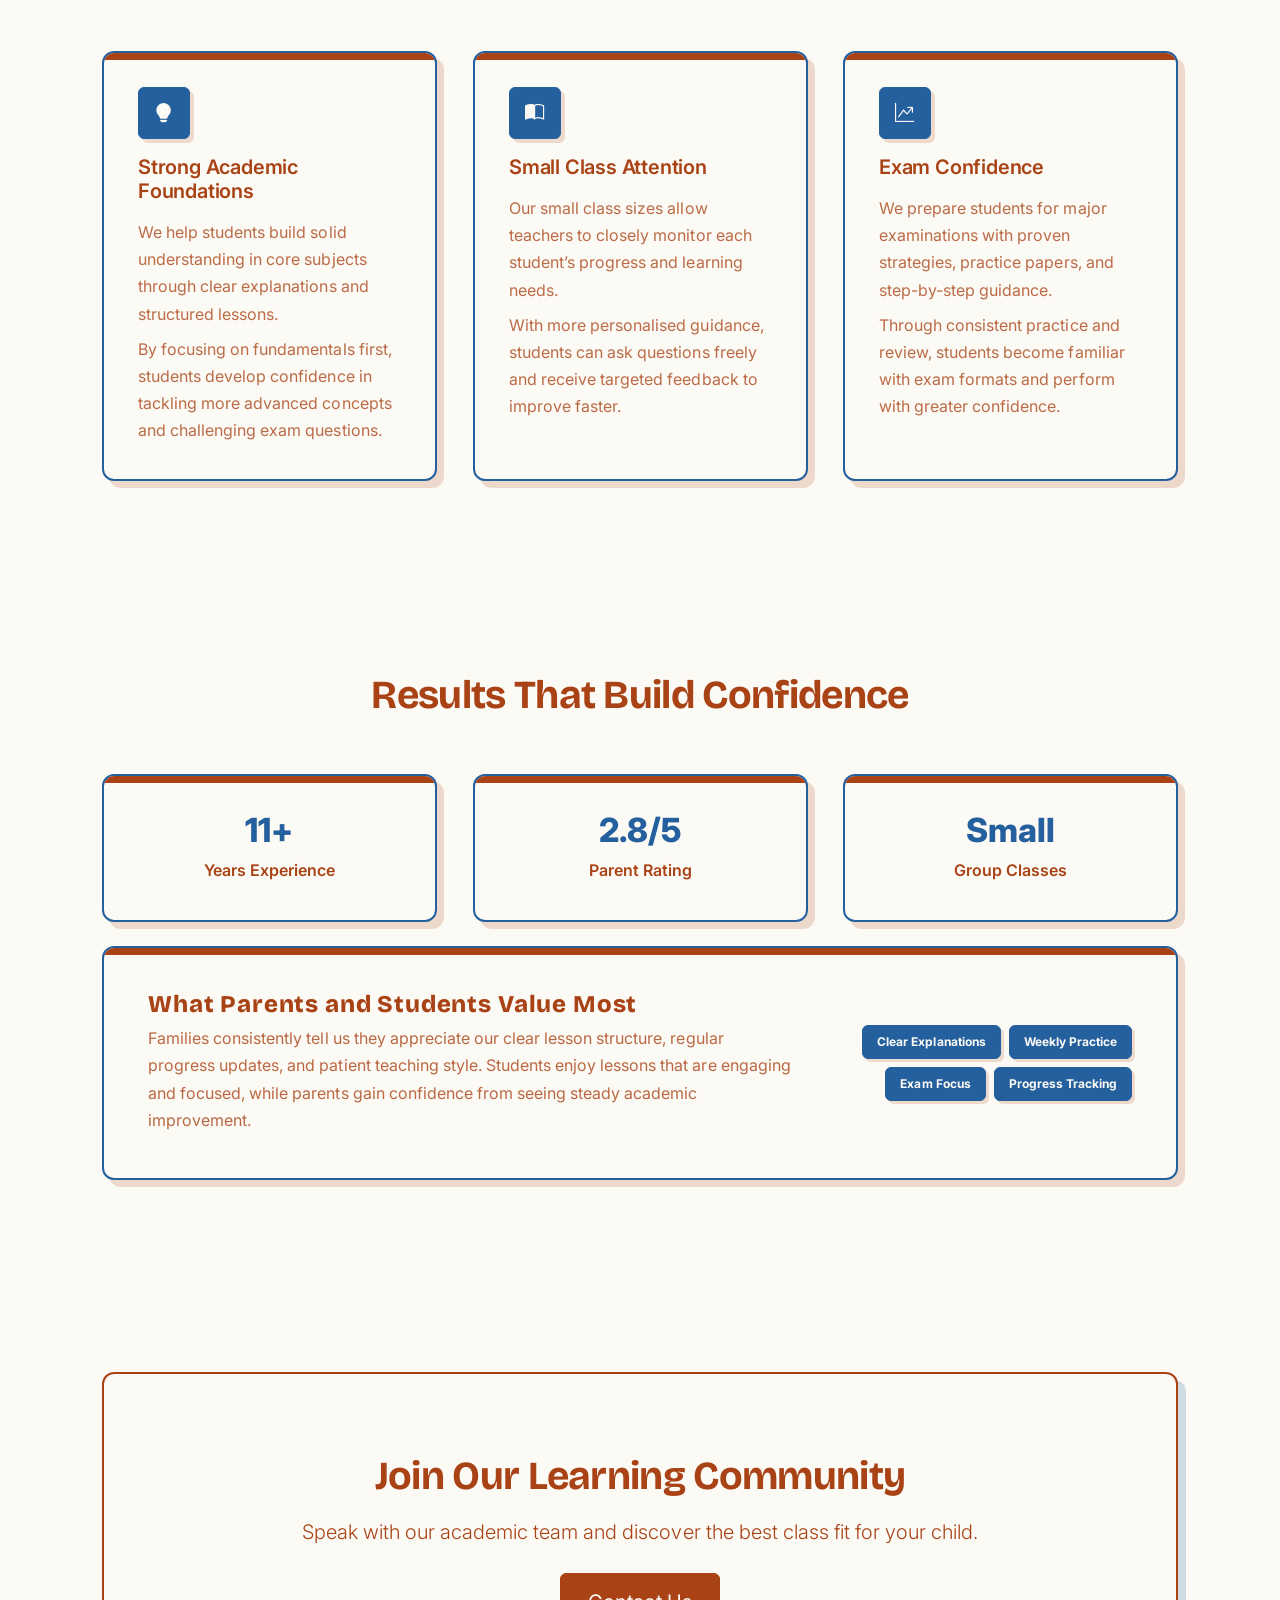
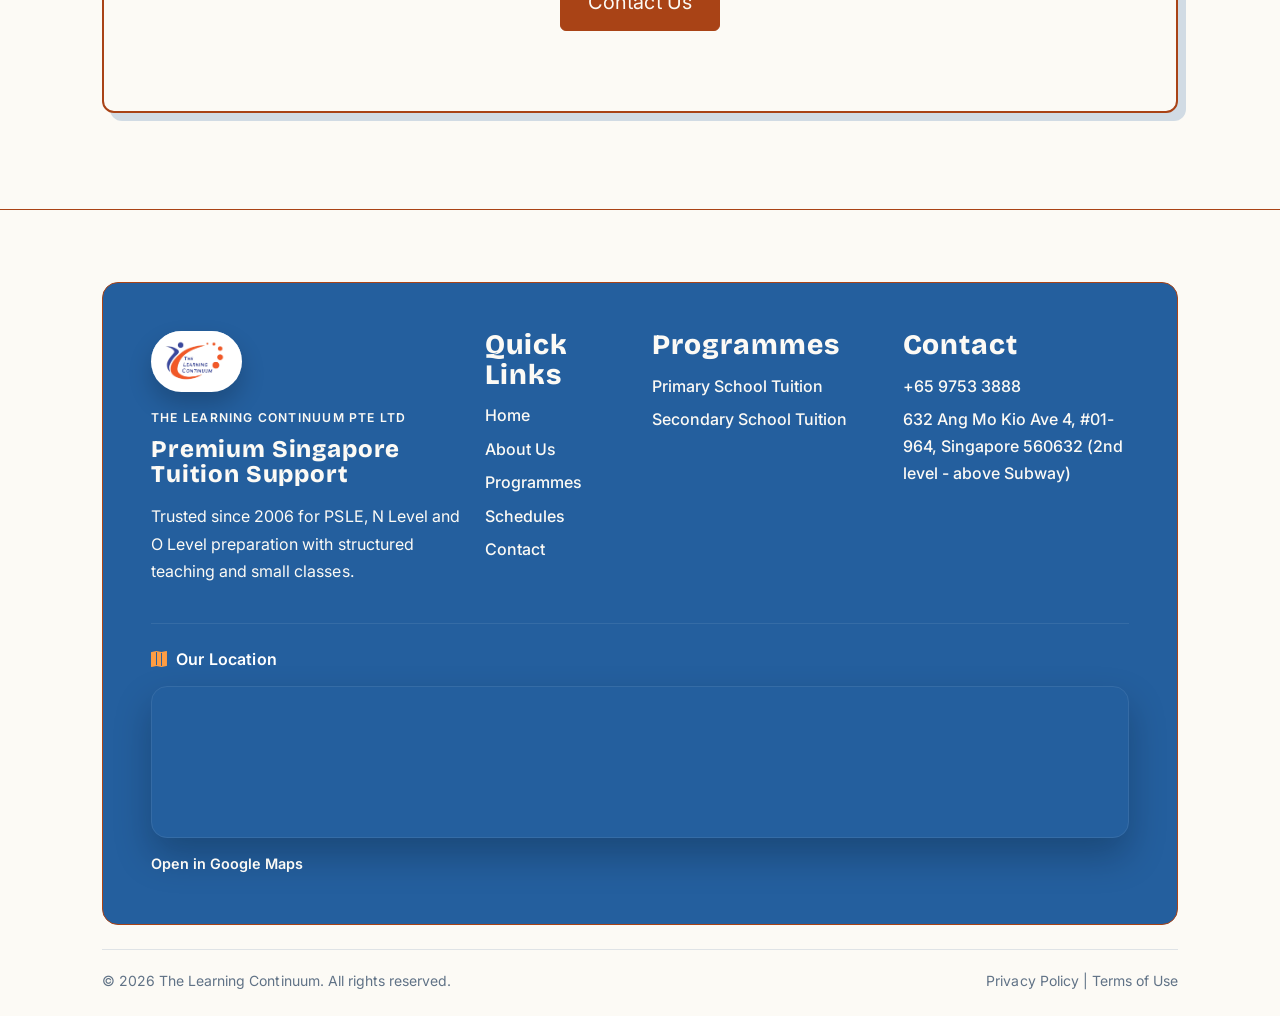
==== commit 15d90668: "fix the location" ====
--- a/about.html
+++ b/about.html
@@ -700,7 +700,7 @@
                 <li><a href="tel:+6597533888">+65 9753 3888</a></li>
                 <li>
                   <a
-                    href="https://maps.google.com/?q=632+Ang+Mo+Kio+Ave+4,+%2301-964,+Singapore+560632"
+                    href="https://www.google.com/maps/place/The+Learning+Continuum+Pte+Ltd/@1.3799829,103.8414166,17z/data=!3m1!4b1!4m6!3m5!1s0x31da16c0f3f4d415:0x2fdaae7746f28bdd!8m2!3d1.3799829!4d103.8414166!16s%2Fg%2F1tcxg8xd?entry=ttu&amp;g_ep=EgoyMDI2MDcwOC4wIKXMDSoASAFQAw%3D%3D"
                     target="_blank"
                     rel="noopener noreferrer"
                     >632 Ang Mo Kio Ave 4, #01-964, Singapore 560632 (2nd level - above Subway)</a
@@ -719,7 +719,7 @@
                 <iframe
                   class="footer-map rounded-4"
                   title="The Learning Continuum location map"
-                  src="https://www.google.com/maps?q=632+Ang+Mo+Kio+Ave+4,+%2301-964,+Singapore+560632&z=17&output=embed"
+                  src="https://www.google.com/maps?q=The+Learning+Continuum+Pte+Ltd,+632+Ang+Mo+Kio+Ave+4,+%2301-964,+Singapore+560632&amp;z=17&amp;output=embed"
                   loading="lazy"
                   referrerpolicy="no-referrer-when-downgrade"
                   allowfullscreen
@@ -727,7 +727,7 @@
                 </iframe>
                 <a
                   class="footer-map-link"
-                  href="https://maps.google.com/?q=632+Ang+Mo+Kio+Ave+4,+%2301-964,+Singapore+560632"
+                  href="https://www.google.com/maps/place/The+Learning+Continuum+Pte+Ltd/@1.3799829,103.8414166,17z/data=!3m1!4b1!4m6!3m5!1s0x31da16c0f3f4d415:0x2fdaae7746f28bdd!8m2!3d1.3799829!4d103.8414166!16s%2Fg%2F1tcxg8xd?entry=ttu&amp;g_ep=EgoyMDI2MDcwOC4wIKXMDSoASAFQAw%3D%3D"
                   target="_blank"
                   rel="noopener noreferrer"
                   >Open in Google Maps</a
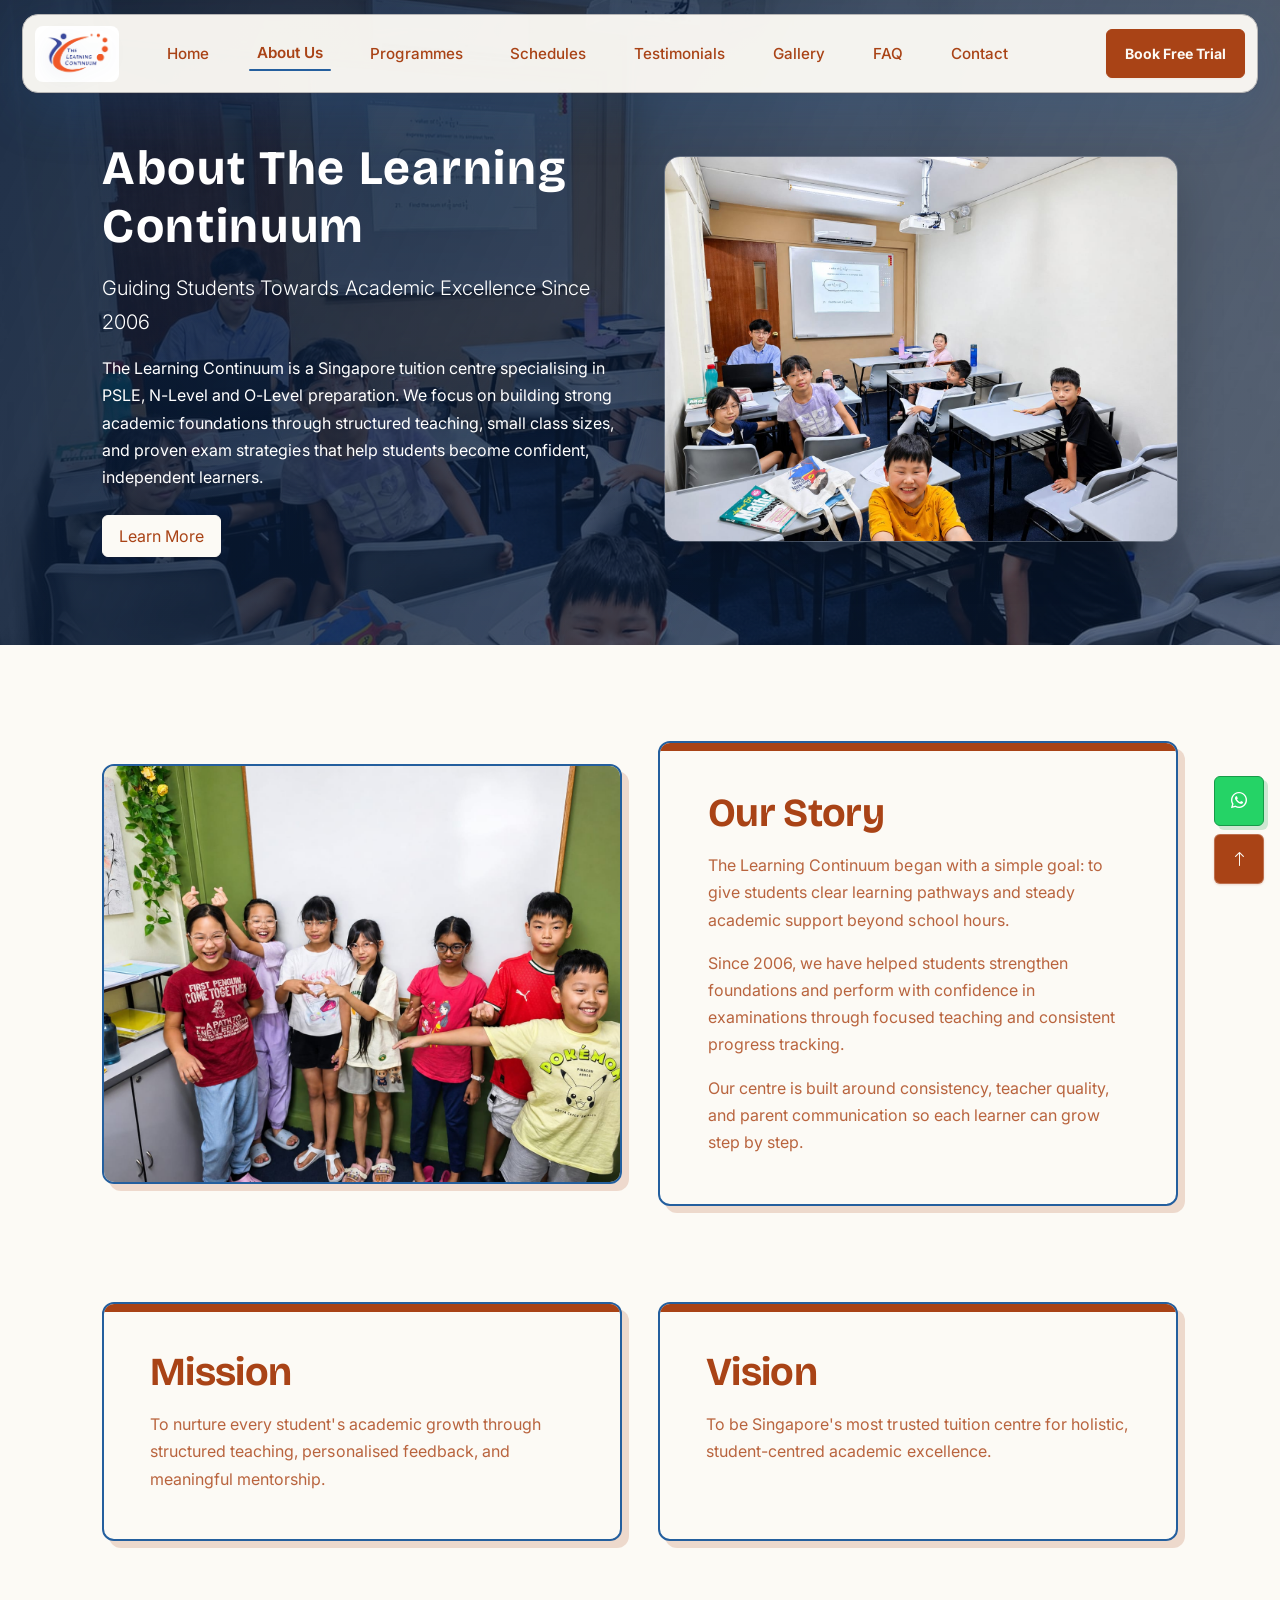
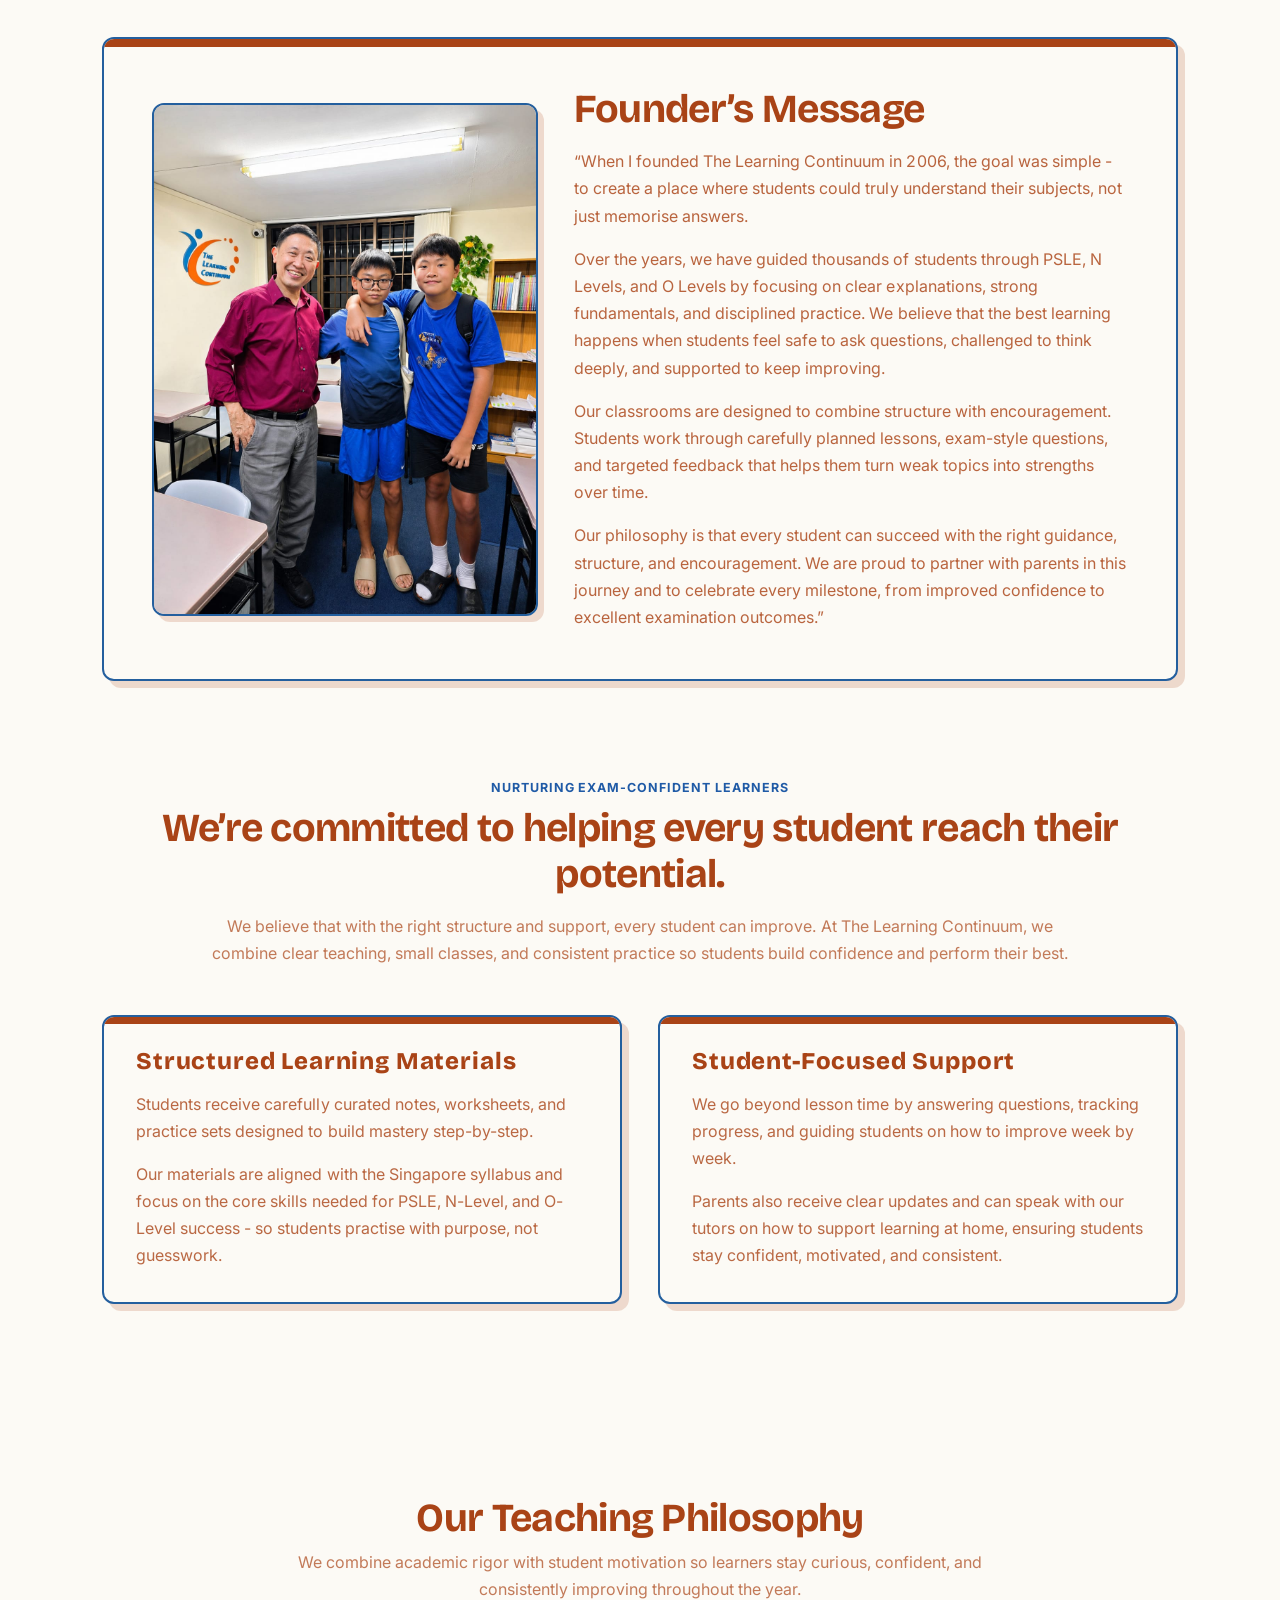
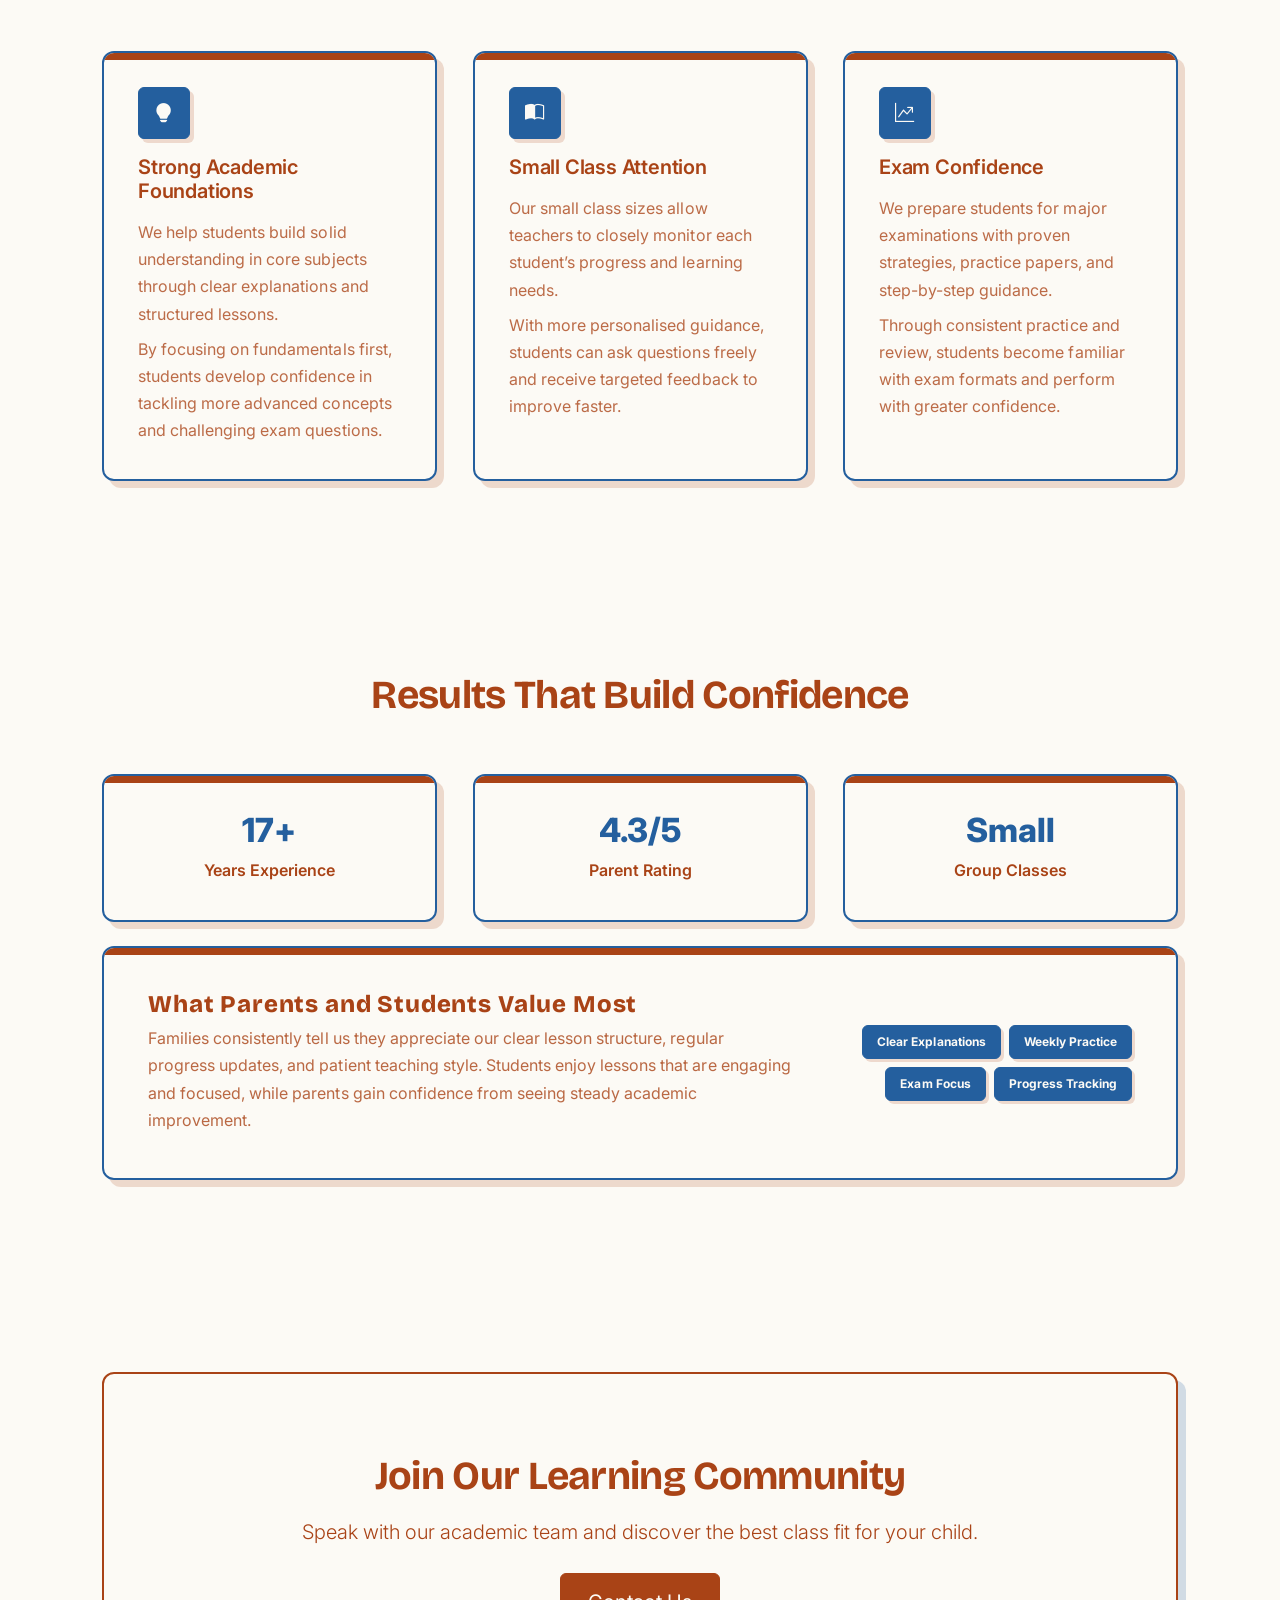
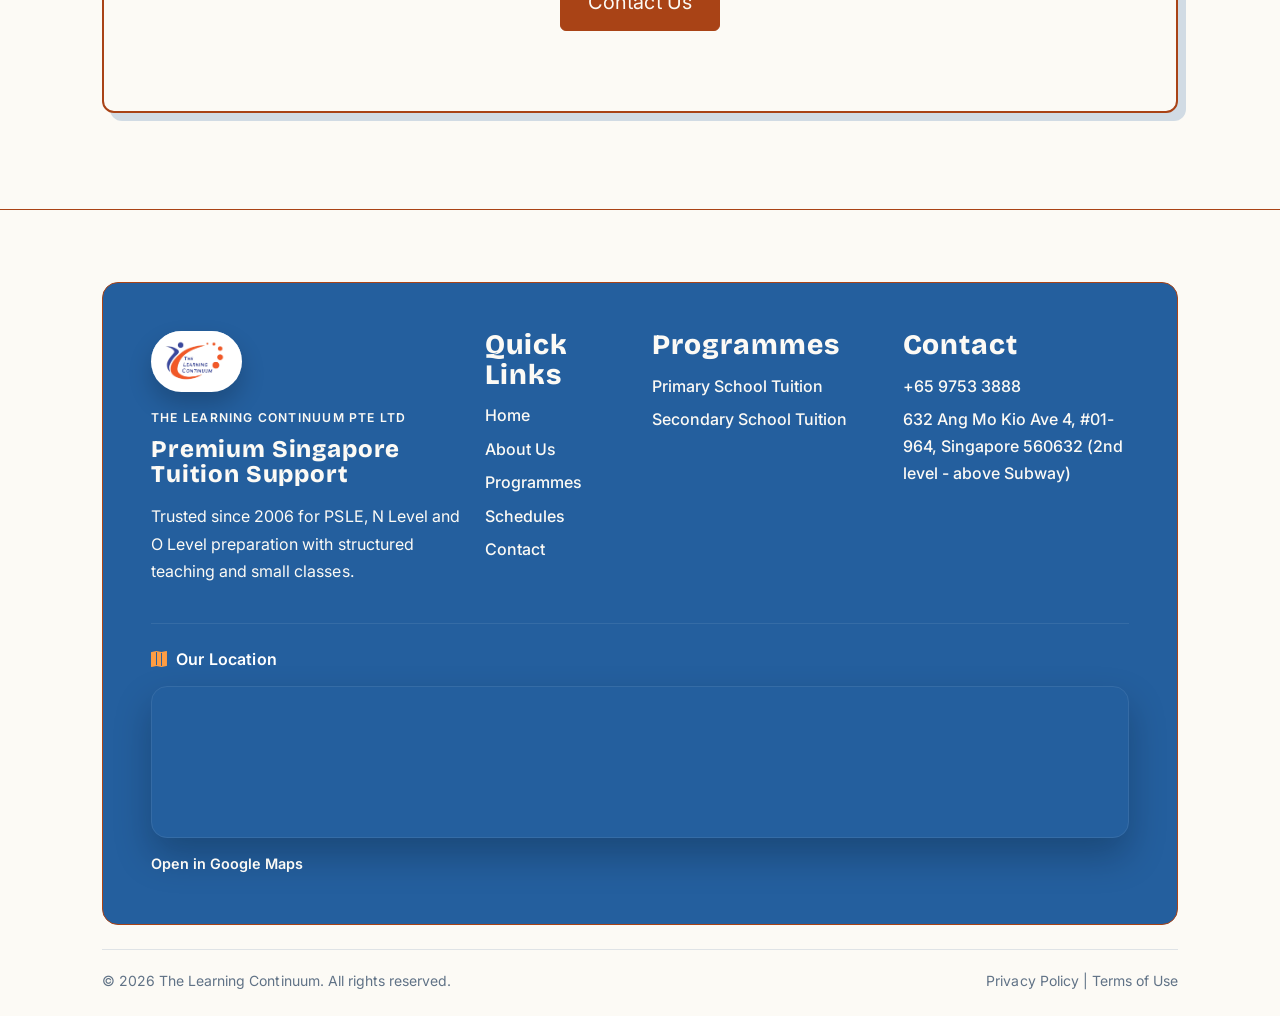
==== commit cffc18f6: "chnage new" ====
--- a/about.html
+++ b/about.html
@@ -47,7 +47,7 @@
         inset: 0;
         background:
           linear-gradient(115deg, rgba(9, 27, 54, 0.9), rgba(9, 27, 54, 0.62)),
-          url("assets/images/1.jpeg")
+          url("assets/images/2.jpeg")
             center/cover no-repeat;
         z-index: 0;
       }
@@ -323,8 +323,8 @@
           </div>
           <div class="col-lg-6 text-center">
             <img
-              src="assets/images/1.jpeg"
-              alt="Students at The Learning Continuum"
+              src="assets/images/2.jpeg"
+              alt="Students learning in class at The Learning Continuum"
               class="img-fluid rounded-4 shadow-lg about-hero-image"
             />
           </div>
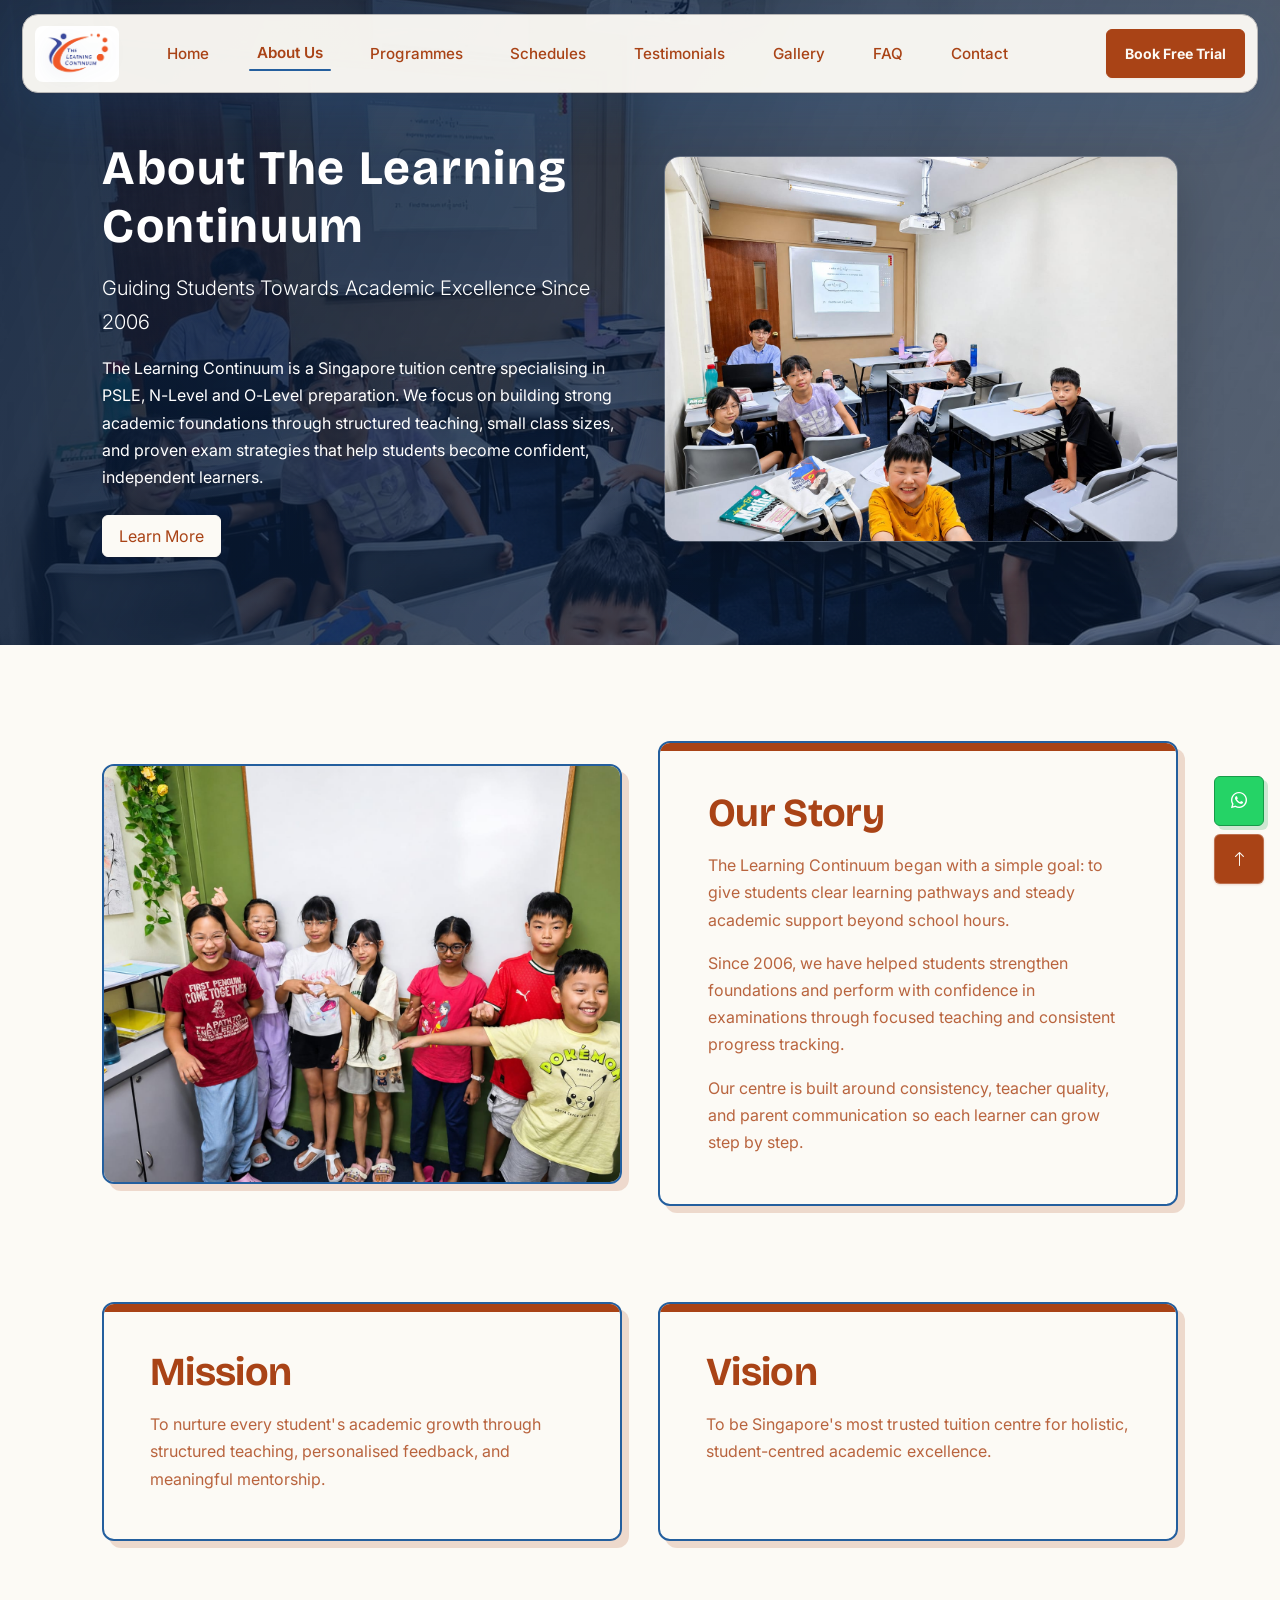
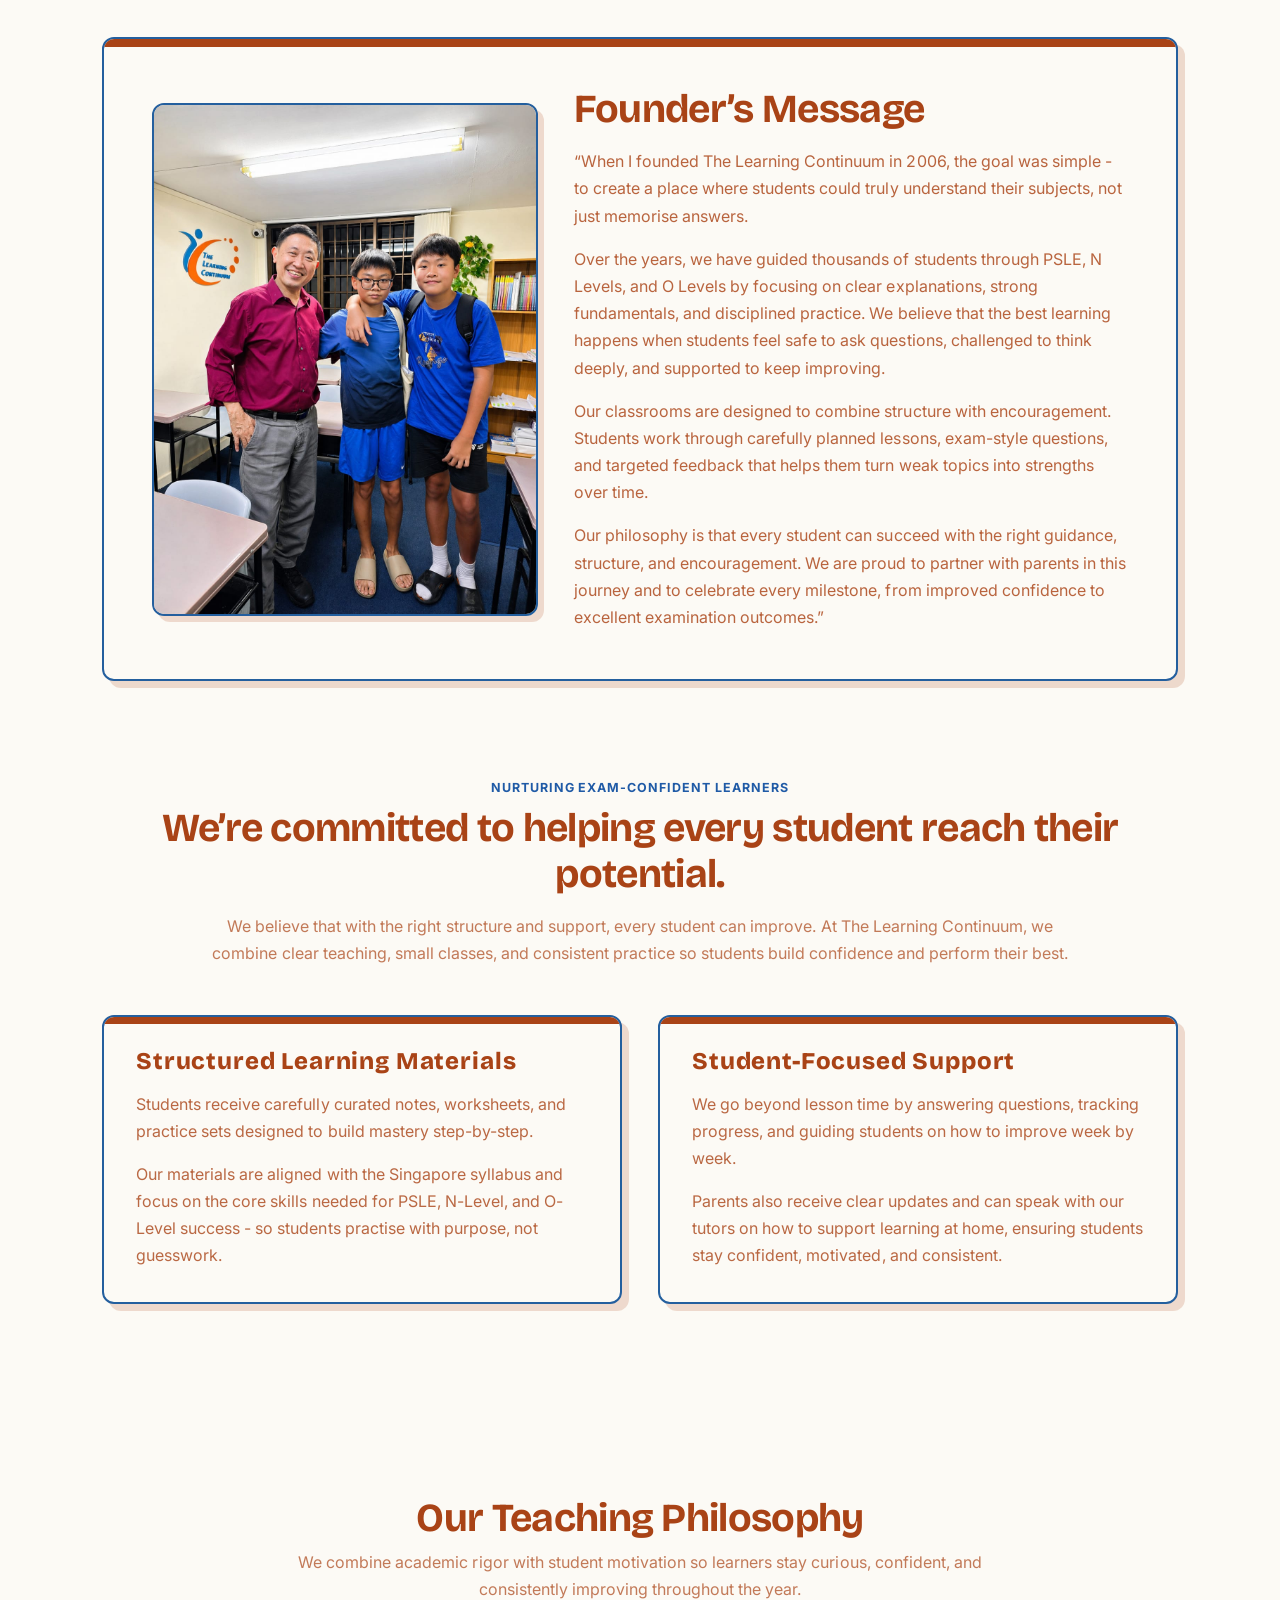
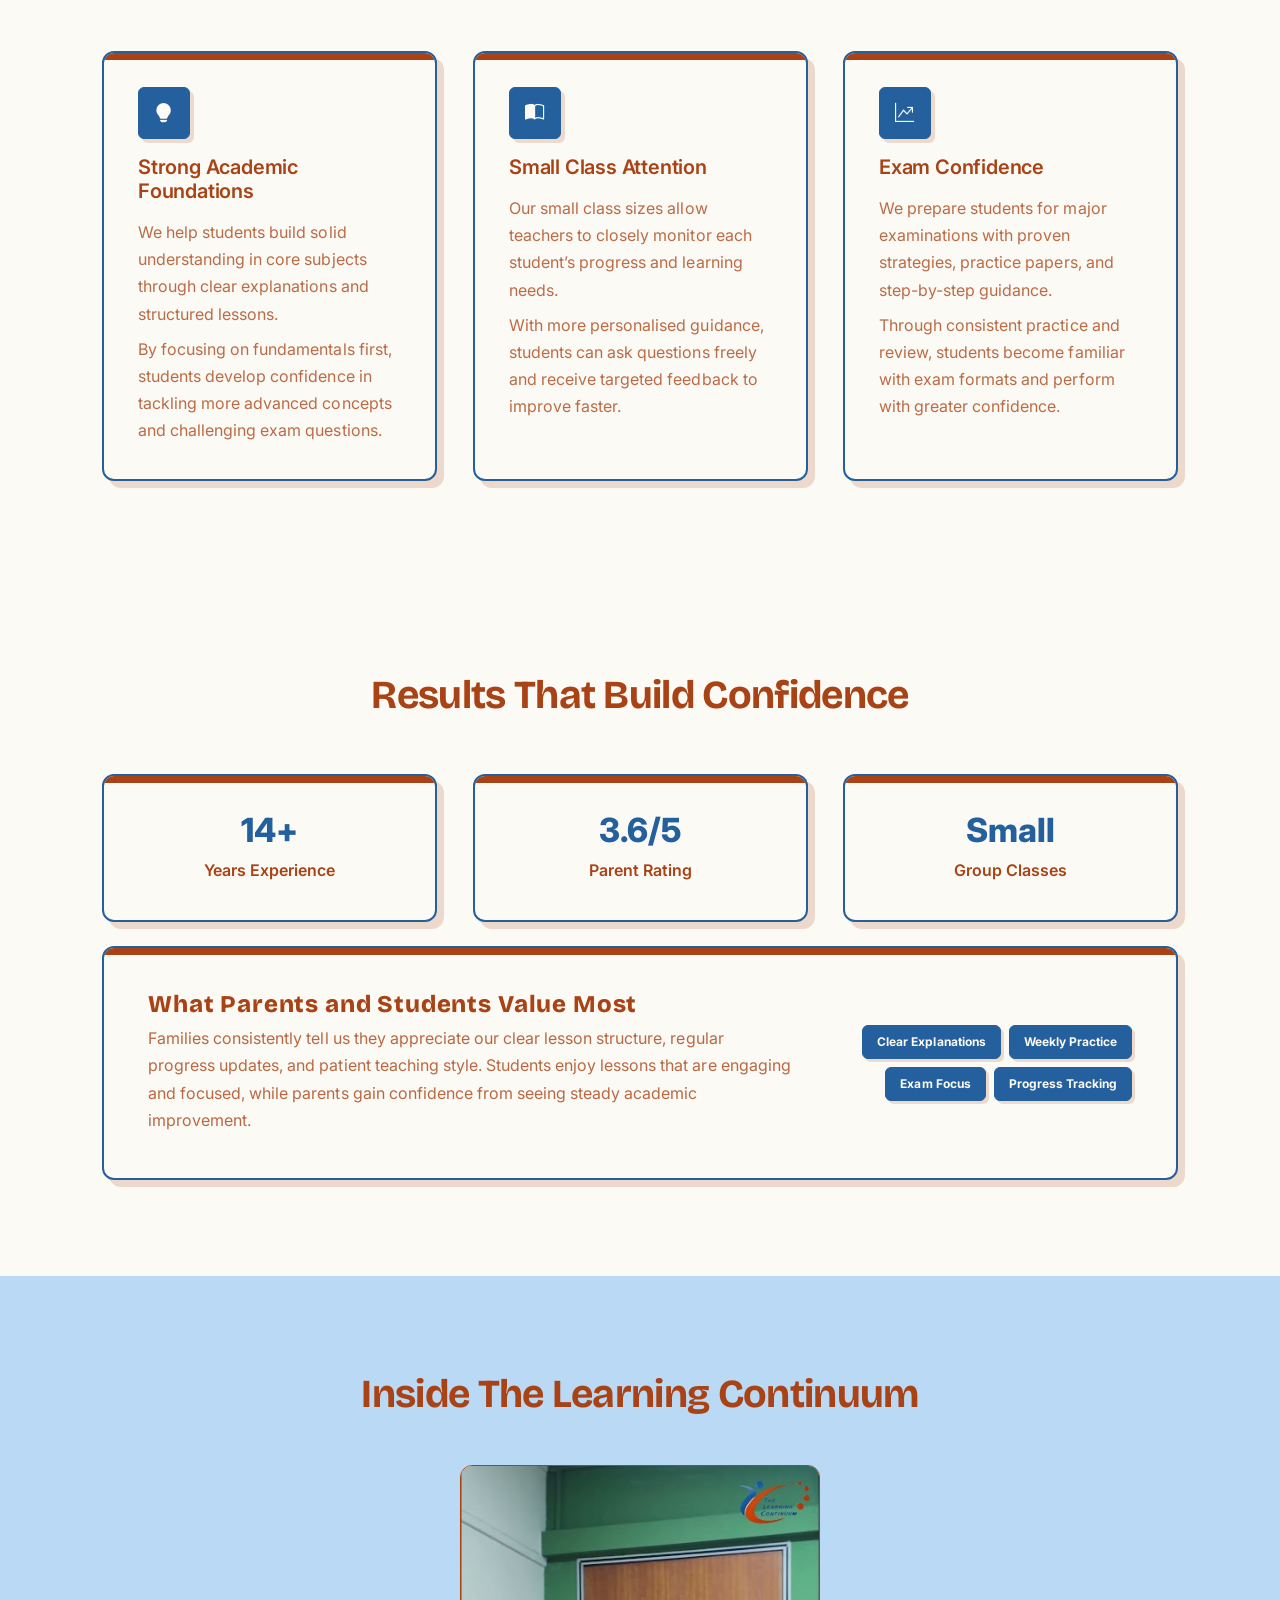
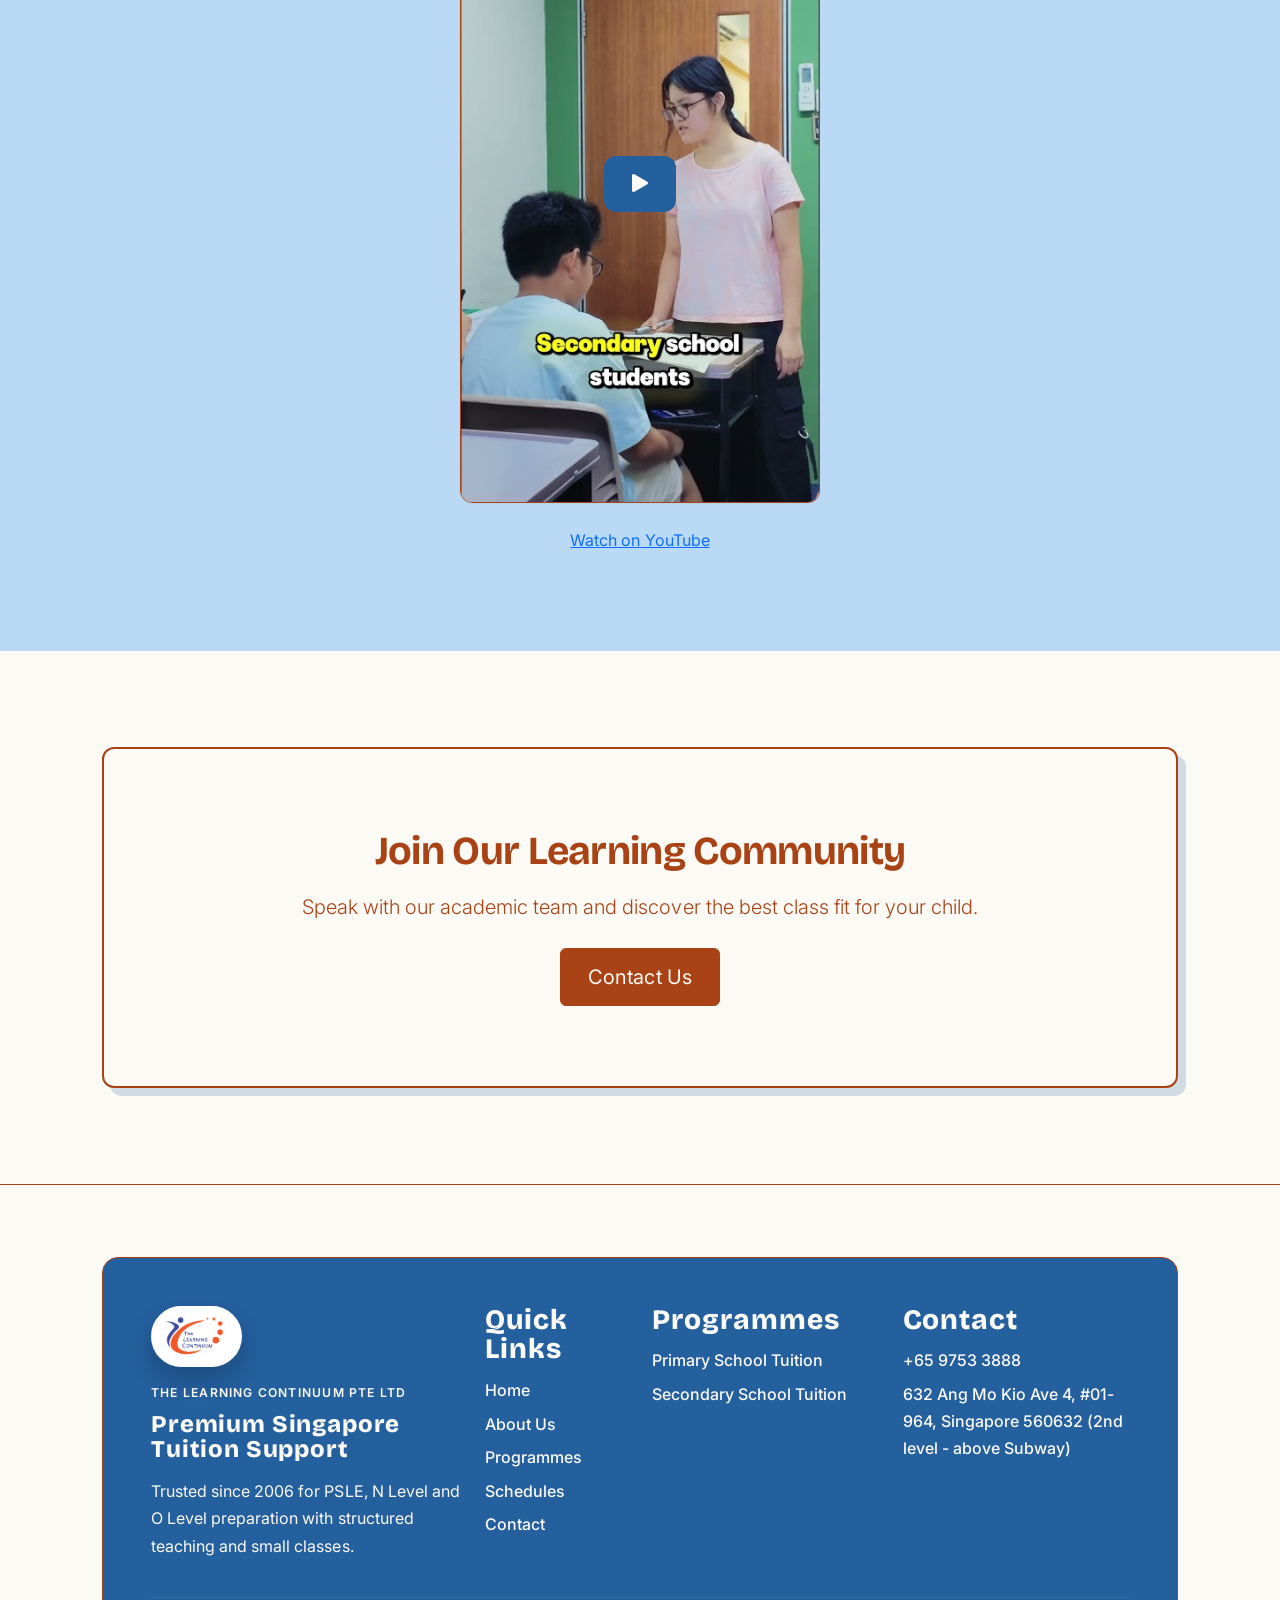
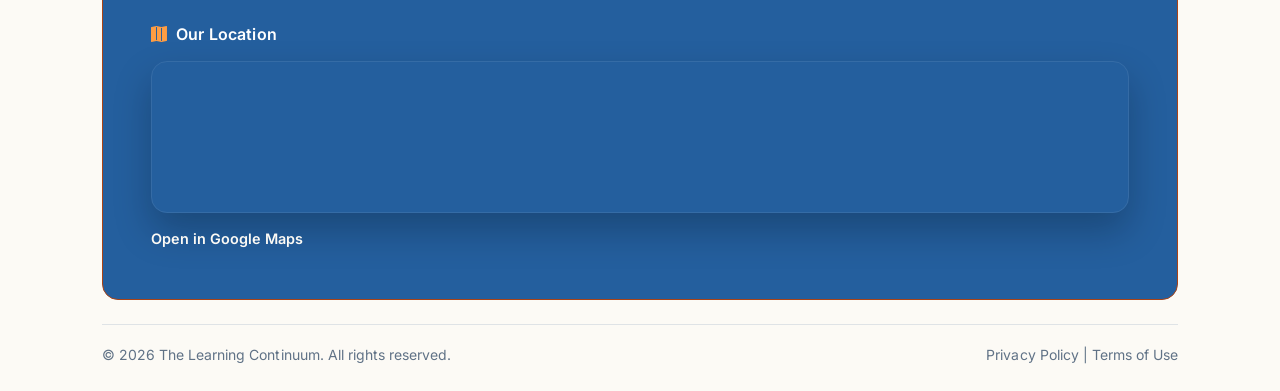
==== commit a9e8e9e1: "quick change" ====
--- a/about.html
+++ b/about.html
@@ -628,6 +628,8 @@
         </div>
       </div>
     </section>
+
+    <site-video-section></site-video-section>
 
     <!-- COMMUNITY CTA -->
     <section class="section-space bg-light px-3">
@@ -755,6 +757,7 @@
     ></script>
     <script src="https://scripts.sirv.com/sirvjs/v3/sirv.js"></script>
     <script src="assets/js/navbar.js"></script>
+    <script src="assets/js/video-section.js"></script>
     <script src="assets/js/home.js"></script>
     <script src="assets/js/site.js"></script>
     <script>
--- a/assets/css/redesign.css
+++ b/assets/css/redesign.css
@@ -212,6 +212,46 @@
   pointer-events: none;
 }
 
+/* Shared portrait video */
+site-video-section { display: block; }
+.video-section { background: var(--color-sticky-note-teal); }
+.video-frame {
+  display: block;
+  position: relative;
+  width: min(100%, 360px);
+  margin-inline: auto;
+  overflow: hidden;
+  background: var(--color-cream-paper);
+  border: 1px solid var(--color-forest-ink);
+  border-radius: var(--radius-card);
+  box-shadow: var(--shadow-subtle);
+}
+.video-frame img {
+  display: block;
+  width: 100%;
+  height: auto;
+  aspect-ratio: 9 / 16;
+  object-fit: cover;
+}
+.video-frame:focus-visible {
+  outline: 3px solid var(--color-accent-blue);
+  outline-offset: 4px;
+}
+.video-play {
+  position: absolute;
+  top: 50%;
+  left: 50%;
+  transform: translate(-50%, -50%);
+  display: grid;
+  place-items: center;
+  width: 72px;
+  height: 56px;
+  color: var(--color-cream-paper);
+  background: var(--color-accent-blue);
+  border-radius: var(--radius-card);
+  font-size: 2rem;
+}
+
 /* Reviews and data */
 .testimonials-google-section h2, .testimonials-google-section h3, .testimonials-google-section p { color: var(--color-forest-ink); }
 .reviews-track { gap: 20px; padding-block: 8px 24px; }
@@ -744,10 +784,8 @@
 #founders-message .about-section-card p {
   color: rgba(169, 67, 22, .82) !important;
 }
-#our-story .about-story-card:hover,
 .mv-card:hover,
-.mv-card:focus-within,
-#founders-message .about-section-card:hover {
+.mv-card:focus-within {
   transform: translate(-4px, -4px) !important;
   border-color: var(--color-accent-blue) !important;
   box-shadow: 10px 10px 0 rgba(169, 67, 22, .24) !important;
@@ -1005,3 +1043,188 @@
   }
   .contact-form-shell { padding: 28px 20px !important; }
 }
+
+/* Mobile responsive hardening */
+html,
+body {
+  max-width: 100%;
+  overflow-x: clip;
+}
+
+img,
+video,
+iframe,
+svg {
+  max-width: 100%;
+}
+
+main,
+section,
+header,
+footer,
+.container,
+.container-fluid,
+.row > * {
+  min-width: 0;
+}
+
+/* Preserve the full schedule and let phone users pan to Day and Time. */
+.schedule-scroll-hint {
+  display: inline-flex;
+  align-items: center;
+  gap: 0.5rem;
+  margin: 0 0 0.75rem;
+  color: var(--color-accent-blue);
+  font-size: 0.9rem;
+  font-weight: 700;
+}
+
+.schedule-card {
+  width: 100%;
+  max-width: 100%;
+}
+
+.schedule-card .table-responsive {
+  display: block;
+  width: 100%;
+  max-width: 100%;
+  overflow-x: auto !important;
+  overflow-y: hidden !important;
+  -webkit-overflow-scrolling: touch;
+  overscroll-behavior-inline: contain;
+  touch-action: pan-x pan-y;
+  scrollbar-width: thin;
+  scrollbar-color: var(--color-accent-blue) rgba(36, 95, 158, 0.12);
+}
+
+.schedule-card .table-responsive::-webkit-scrollbar {
+  height: 8px;
+}
+
+.schedule-card .table-responsive::-webkit-scrollbar-track {
+  background: rgba(36, 95, 158, 0.12);
+}
+
+.schedule-card .table-responsive::-webkit-scrollbar-thumb {
+  background: var(--color-accent-blue);
+  border-radius: 999px;
+}
+
+.schedule-card .schedule-table {
+  width: 100%;
+  min-width: 760px !important;
+  margin-bottom: 0;
+}
+
+.schedule-card .schedule-table th,
+.schedule-card .schedule-table td {
+  white-space: nowrap;
+}
+
+@media (max-width: 767.98px) {
+  .section-space {
+    padding-block: 52px;
+  }
+
+  .schedule-hero-shell h1,
+  .schedule-section-title,
+  .inner-hero h1 {
+    font-size: clamp(2rem, 10vw, 2.8rem) !important;
+    line-height: 1.08;
+    overflow-wrap: anywhere;
+  }
+
+  .schedule-hero-shell,
+  .inner-hero-shell {
+    width: 100%;
+    padding-inline: 18px;
+  }
+
+  .schedule-card .schedule-table th,
+  .schedule-card .schedule-table td {
+    padding: 12px 14px;
+    font-size: 0.95rem;
+  }
+
+  .floating-actions {
+    right: max(8px, env(safe-area-inset-right));
+    bottom: max(14px, env(safe-area-inset-bottom));
+    gap: 8px;
+  }
+
+  .floating-whatsapp,
+  .scroll-top-btn {
+    width: 44px;
+    height: 44px;
+  }
+
+  .footer-map {
+    width: 100%;
+    min-height: 220px;
+  }
+
+  .footer-bottom .d-flex {
+    align-items: flex-start !important;
+    flex-direction: column;
+    gap: 0.75rem;
+  }
+}
+
+@media (max-width: 575.98px) {
+  .container,
+  .container-fluid {
+    padding-right: 14px;
+    padding-left: 14px;
+  }
+
+  .site-footer-extended .footer-contact-shell {
+    padding: 26px 20px !important;
+  }
+
+  .site-footer-extended .footer-contact-shell > .row:first-child > [class*="col-"] {
+    flex: 0 0 100%;
+    width: 100%;
+    max-width: 100%;
+  }
+
+  .site-footer-extended .footer-contact-shell > .row:first-child {
+    row-gap: 1.75rem;
+  }
+
+  .site-footer-extended .footer-contact-shell h2 {
+    max-width: 100%;
+    font-size: clamp(1.55rem, 7.5vw, 2rem) !important;
+    line-height: 1.15;
+    overflow-wrap: anywhere;
+  }
+
+  .site-footer-extended .footer-kicker {
+    font-size: 0.75rem;
+    letter-spacing: 0.08em;
+  }
+
+  .site-footer-extended .footer-lead,
+  .site-footer-extended .footer-link-list a {
+    font-size: 1rem;
+    line-height: 1.55;
+    overflow-wrap: anywhere;
+  }
+
+  .site-footer-extended .footer-grid-title {
+    margin-bottom: 0.6rem;
+    font-size: 1.25rem;
+  }
+
+  .site-footer-extended .footer-brand-badge {
+    max-width: 100%;
+  }
+
+  .site-footer-extended .footer-brand-logo {
+    height: 40px;
+    max-width: 100%;
+  }
+
+  .footer-map-shell {
+    padding-top: 1.1rem;
+  }
+}
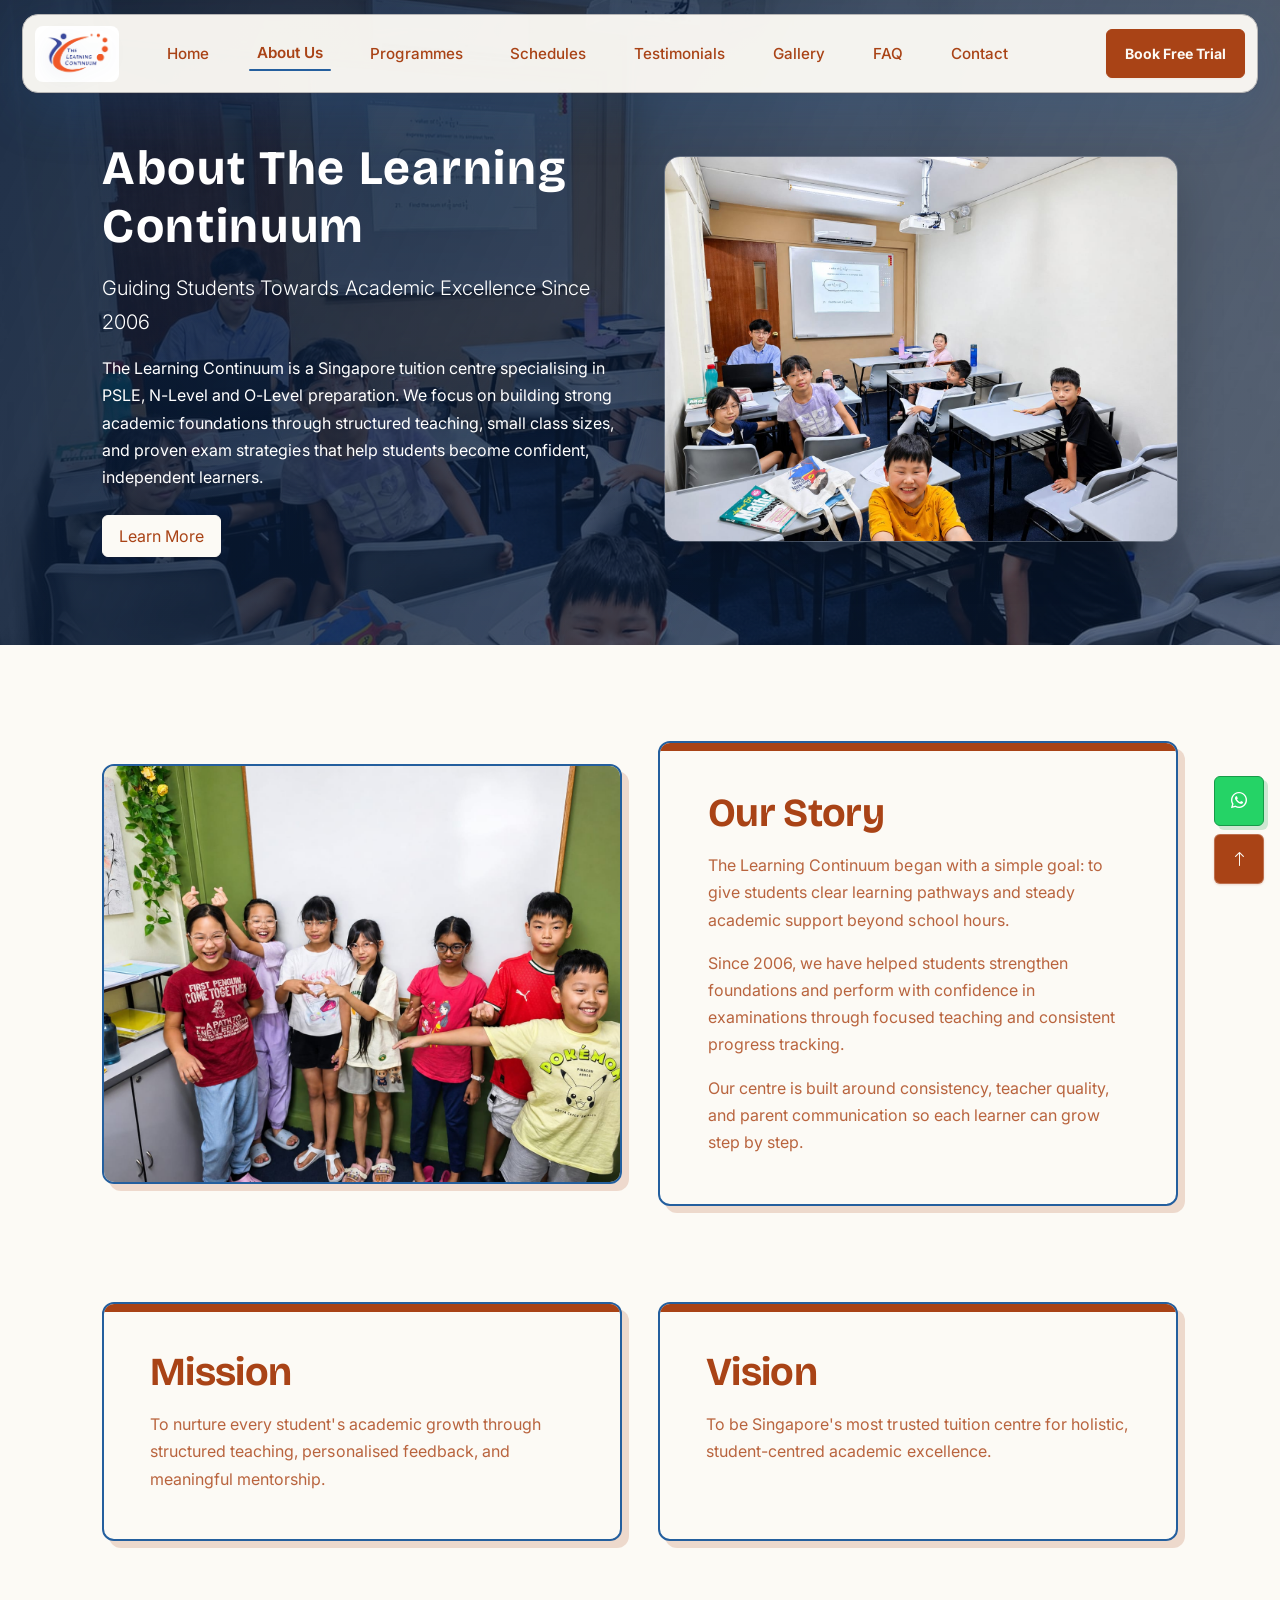
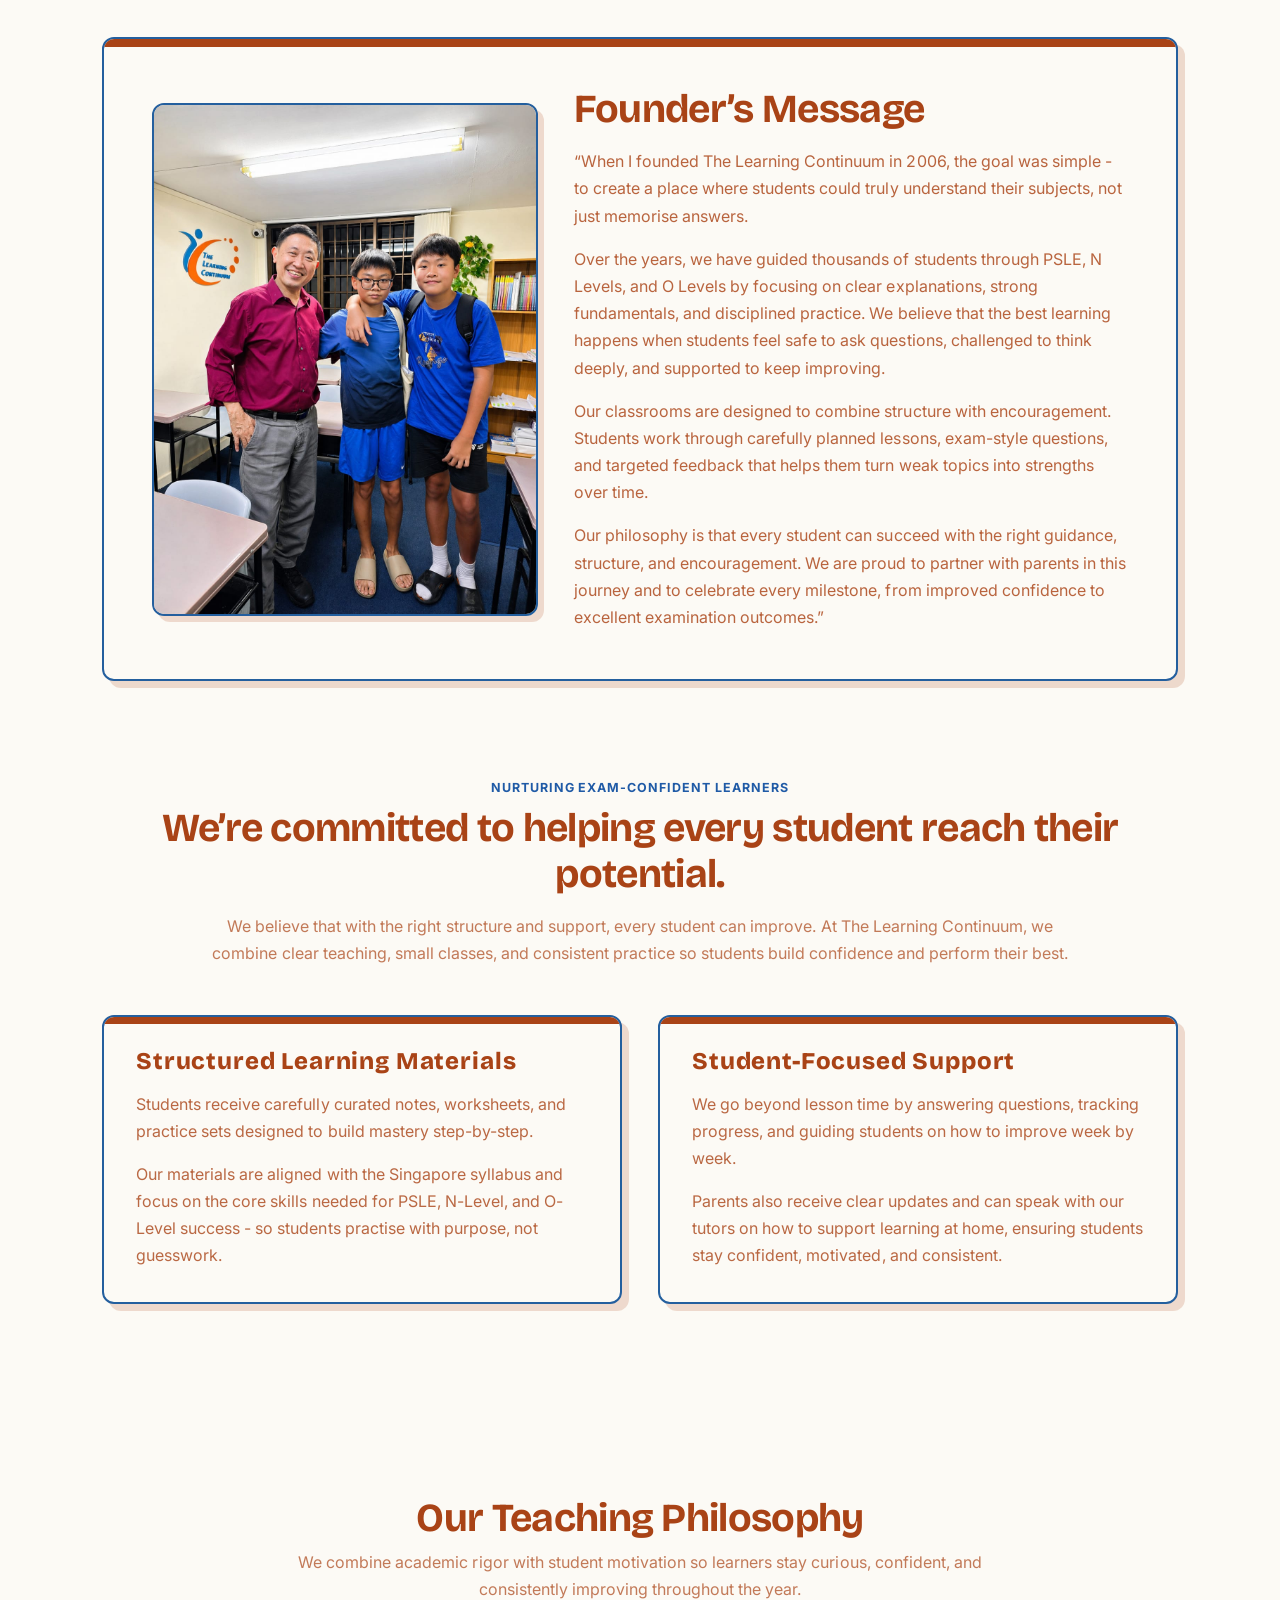
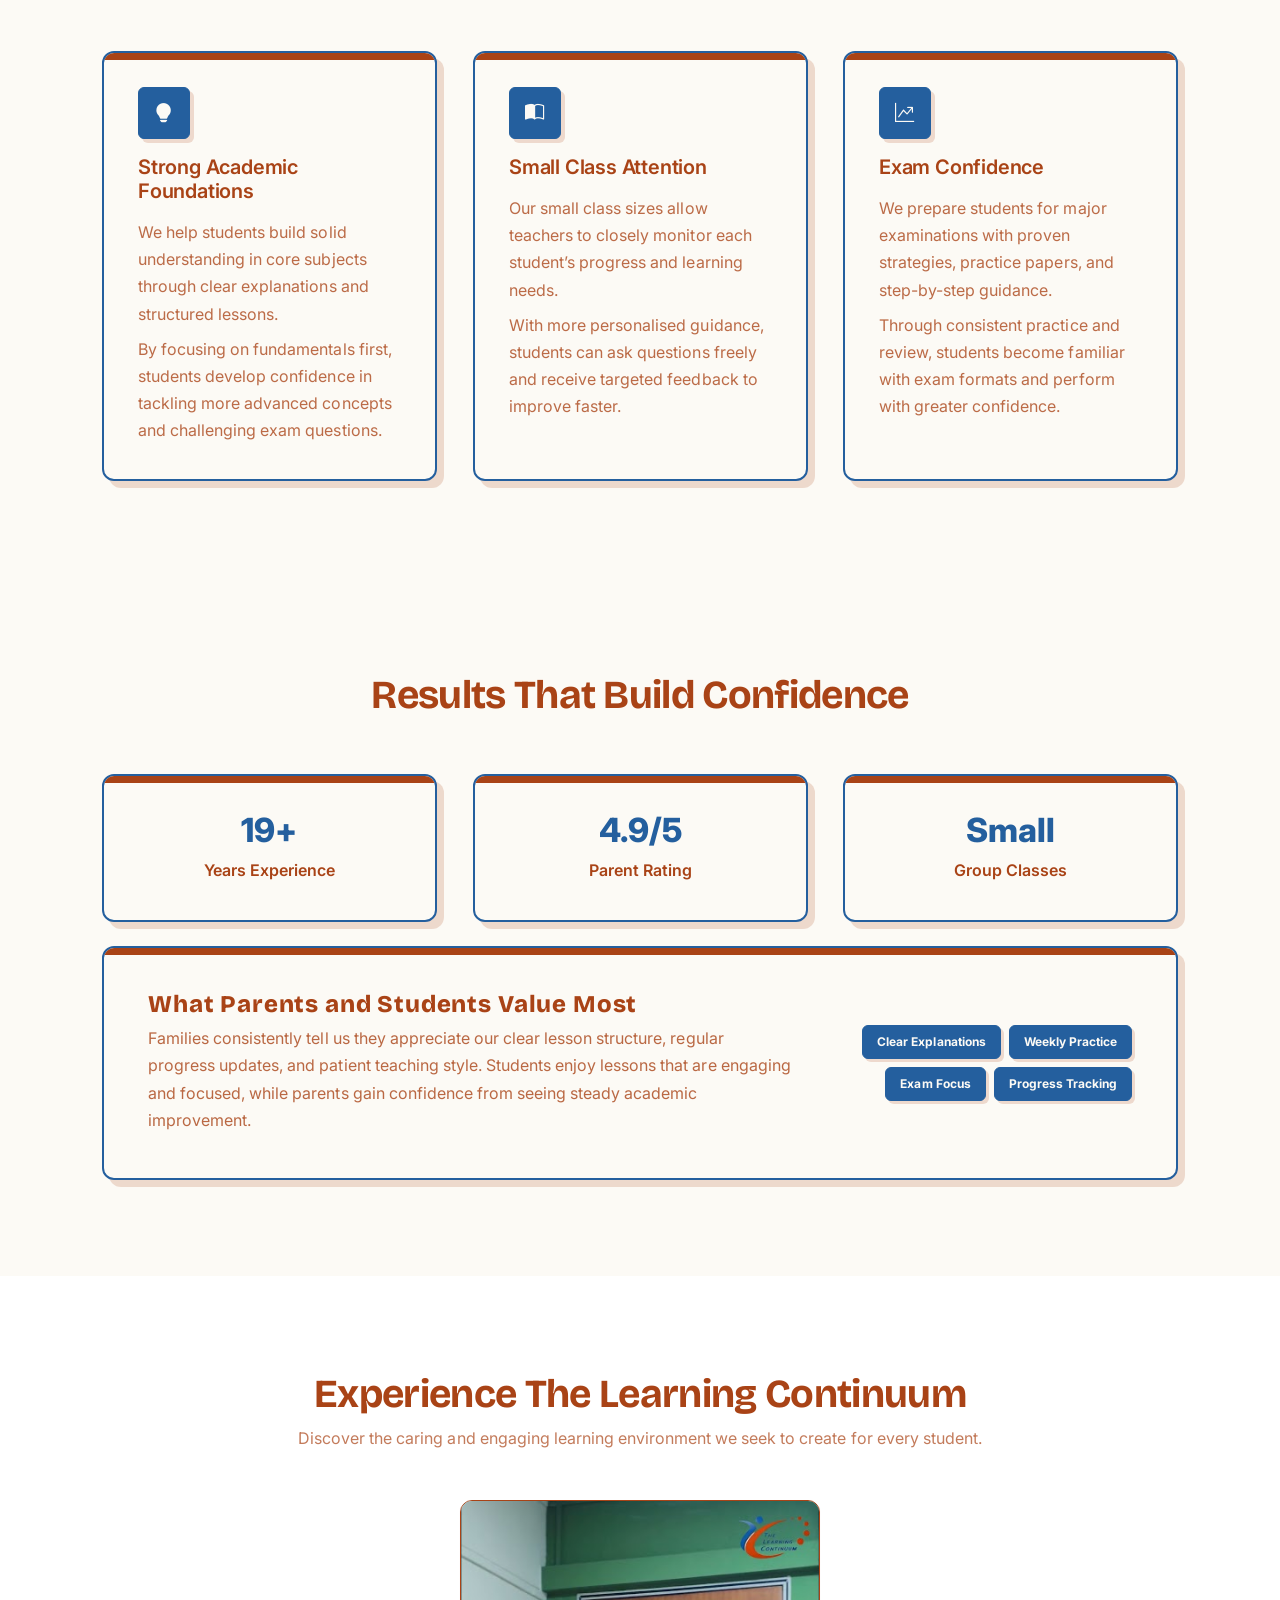
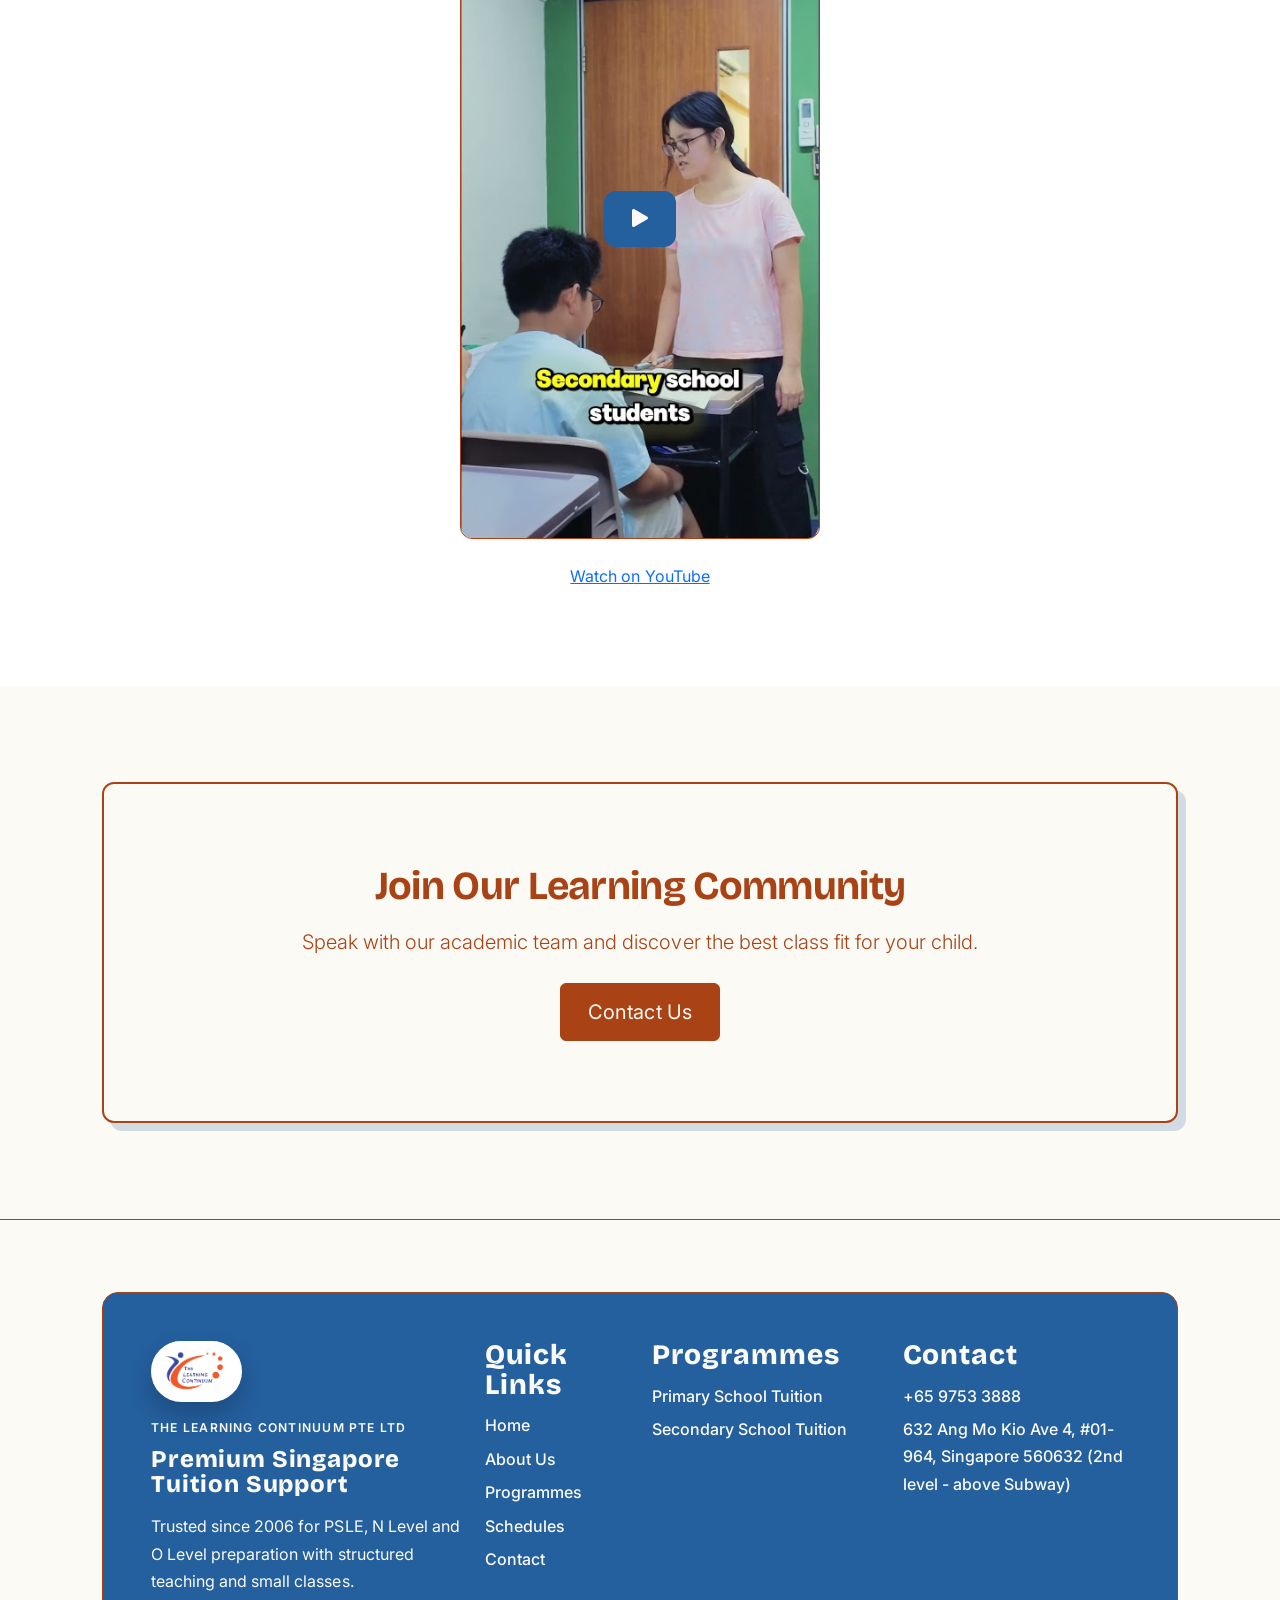
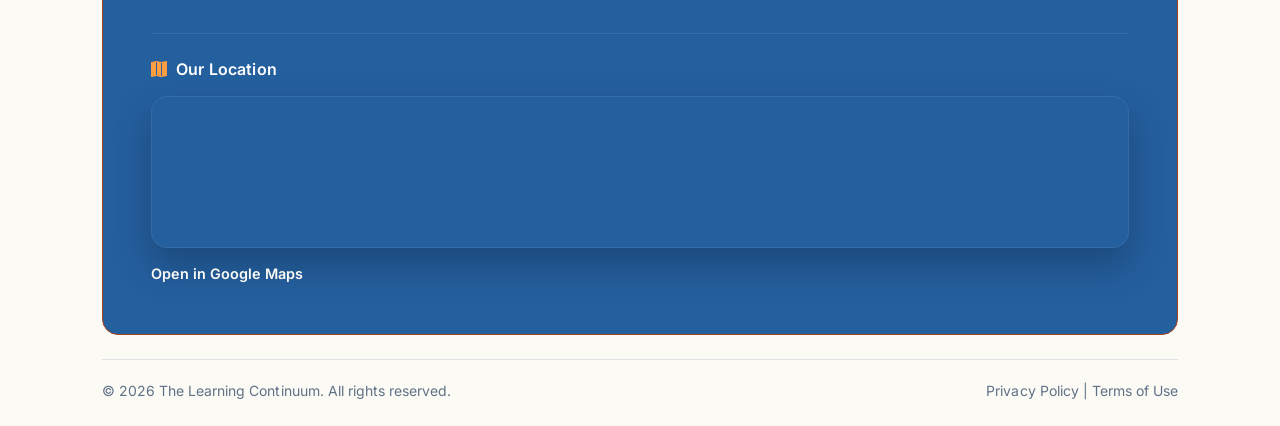
==== commit aeba3194: "fefef" ====
--- a/about.html
+++ b/about.html
@@ -629,7 +629,10 @@
       </div>
     </section>
 
-    <site-video-section></site-video-section>
+    <site-video-section
+      data-title="Experience The Learning Continuum"
+      data-subtitle="Discover the caring and engaging learning environment we seek to create for every student."
+    ></site-video-section>
 
     <!-- COMMUNITY CTA -->
     <section class="section-space bg-light px-3">
--- a/assets/css/redesign.css
+++ b/assets/css/redesign.css
@@ -214,7 +214,7 @@
 
 /* Shared portrait video */
 site-video-section { display: block; }
-.video-section { background: var(--color-sticky-note-teal); }
+.video-section { background: #ffffff; }
 .video-frame {
   display: block;
   position: relative;
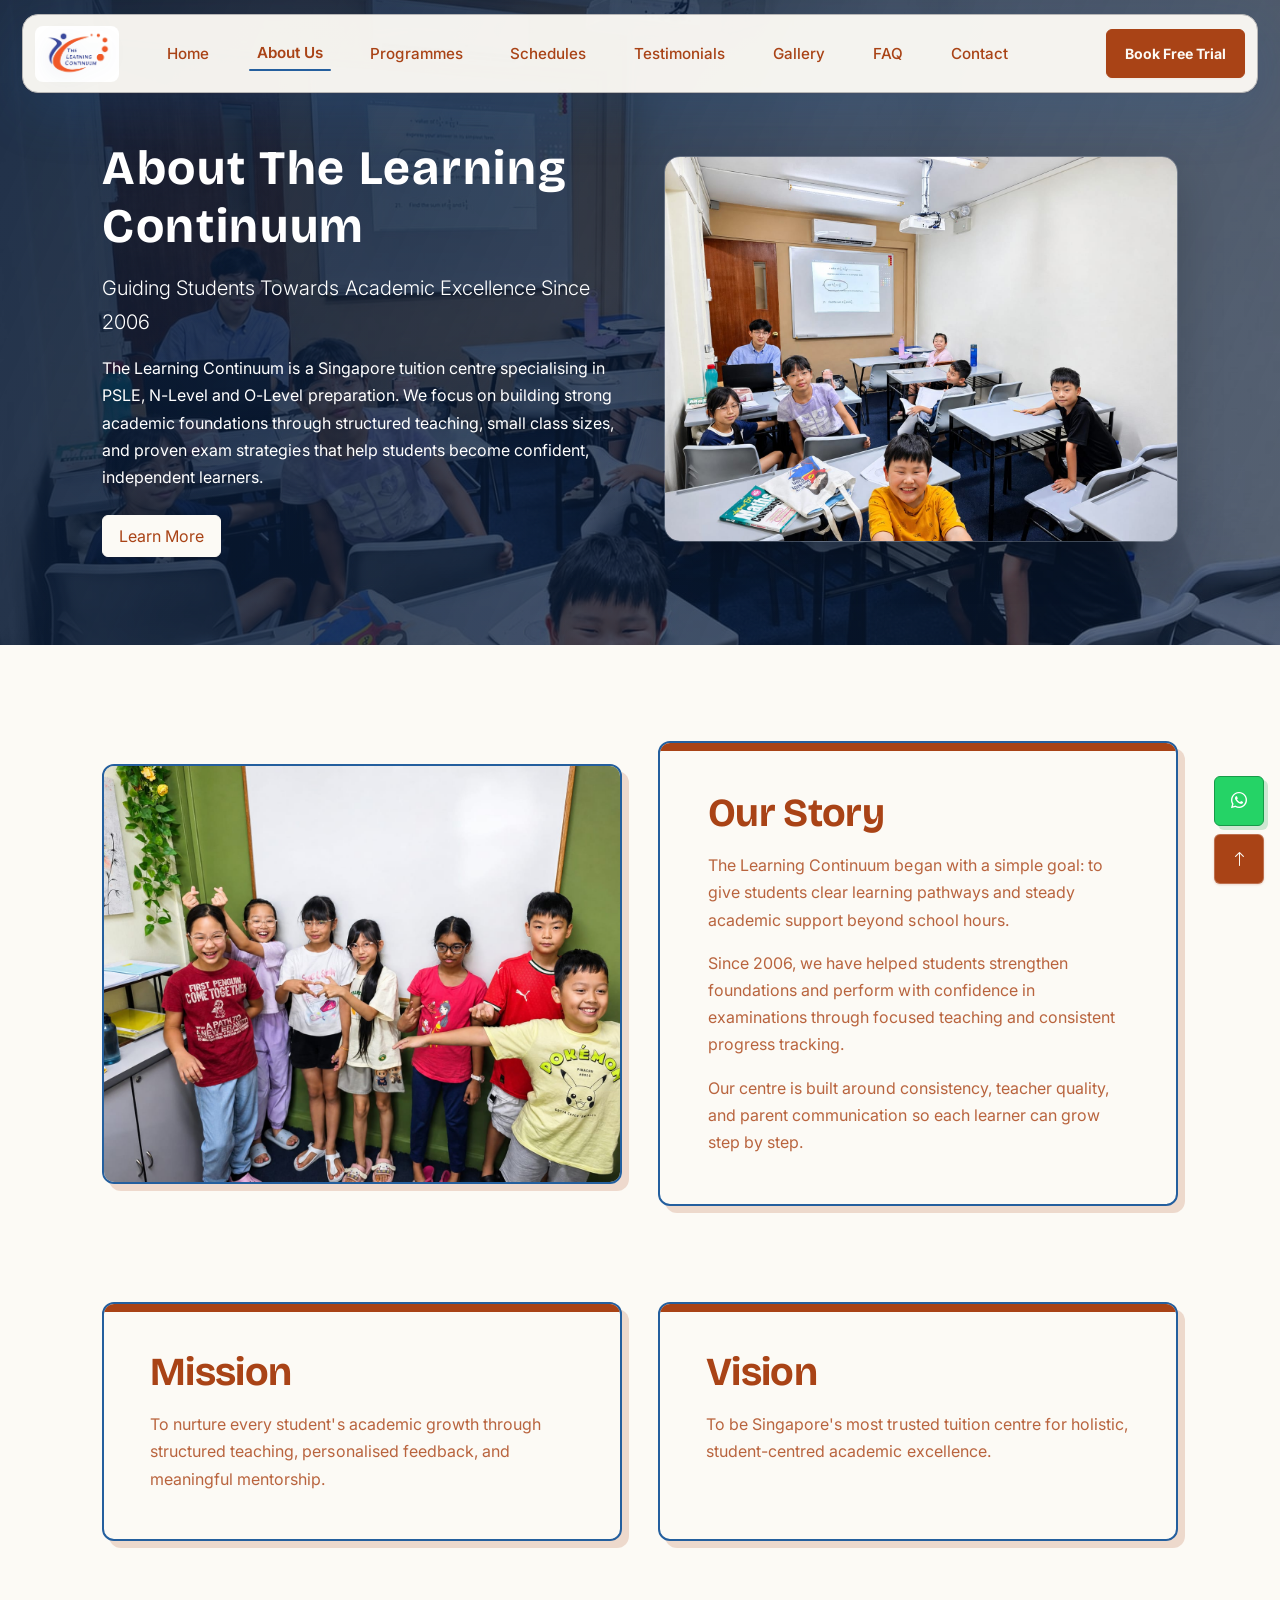
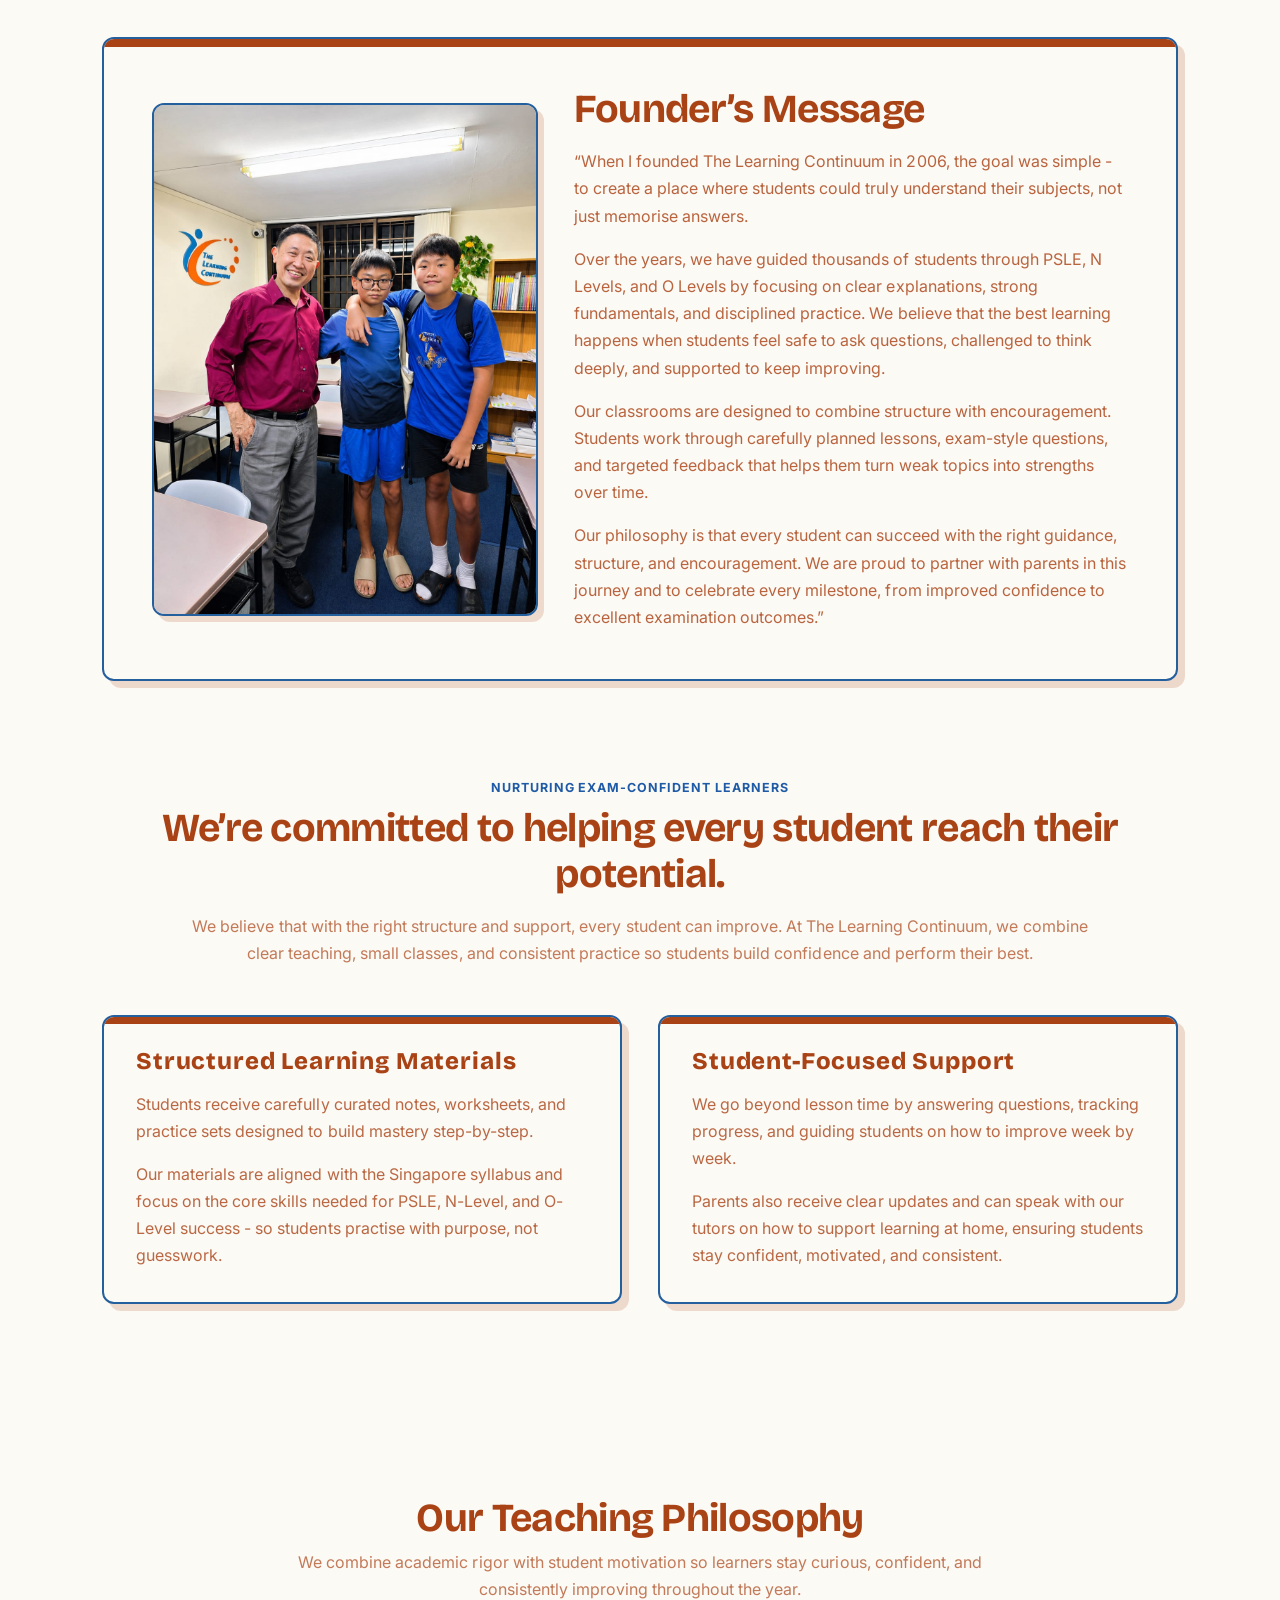
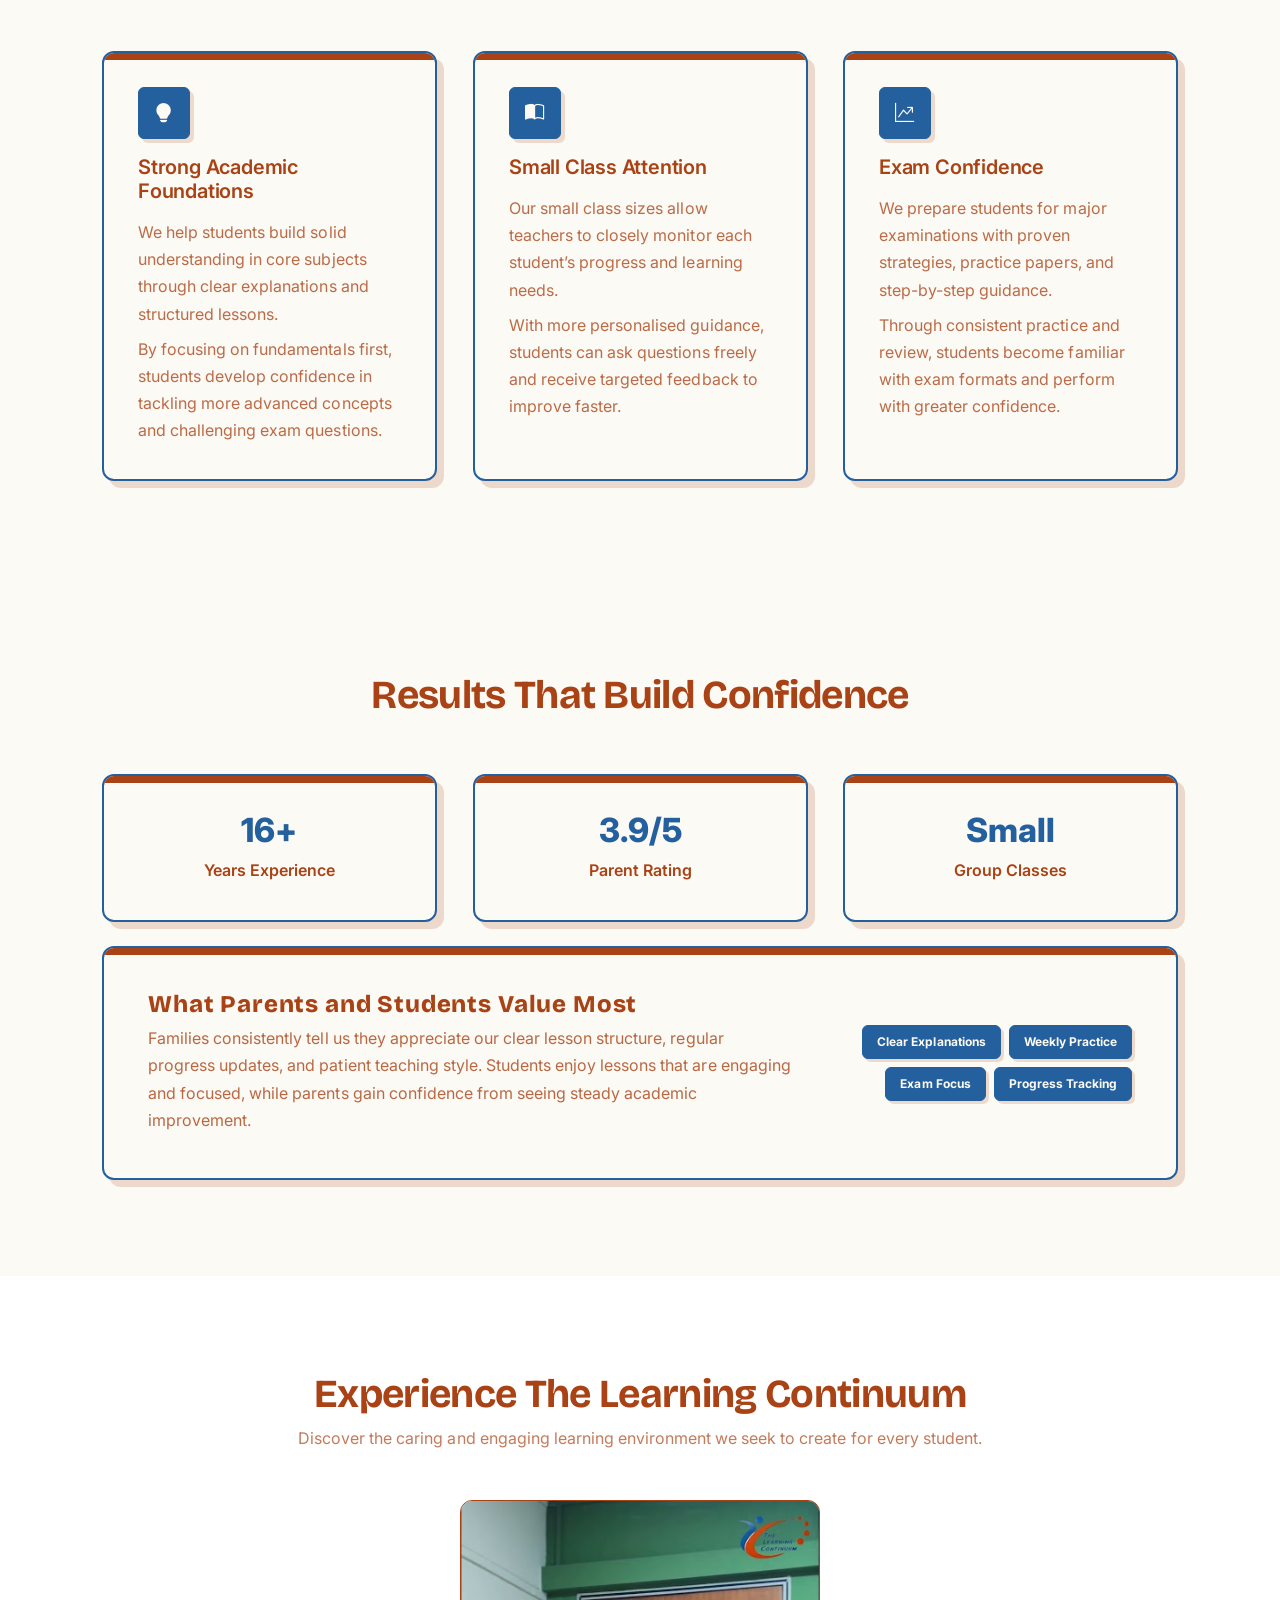
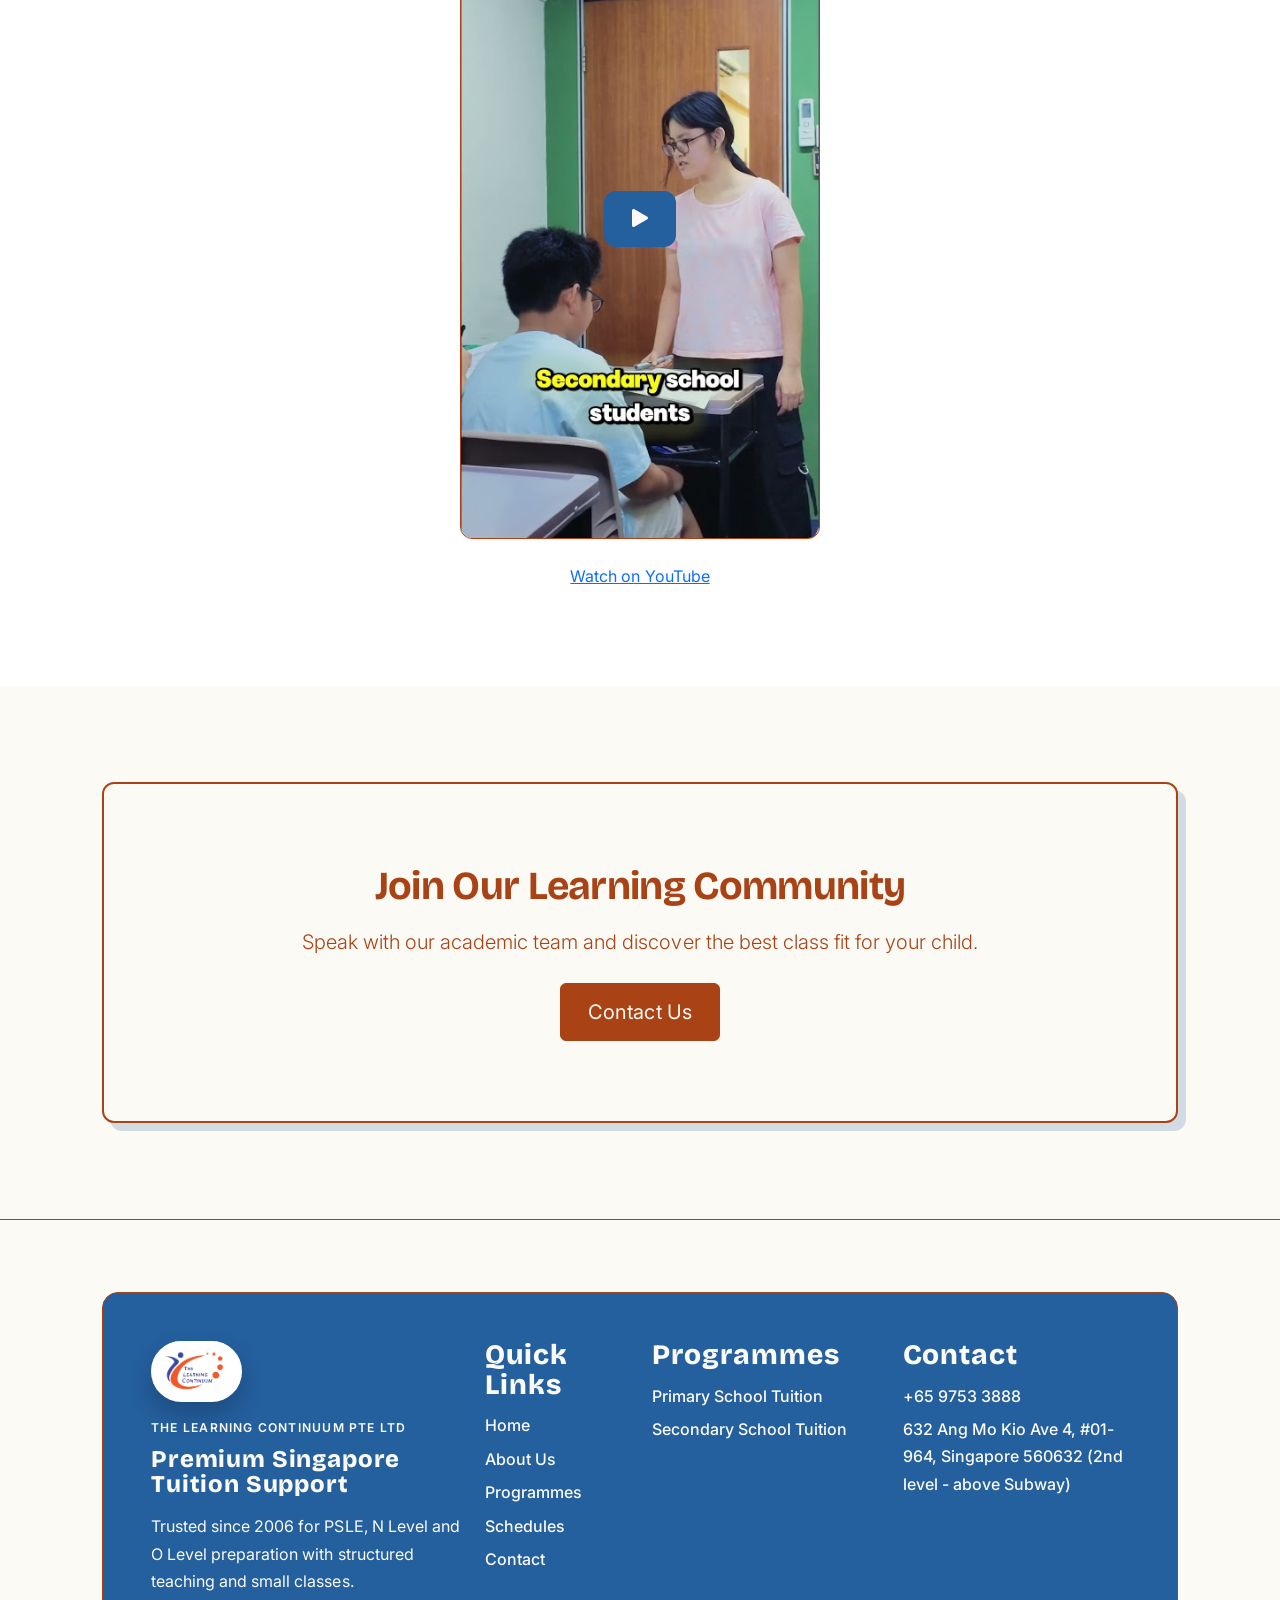
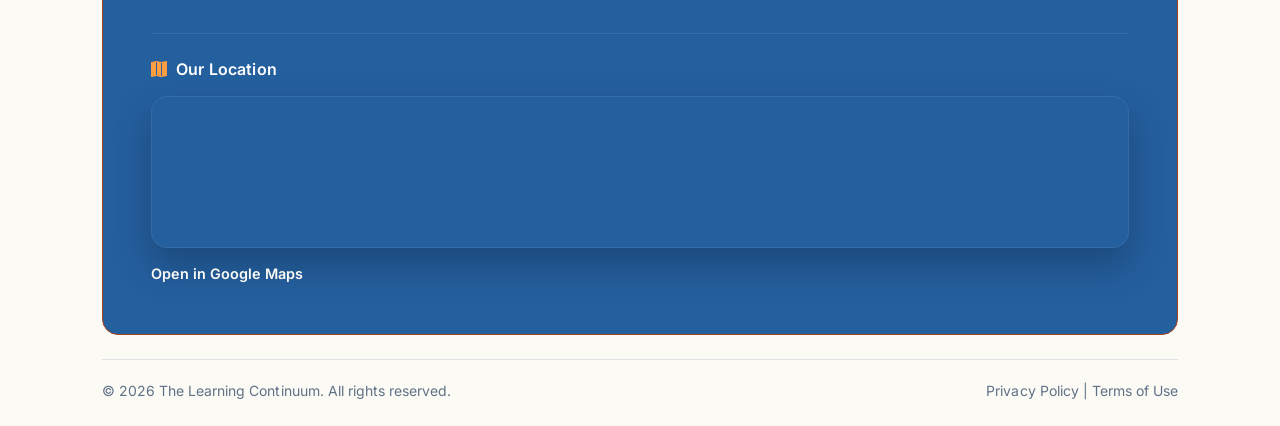
==== commit 6ce658e6: "yesangaalyee" ====
--- a/about.html
+++ b/about.html
@@ -224,7 +224,7 @@
       }
 
       .nurture-intro {
-        max-width: 860px;
+        max-width: 920px;
       }
 
       .nurture-card {
@@ -451,7 +451,7 @@
             We believe that with the right structure and support, every student
             can improve. At The Learning Continuum, we combine clear teaching,
             small classes, and consistent practice so students build confidence
-            and perform their best.
+            and perform their&nbsp;best.
           </p>
         </div>
 
--- a/assets/css/redesign.css
+++ b/assets/css/redesign.css
@@ -215,6 +215,9 @@
 /* Shared portrait video */
 site-video-section { display: block; }
 .video-section { background: #ffffff; }
+@media (min-width: 992px) {
+  .video-subtitle-wide .programmes-subtitle { max-width: none; }
+}
 .video-frame {
   display: block;
   position: relative;
